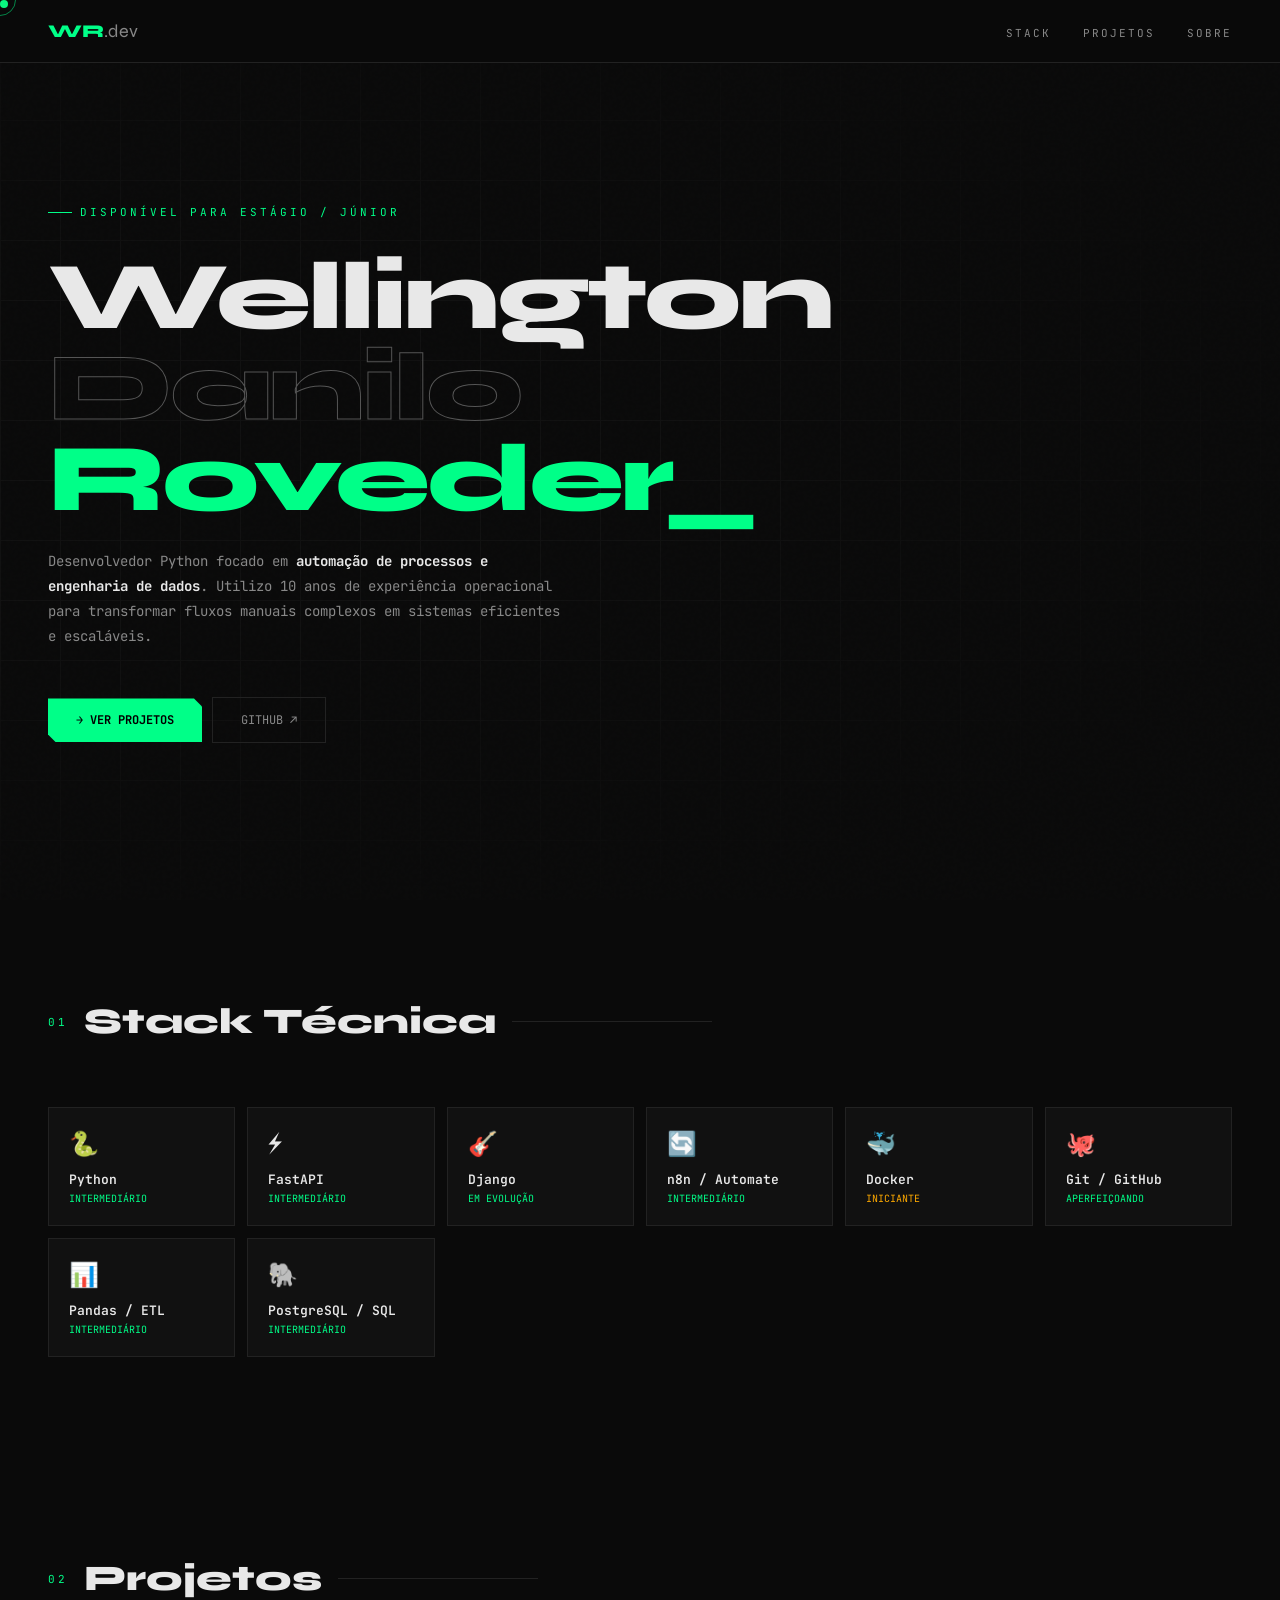
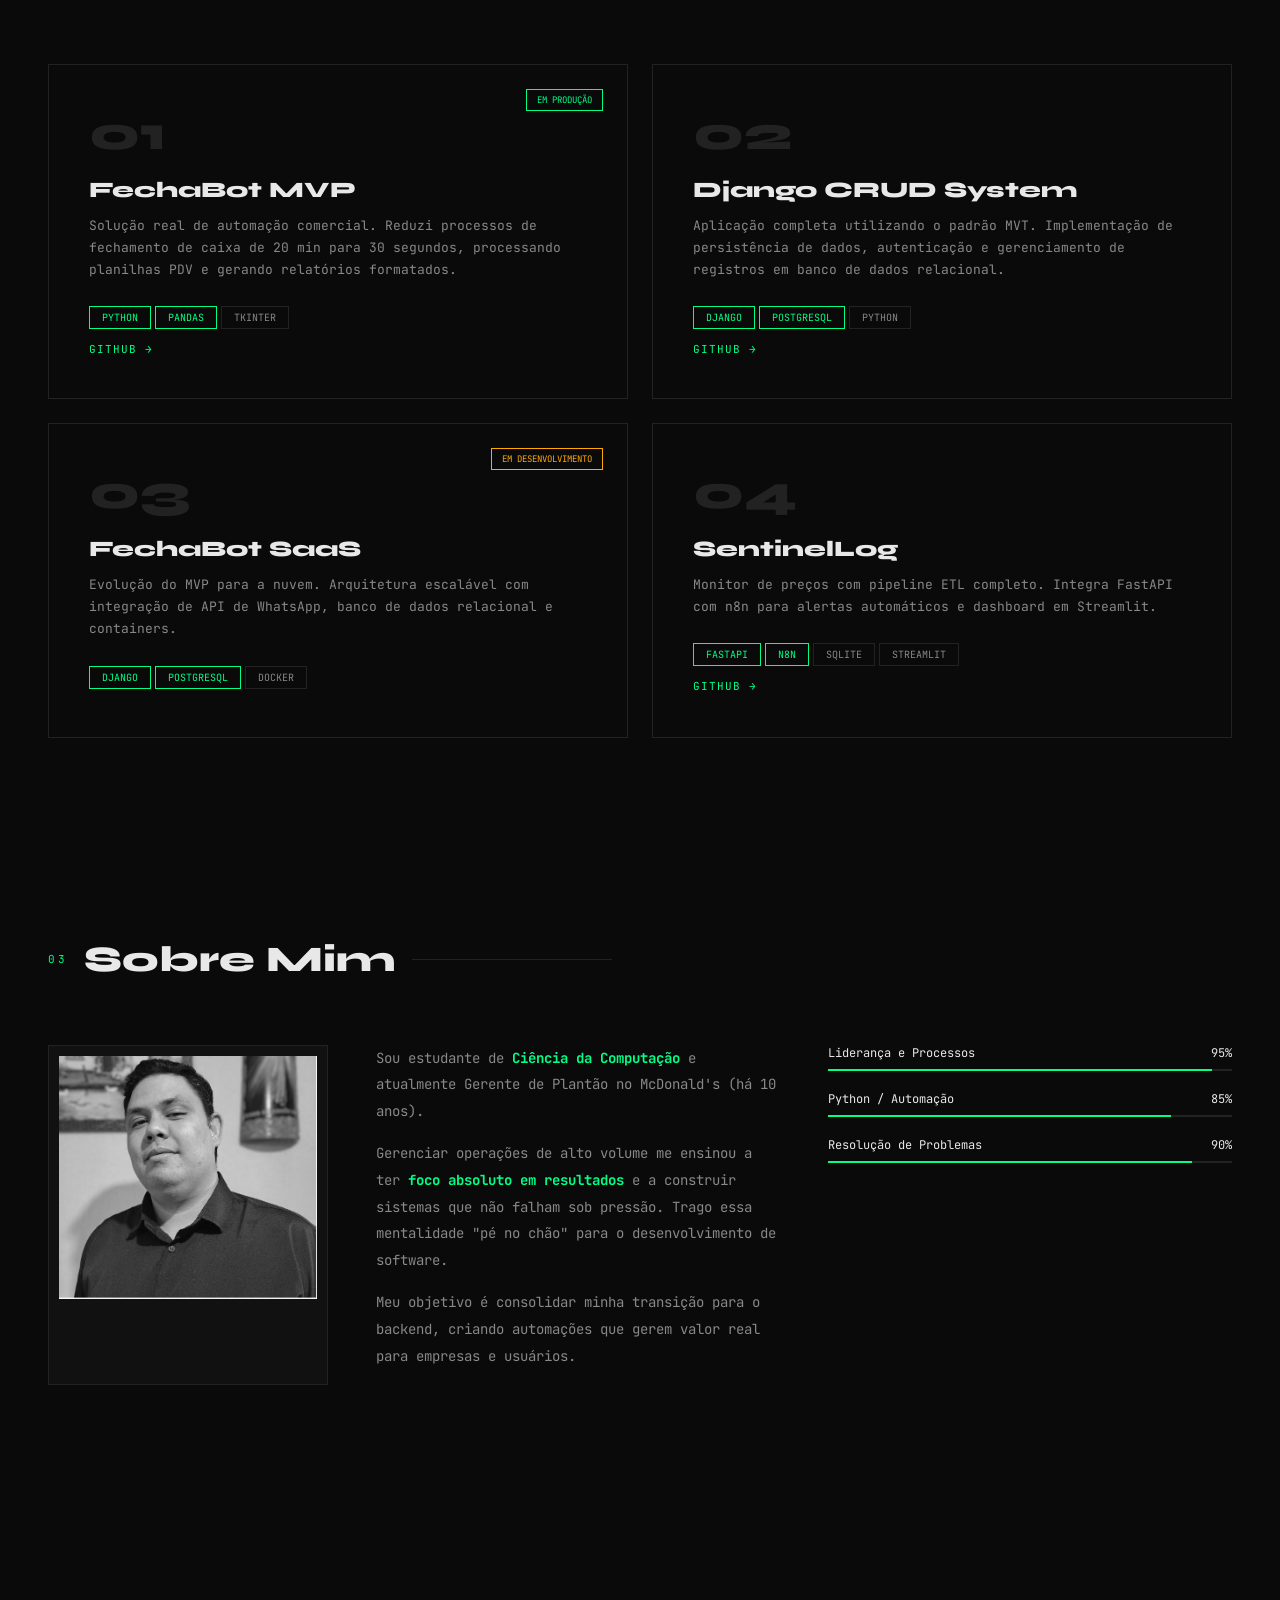
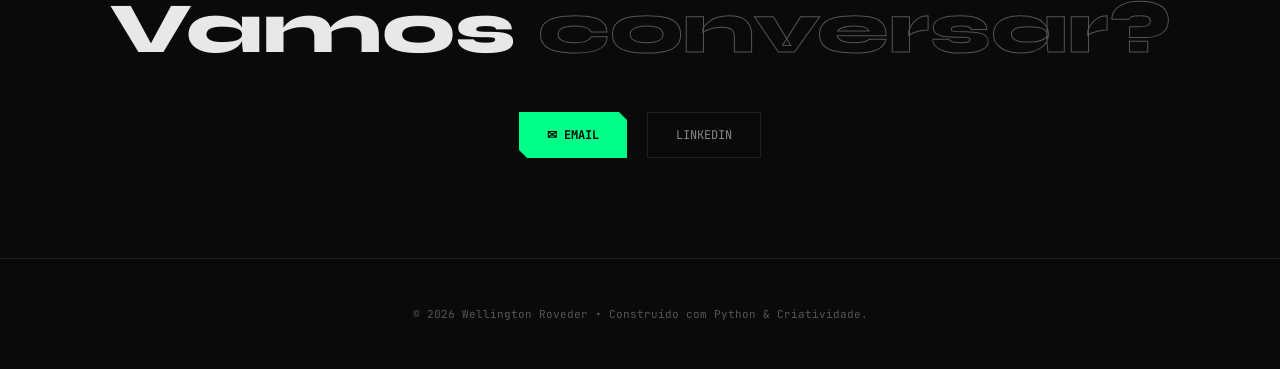
==== index.html @ 1bed06af "feat: primeiro commit" ====
<!DOCTYPE html>
<html lang="pt-BR">
<head>
<meta charset="UTF-8">
<meta name="viewport" content="width=device-width, initial-scale=1.0">
<title>Wellington Roveder — Dev Python</title>
<link href="https://fonts.googleapis.com/css2?family=JetBrains+Mono:wght@300;400;600;700&family=Syne:wght@400;600;800&display=swap" rel="stylesheet">
<style>
  :root {
    --bg: #0a0a0a;
    --bg2: #111111;
    --bg3: #181818;
    --border: #222222;
    --accent: #00ff88;
    --accent2: #00cc6a;
    --text: #e8e8e8;
    --muted: #555555;
    --muted2: #888888;
    --warn: #ffaa00;
  }

  * { margin: 0; padding: 0; box-sizing: border-box; }
  html { scroll-behavior: smooth; }
  body {
    background: var(--bg);
    color: var(--text);
    font-family: 'JetBrains Mono', monospace;
    overflow-x: hidden;
    cursor: none;
  }

  /* Efeito de ruído sutil no fundo */
  body::before {
    content: '';
    position: fixed;
    inset: 0;
    background-image: url("data:image/svg+xml,%3Csvg viewBox='0 0 256 256' xmlns='http://www.w3.org/2000/svg'%3E%3Cfilter id='noise'%3E%3CfeTurbulence type='fractalNoise' baseFrequency='0.9' numOctaves='4' stitchTiles='stitch'/%3E%3C/filter%3E%3Crect width='100%25' height='100%25' filter='url(%23noise)' opacity='0.03'/%3E%3C/svg%3E");
    pointer-events: none;
    z-index: 1;
    opacity: 0.4;
  }

  .cursor { width: 8px; height: 8px; background: var(--accent); border-radius: 50%; position: fixed; pointer-events: none; z-index: 9999; transition: transform 0.1s; mix-blend-mode: difference; }
  .cursor-ring { width: 32px; height: 32px; border: 1px solid var(--accent); border-radius: 50%; position: fixed; pointer-events: none; z-index: 9998; transition: all 0.15s ease; opacity: 0.5; }

  ::-webkit-scrollbar { width: 2px; }
  ::-webkit-scrollbar-track { background: var(--bg); }
  ::-webkit-scrollbar-thumb { background: var(--accent); }

  nav {
    position: fixed; top: 0; left: 0; right: 0; z-index: 100; padding: 20px 48px;
    display: flex; justify-content: space-between; align-items: center;
    border-bottom: 1px solid var(--border); background: rgba(10,10,10,0.92); backdrop-filter: blur(12px);
  }

  .nav-logo { font-family: 'Syne', sans-serif; font-weight: 800; font-size: 18px; color: var(--accent); }
  .nav-logo span { color: var(--muted2); font-weight: 400; }
  .nav-links { display: flex; gap: 32px; list-style: none; }
  .nav-links a { color: var(--muted2); text-decoration: none; font-size: 11px; letter-spacing: 2px; text-transform: uppercase; transition: 0.2s; }
  .nav-links a:hover { color: var(--accent); }

  #hero { min-height: 100vh; display: flex; align-items: center; padding: 120px 48px 80px; position: relative; overflow: hidden; }
  .hero-grid { position: absolute; inset: 0; background-image: linear-gradient(var(--border) 1px, transparent 1px), linear-gradient(90deg, var(--border) 1px, transparent 1px); background-size: 60px 60px; opacity: 0.3; mask-image: radial-gradient(ellipse at 20% 50%, black 30%, transparent 80%); }
  .hero-content { position: relative; z-index: 2; max-width: 800px; }
  .hero-tag { display: inline-flex; align-items: center; gap: 8px; font-size: 11px; color: var(--accent); letter-spacing: 3px; text-transform: uppercase; margin-bottom: 32px; }
  .hero-tag::before { content: ''; width: 24px; height: 1px; background: var(--accent); }
  .hero-name { font-family: 'Syne', sans-serif; font-size: clamp(52px, 8vw, 96px); font-weight: 800; line-height: 0.95; letter-spacing: -3px; margin-bottom: 24px; }
  .hero-name .line2 { color: transparent; -webkit-text-stroke: 1px var(--muted); }
  .hero-name .accent { color: var(--accent); }
  .hero-desc { font-size: 14px; line-height: 1.8; color: var(--muted2); max-width: 520px; margin-bottom: 48px; }
  .hero-desc strong { color: var(--text); }

  .btn-primary { display: inline-flex; align-items: center; gap: 8px; padding: 14px 28px; background: var(--accent); color: #000; text-decoration: none; font-size: 12px; font-weight: 700; text-transform: uppercase; transition: 0.2s; clip-path: polygon(0 0, calc(100% - 8px) 0, 100% 8px, 100% 100%, 8px 100%, 0 calc(100% - 8px)); }
  .btn-primary:hover { background: var(--accent2); transform: translateY(-2px); }
  .btn-secondary { display: inline-flex; align-items: center; gap: 8px; padding: 14px 28px; border: 1px solid var(--border); color: var(--muted2); text-decoration: none; font-size: 12px; text-transform: uppercase; transition: 0.2s; }
  .btn-secondary:hover { border-color: var(--accent); color: var(--accent); }

  section { padding: 100px 48px; }
  .section-header { display: flex; align-items: center; gap: 16px; margin-bottom: 64px; }
  .section-num { font-size: 11px; color: var(--accent); letter-spacing: 3px; }
  .section-title { font-family: 'Syne', sans-serif; font-size: 36px; font-weight: 800; }
  .section-line { flex: 1; height: 1px; background: var(--border); max-width: 200px; }

  .stack-grid { display: grid; grid-template-columns: repeat(auto-fill, minmax(160px, 1fr)); gap: 12px; }
  .stack-item { padding: 20px; border: 1px solid var(--border); background: var(--bg2); transition: 0.2s; position: relative; }
  .stack-item:hover { border-color: var(--accent); background: var(--bg3); transform: translateY(-2px); }
  .stack-icon { font-size: 24px; margin-bottom: 12px; }
  .stack-name { font-size: 13px; font-weight: 600; margin-bottom: 4px; }
  .stack-level { font-size: 10px; text-transform: uppercase; }
  .stack-level.iniciante { color: var(--warn); }
  .stack-level.intermediario { color: var(--accent); }

  .projects-grid { display: grid; grid-template-columns: repeat(auto-fit, minmax(450px, 1fr)); gap: 24px; }
  .project-card { border: 1px solid var(--border); background: var(--bg); padding: 40px; position: relative; transition: 0.3s; }
  .project-card:hover { border-color: var(--accent); transform: translateY(-4px); }
  .project-badge { position: absolute; top: 24px; right: 24px; padding: 4px 10px; border: 1px solid var(--accent); font-size: 9px; color: var(--accent); text-transform: uppercase; }
  .project-badge.dev { border-color: var(--warn); color: var(--warn); }
  .project-num { font-size: 48px; font-family: 'Syne', sans-serif; font-weight: 800; color: var(--border); margin-bottom: 15px; }
  .project-title { font-family: 'Syne', sans-serif; font-size: 22px; font-weight: 800; margin-bottom: 12px; }
  .project-desc { font-size: 13px; color: var(--muted2); line-height: 1.7; margin-bottom: 24px; }
  .tag { display: inline-block; padding: 4px 12px; border: 1px solid var(--border); font-size: 10px; color: var(--muted2); margin: 0 4px 8px 0; text-transform: uppercase; }
  .tag.highlight { border-color: var(--accent); color: var(--accent); }
  .project-link { color: var(--accent); text-decoration: none; font-size: 11px; text-transform: uppercase; letter-spacing: 1px; }

  .about-grid { display: grid; grid-template-columns: 280px 1fr 1fr; gap: 48px; }
  .about-photo { border: 1px solid var(--border); padding: 10px; background: var(--bg2); }
  .about-photo img { width: 100%; filter: grayscale(100%); transition: 0.3s; }
  .about-photo:hover img { filter: grayscale(0%); }
  .about-text p { font-size: 14px; color: var(--muted2); line-height: 1.9; margin-bottom: 16px; }
  .about-text strong { color: var(--accent); }

  .skill-row { margin-bottom: 20px; }
  .skill-header { display: flex; justify-content: space-between; font-size: 12px; margin-bottom: 8px; }
  .skill-bar { height: 2px; background: var(--border); }
  .skill-fill { height: 100%; background: var(--accent); width: 0; transition: width 1.5s ease; }

  .contact-title { font-family: 'Syne', sans-serif; font-size: clamp(40px, 6vw, 72px); font-weight: 800; text-align: center; margin-bottom: 40px; }
  .contact-title span { color: transparent; -webkit-text-stroke: 1px var(--muted); }
  .contact-links { display: flex; justify-content: center; gap: 20px; flex-wrap: wrap; }

  .reveal { opacity: 0; transform: translateY(30px); transition: 0.8s ease-out; }
  .reveal.visible { opacity: 1; transform: translateY(0); }

  @media (max-width: 900px) {
    .about-grid { grid-template-columns: 1fr; }
    .projects-grid { grid-template-columns: 1fr; }
    nav { padding: 20px; }
    .nav-links { display: none; }
  }
</style>
</head>
<body>

<div class="cursor" id="cursor"></div>
<div class="cursor-ring" id="cursorRing"></div>

<nav>
  <div class="nav-logo">WR<span>.dev</span></div>
  <ul class="nav-links">
    <li><a href="#stack">Stack</a></li>
    <li><a href="#projects">Projetos</a></li>
    <li><a href="#about">Sobre</a></li>
  </ul>
</nav>

<section id="hero">
  <div class="hero-grid"></div>
  <div class="hero-content">
    <div class="hero-tag">Disponível para Estágio / Júnior</div>
    <h1 class="hero-name">
      Wellington<br><span class="line2">Danilo</span><br><span class="accent">Roveder_</span>
    </h1>
    <p class="hero-desc">
      Desenvolvedor Python focado em <strong>automação de processos e engenharia de dados</strong>. 
      Utilizo 10 anos de experiência operacional para transformar fluxos manuais complexos em sistemas eficientes e escaláveis.
    </p>
    <div class="hero-cta">
      <a href="#projects" class="btn-primary">→ Ver Projetos</a>
      <a href="https://github.com/Wellington-Roveder" target="_blank" class="btn-secondary">GitHub ↗</a>
    </div>
  </div>
</section>

<section id="stack">
  <div class="section-header reveal">
    <span class="section-num">01</span>
    <h2 class="section-title">Stack Técnica</h2>
    <div class="section-line"></div>
  </div>
  <div class="stack-grid reveal">
    <div class="stack-item"><div class="stack-icon">🐍</div><div class="stack-name">Python</div><div class="stack-level intermediario">Intermediário</div></div>
    <div class="stack-item"><div class="stack-icon">⚡</div><div class="stack-name">FastAPI</div><div class="stack-level intermediario">Intermediário</div></div>
    <div class="stack-item"><div class="stack-icon">🎸</div><div class="stack-name">Django</div><div class="stack-level intermediario">Em Evolução</div></div>
    <div class="stack-item"><div class="stack-icon">🔄</div><div class="stack-name">n8n / Automate</div><div class="stack-level intermediario">Intermediário</div></div>
    <div class="stack-item"><div class="stack-icon">🐳</div><div class="stack-name">Docker</div><div class="stack-level iniciante">Iniciante</div></div>
    <div class="stack-item"><div class="stack-icon">🐙</div><div class="stack-name">Git / GitHub</div><div class="stack-level intermediario">Aperfeiçoando</div></div>
    <div class="stack-item"><div class="stack-icon">📊</div><div class="stack-name">Pandas / ETL</div><div class="stack-level intermediario">Intermediário</div></div>
    <div class="stack-item"><div class="stack-icon">🐘</div><div class="stack-name">PostgreSQL / SQL</div><div class="stack-level intermediario">Intermediário</div></div>
  </div>
</section>

<section id="projects">
  <div class="section-header reveal">
    <span class="section-num">02</span>
    <h2 class="section-title">Projetos</h2>
    <div class="section-line"></div>
  </div>
  <div class="projects-grid">
    <!-- PROJETO 01 -->
    <div class="project-card reveal">
      <div class="project-badge">Em Produção</div>
      <div class="project-num">01</div>
      <h3 class="project-title">FechaBot MVP</h3>
      <p class="project-desc">Solução real de automação comercial. Reduzi processos de fechamento de caixa de 20 min para 30 segundos, processando planilhas PDV e gerando relatórios formatados.</p>
      <div class="project-tags">
        <span class="tag highlight">Python</span><span class="tag highlight">Pandas</span><span class="tag">Tkinter</span>
      </div>
      <a href="https://github.com/Wellington-Roveder/FechaBot-MVP" target="_blank" class="project-link">GitHub →</a>
    </div>

    <!-- PROJETO 02 -->
    <div class="project-card reveal">
      <div class="project-num">02</div>
      <h3 class="project-title">Django CRUD System</h3>
      <p class="project-desc">Aplicação completa utilizando o padrão MVT. Implementação de persistência de dados, autenticação e gerenciamento de registros em banco de dados relacional.</p>
      <div class="project-tags">
        <span class="tag highlight">Django</span><span class="tag highlight">PostgreSQL</span><span class="tag">Python</span>
      </div>
      <a href="https://github.com/Wellington-Roveder/Django-Crud" target="_blank" class="project-link">GitHub →</a>
    </div>

    <!-- PROJETO 03 -->
    <div class="project-card reveal">
      <div class="project-badge dev">Em Desenvolvimento</div>
      <div class="project-num">03</div>
      <h3 class="project-title">FechaBot SaaS</h3>
      <p class="project-desc">Evolução do MVP para a nuvem. Arquitetura escalável com integração de API de WhatsApp, banco de dados relacional e containers.</p>
      <div class="project-tags">
        <span class="tag highlight">Django</span><span class="tag highlight">PostgreSQL</span><span class="tag">Docker</span>
      </div>
    </div>

    <!-- PROJETO 04 -->
    <div class="project-card reveal">
      <div class="project-num">04</div>
      <h3 class="project-title">SentinelLog</h3>
      <p class="project-desc">Monitor de preços com pipeline ETL completo. Integra FastAPI com n8n para alertas automáticos e dashboard em Streamlit.</p>
      <div class="project-tags">
        <span class="tag highlight">FastAPI</span><span class="tag highlight">n8n</span><span class="tag">SQLite</span><span class="tag">Streamlit</span>
      </div>
      <a href="https://github.com/Wellington-Roveder/SentinelLog-game-price-monitor" target="_blank" class="project-link">GitHub →</a>
    </div>
  </div>
</section>

<section id="about">
  <div class="section-header reveal">
    <span class="section-num">03</span>
    <h2 class="section-title">Sobre Mim</h2>
    <div class="section-line"></div>
  </div>
  <div class="about-grid">
    <div class="about-photo reveal">
      <img src="eu_profissional.png" alt="Wellington Roveder">
    </div>
    <div class="about-text reveal">
      <p>Sou estudante de <strong>Ciência da Computação</strong> e atualmente Gerente de Plantão no McDonald's (há 10 anos).</p>
      <p>Gerenciar operações de alto volume me ensinou a ter <strong>foco absoluto em resultados</strong> e a construir sistemas que não falham sob pressão. Trago essa mentalidade "pé no chão" para o desenvolvimento de software.</p>
      <p>Meu objetivo é consolidar minha transição para o backend, criando automações que gerem valor real para empresas e usuários.</p>
    </div>
    <div class="skills-list reveal">
      <div class="skill-row">
        <div class="skill-header"><span>Liderança e Processos</span><span>95%</span></div>
        <div class="skill-bar"><div class="skill-fill" data-width="95"></div></div>
      </div>
      <div class="skill-row">
        <div class="skill-header"><span>Python / Automação</span><span>85%</span></div>
        <div class="skill-bar"><div class="skill-fill" data-width="85"></div></div>
      </div>
      <div class="skill-row">
        <div class="skill-header"><span>Resolução de Problemas</span><span>90%</span></div>
        <div class="skill-bar"><div class="skill-fill" data-width="90"></div></div>
      </div>
    </div>
  </div>
</section>

<section id="contact">
  <h2 class="contact-title reveal">Vamos <span>conversar?</span></h2>
  <div class="contact-links reveal">
    <a href="mailto:rovederwellington@gmail.com" class="btn-primary">✉ Email</a>
    <a href="https://www.linkedin.com/in/wellington-roveder-04637b37b/" target="_blank" class="btn-secondary">LinkedIn</a>
  </div>
</section>

<footer style="padding: 48px; text-align: center; font-size: 11px; color: var(--muted); border-top: 1px solid var(--border);">
  © 2026 Wellington Roveder • Construído com Python & Criatividade.
</footer>

<script>
  // Cursor customizado
  const cursor = document.getElementById('cursor');
  const ring = document.getElementById('cursorRing');
  let mouseX = 0, mouseY = 0, ringX = 0, ringY = 0;

  document.addEventListener('mousemove', e => {
    mouseX = e.clientX; mouseY = e.clientY;
    cursor.style.left = mouseX - 4 + 'px'; cursor.style.top = mouseY - 4 + 'px';
  });

  function animateRing() {
    ringX += (mouseX - ringX) * 0.15; ringY += (mouseY - ringY) * 0.15;
    ring.style.left = ringX - 16 + 'px'; ring.style.top = ringY - 16 + 'px';
    requestAnimationFrame(animateRing);
  }
  animateRing();

  // Revelar ao scroll
  const observer = new IntersectionObserver(entries => {
    entries.forEach(entry => {
      if (entry.isIntersecting) {
        entry.target.classList.add('visible');
        const fills = entry.target.querySelectorAll('.skill-fill');
        fills.forEach(f => f.style.width = f.dataset.width + '%');
      }
    });
  }, { threshold: 0.2 });

  document.querySelectorAll('.reveal').forEach(el => observer.observe(el));
</script>

</body>
</html>
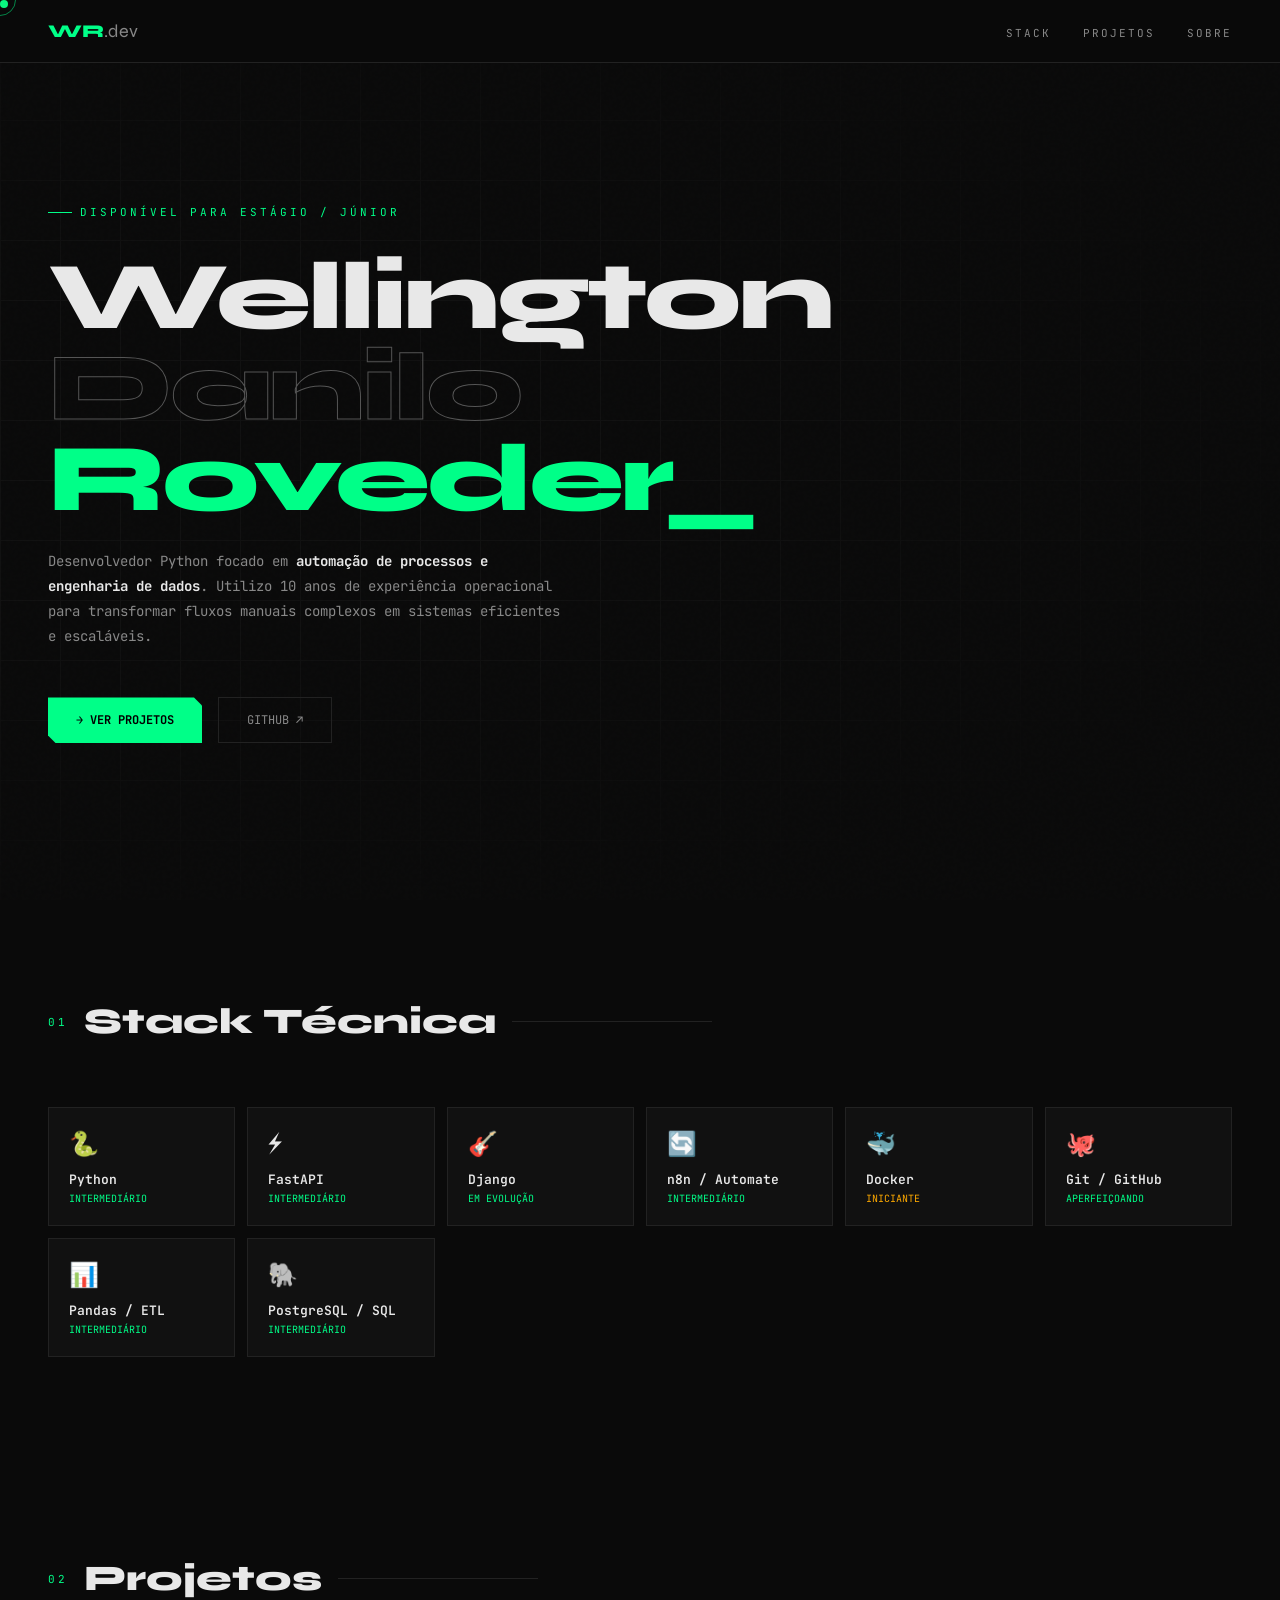
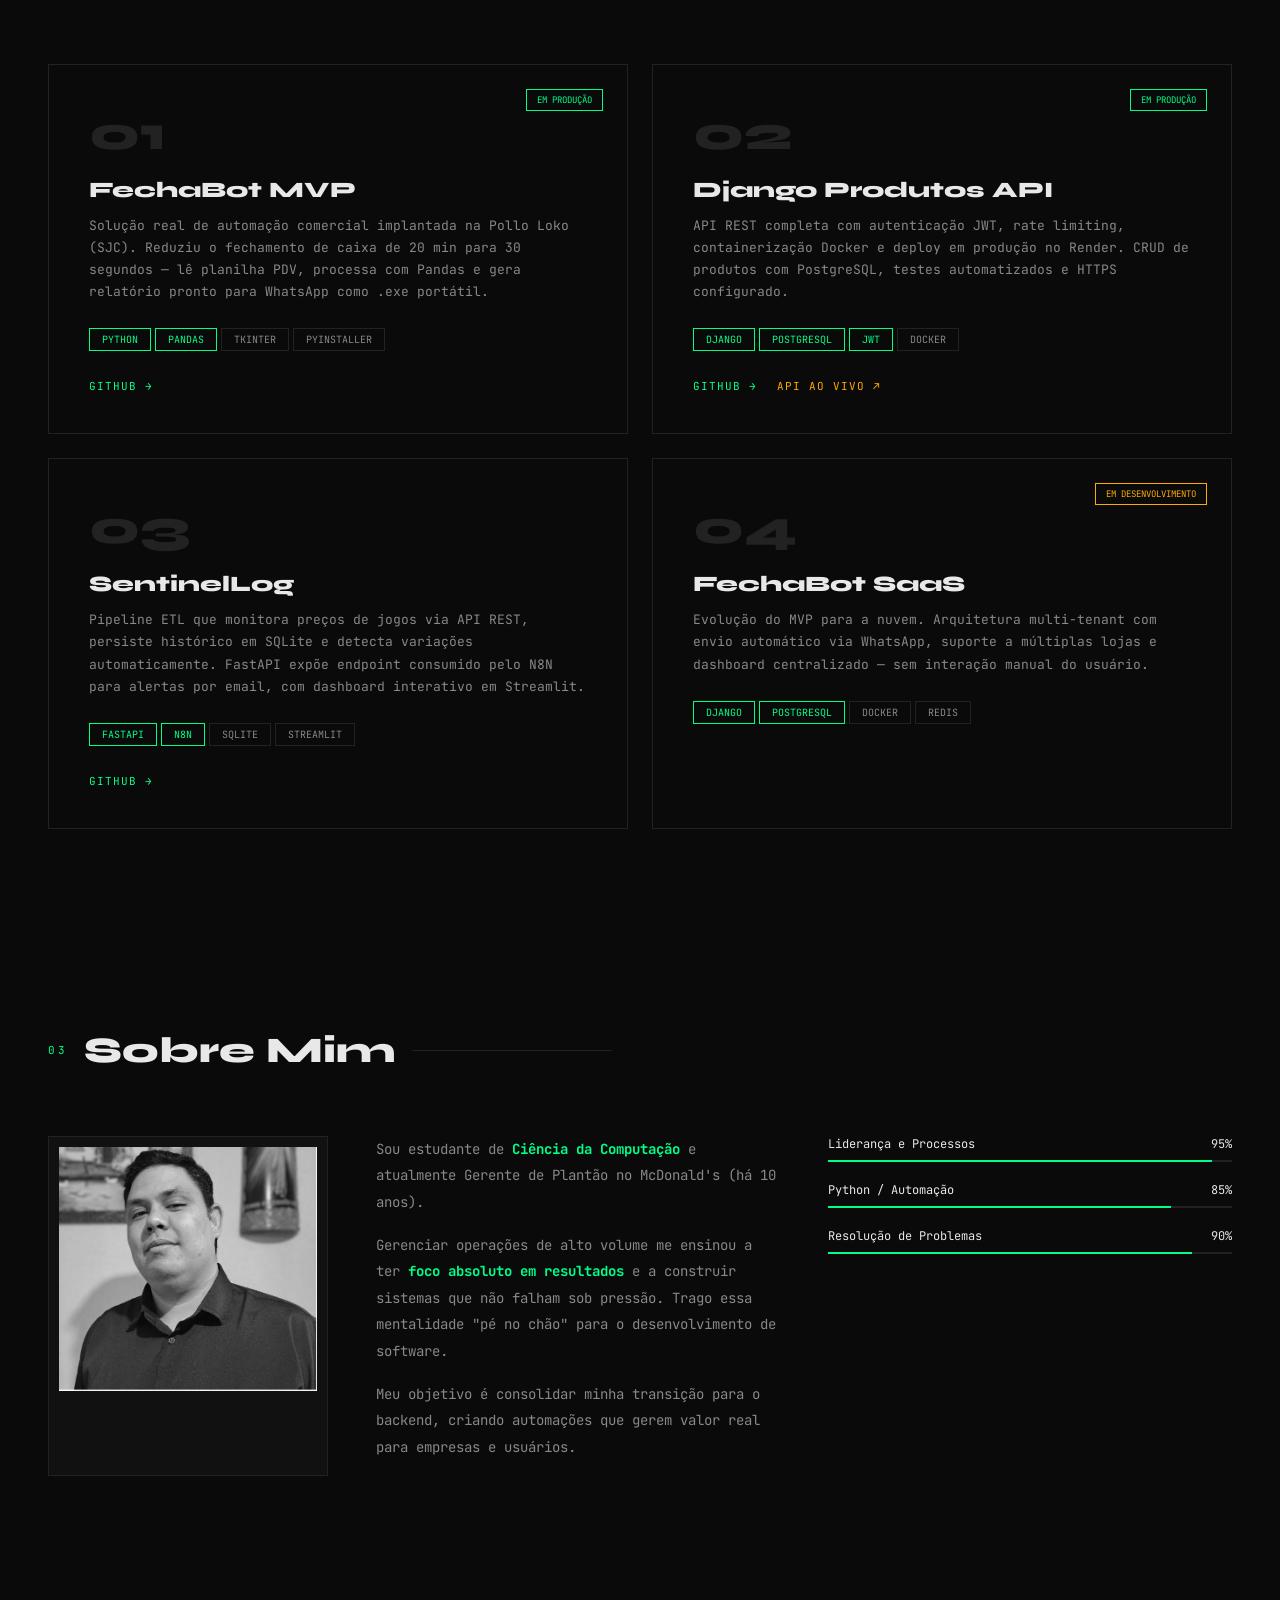
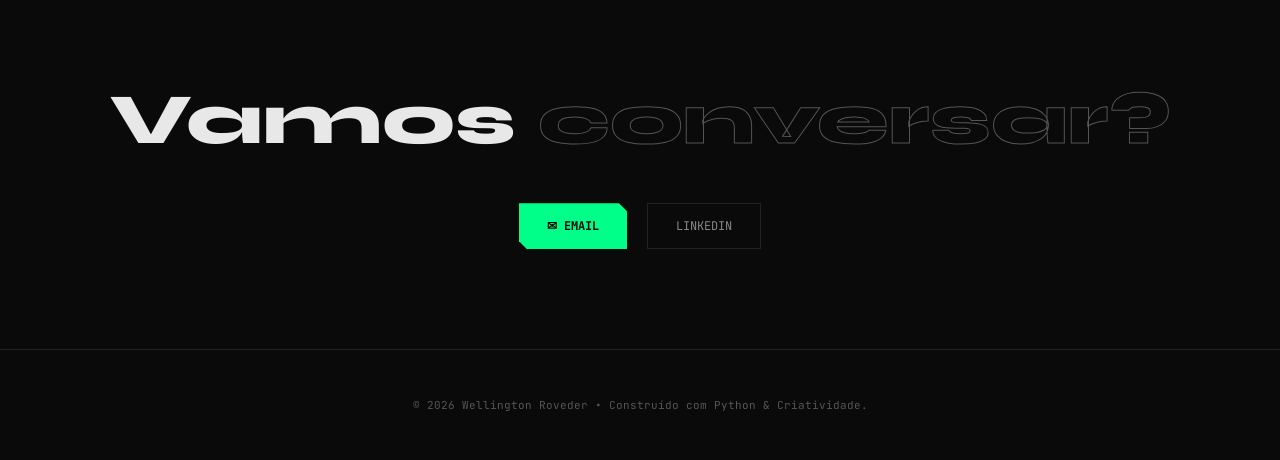
==== commit 8e205ff9: "chore: new release for my personal page" ====
--- a/index.html
+++ b/index.html
@@ -29,7 +29,6 @@
     cursor: none;
   }
 
-  /* Efeito de ruído sutil no fundo */
   body::before {
     content: '';
     position: fixed;
@@ -100,7 +99,11 @@
   .project-desc { font-size: 13px; color: var(--muted2); line-height: 1.7; margin-bottom: 24px; }
   .tag { display: inline-block; padding: 4px 12px; border: 1px solid var(--border); font-size: 10px; color: var(--muted2); margin: 0 4px 8px 0; text-transform: uppercase; }
   .tag.highlight { border-color: var(--accent); color: var(--accent); }
-  .project-link { color: var(--accent); text-decoration: none; font-size: 11px; text-transform: uppercase; letter-spacing: 1px; }
+  .project-links { display: flex; gap: 20px; align-items: center; flex-wrap: wrap; }
+  .project-link { color: var(--accent); text-decoration: none; font-size: 11px; text-transform: uppercase; letter-spacing: 1px; transition: 0.2s; }
+  .project-link:hover { color: var(--accent2); }
+  .project-link.live { color: var(--warn); }
+  .project-link.live:hover { color: #cc8800; }
 
   .about-grid { display: grid; grid-template-columns: 280px 1fr 1fr; gap: 48px; }
   .about-photo { border: 1px solid var(--border); padding: 10px; background: var(--bg2); }
@@ -154,7 +157,7 @@
       Desenvolvedor Python focado em <strong>automação de processos e engenharia de dados</strong>. 
       Utilizo 10 anos de experiência operacional para transformar fluxos manuais complexos em sistemas eficientes e escaláveis.
     </p>
-    <div class="hero-cta">
+    <div style="display:flex; gap:16px; flex-wrap:wrap;">
       <a href="#projects" class="btn-primary">→ Ver Projetos</a>
       <a href="https://github.com/Wellington-Roveder" target="_blank" class="btn-secondary">GitHub ↗</a>
     </div>
@@ -186,50 +189,60 @@
     <div class="section-line"></div>
   </div>
   <div class="projects-grid">
+
     <!-- PROJETO 01 -->
     <div class="project-card reveal">
       <div class="project-badge">Em Produção</div>
       <div class="project-num">01</div>
       <h3 class="project-title">FechaBot MVP</h3>
-      <p class="project-desc">Solução real de automação comercial. Reduzi processos de fechamento de caixa de 20 min para 30 segundos, processando planilhas PDV e gerando relatórios formatados.</p>
-      <div class="project-tags">
-        <span class="tag highlight">Python</span><span class="tag highlight">Pandas</span><span class="tag">Tkinter</span>
-      </div>
-      <a href="https://github.com/Wellington-Roveder/FechaBot-MVP" target="_blank" class="project-link">GitHub →</a>
+      <p class="project-desc">Solução real de automação comercial implantada na Pollo Loko (SJC). Reduziu o fechamento de caixa de 20 min para 30 segundos — lê planilha PDV, processa com Pandas e gera relatório pronto para WhatsApp como .exe portátil.</p>
+      <div class="project-tags" style="margin-bottom:20px;">
+        <span class="tag highlight">Python</span><span class="tag highlight">Pandas</span><span class="tag">Tkinter</span><span class="tag">PyInstaller</span>
+      </div>
+      <div class="project-links">
+        <a href="https://github.com/Wellington-Roveder/FechaBot-MVP" target="_blank" class="project-link">GitHub →</a>
+      </div>
     </div>
 
     <!-- PROJETO 02 -->
     <div class="project-card reveal">
+      <div class="project-badge">Em Produção</div>
       <div class="project-num">02</div>
-      <h3 class="project-title">Django CRUD System</h3>
-      <p class="project-desc">Aplicação completa utilizando o padrão MVT. Implementação de persistência de dados, autenticação e gerenciamento de registros em banco de dados relacional.</p>
-      <div class="project-tags">
-        <span class="tag highlight">Django</span><span class="tag highlight">PostgreSQL</span><span class="tag">Python</span>
-      </div>
-      <a href="https://github.com/Wellington-Roveder/Django-Crud" target="_blank" class="project-link">GitHub →</a>
+      <h3 class="project-title">Django Produtos API</h3>
+      <p class="project-desc">API REST completa com autenticação JWT, rate limiting, containerização Docker e deploy em produção no Render. CRUD de produtos com PostgreSQL, testes automatizados e HTTPS configurado.</p>
+      <div class="project-tags" style="margin-bottom:20px;">
+        <span class="tag highlight">Django</span><span class="tag highlight">PostgreSQL</span><span class="tag highlight">JWT</span><span class="tag">Docker</span>
+      </div>
+      <div class="project-links">
+        <a href="https://github.com/Wellington-Roveder/django-produtos-api" target="_blank" class="project-link">GitHub →</a>
+        <a href="https://django-produtos-api.onrender.com/api" target="_blank" class="project-link live">API ao vivo ↗</a>
+      </div>
     </div>
 
     <!-- PROJETO 03 -->
     <div class="project-card reveal">
-      <div class="project-badge dev">Em Desenvolvimento</div>
       <div class="project-num">03</div>
-      <h3 class="project-title">FechaBot SaaS</h3>
-      <p class="project-desc">Evolução do MVP para a nuvem. Arquitetura escalável com integração de API de WhatsApp, banco de dados relacional e containers.</p>
-      <div class="project-tags">
-        <span class="tag highlight">Django</span><span class="tag highlight">PostgreSQL</span><span class="tag">Docker</span>
+      <h3 class="project-title">SentinelLog</h3>
+      <p class="project-desc">Pipeline ETL que monitora preços de jogos via API REST, persiste histórico em SQLite e detecta variações automaticamente. FastAPI expõe endpoint consumido pelo N8N para alertas por email, com dashboard interativo em Streamlit.</p>
+      <div class="project-tags" style="margin-bottom:20px;">
+        <span class="tag highlight">FastAPI</span><span class="tag highlight">n8n</span><span class="tag">SQLite</span><span class="tag">Streamlit</span>
+      </div>
+      <div class="project-links">
+        <a href="https://github.com/Wellington-Roveder/SentinelLog-game-price-monitor" target="_blank" class="project-link">GitHub →</a>
       </div>
     </div>
 
     <!-- PROJETO 04 -->
     <div class="project-card reveal">
+      <div class="project-badge dev">Em Desenvolvimento</div>
       <div class="project-num">04</div>
-      <h3 class="project-title">SentinelLog</h3>
-      <p class="project-desc">Monitor de preços com pipeline ETL completo. Integra FastAPI com n8n para alertas automáticos e dashboard em Streamlit.</p>
-      <div class="project-tags">
-        <span class="tag highlight">FastAPI</span><span class="tag highlight">n8n</span><span class="tag">SQLite</span><span class="tag">Streamlit</span>
-      </div>
-      <a href="https://github.com/Wellington-Roveder/SentinelLog-game-price-monitor" target="_blank" class="project-link">GitHub →</a>
-    </div>
+      <h3 class="project-title">FechaBot SaaS</h3>
+      <p class="project-desc">Evolução do MVP para a nuvem. Arquitetura multi-tenant com envio automático via WhatsApp, suporte a múltiplas lojas e dashboard centralizado — sem interação manual do usuário.</p>
+      <div class="project-tags" style="margin-bottom:20px;">
+        <span class="tag highlight">Django</span><span class="tag highlight">PostgreSQL</span><span class="tag">Docker</span><span class="tag">Redis</span>
+      </div>
+    </div>
+
   </div>
 </section>
 
@@ -278,7 +291,6 @@
 </footer>
 
 <script>
-  // Cursor customizado
   const cursor = document.getElementById('cursor');
   const ring = document.getElementById('cursorRing');
   let mouseX = 0, mouseY = 0, ringX = 0, ringY = 0;
@@ -295,7 +307,6 @@
   }
   animateRing();
 
-  // Revelar ao scroll
   const observer = new IntersectionObserver(entries => {
     entries.forEach(entry => {
       if (entry.isIntersecting) {
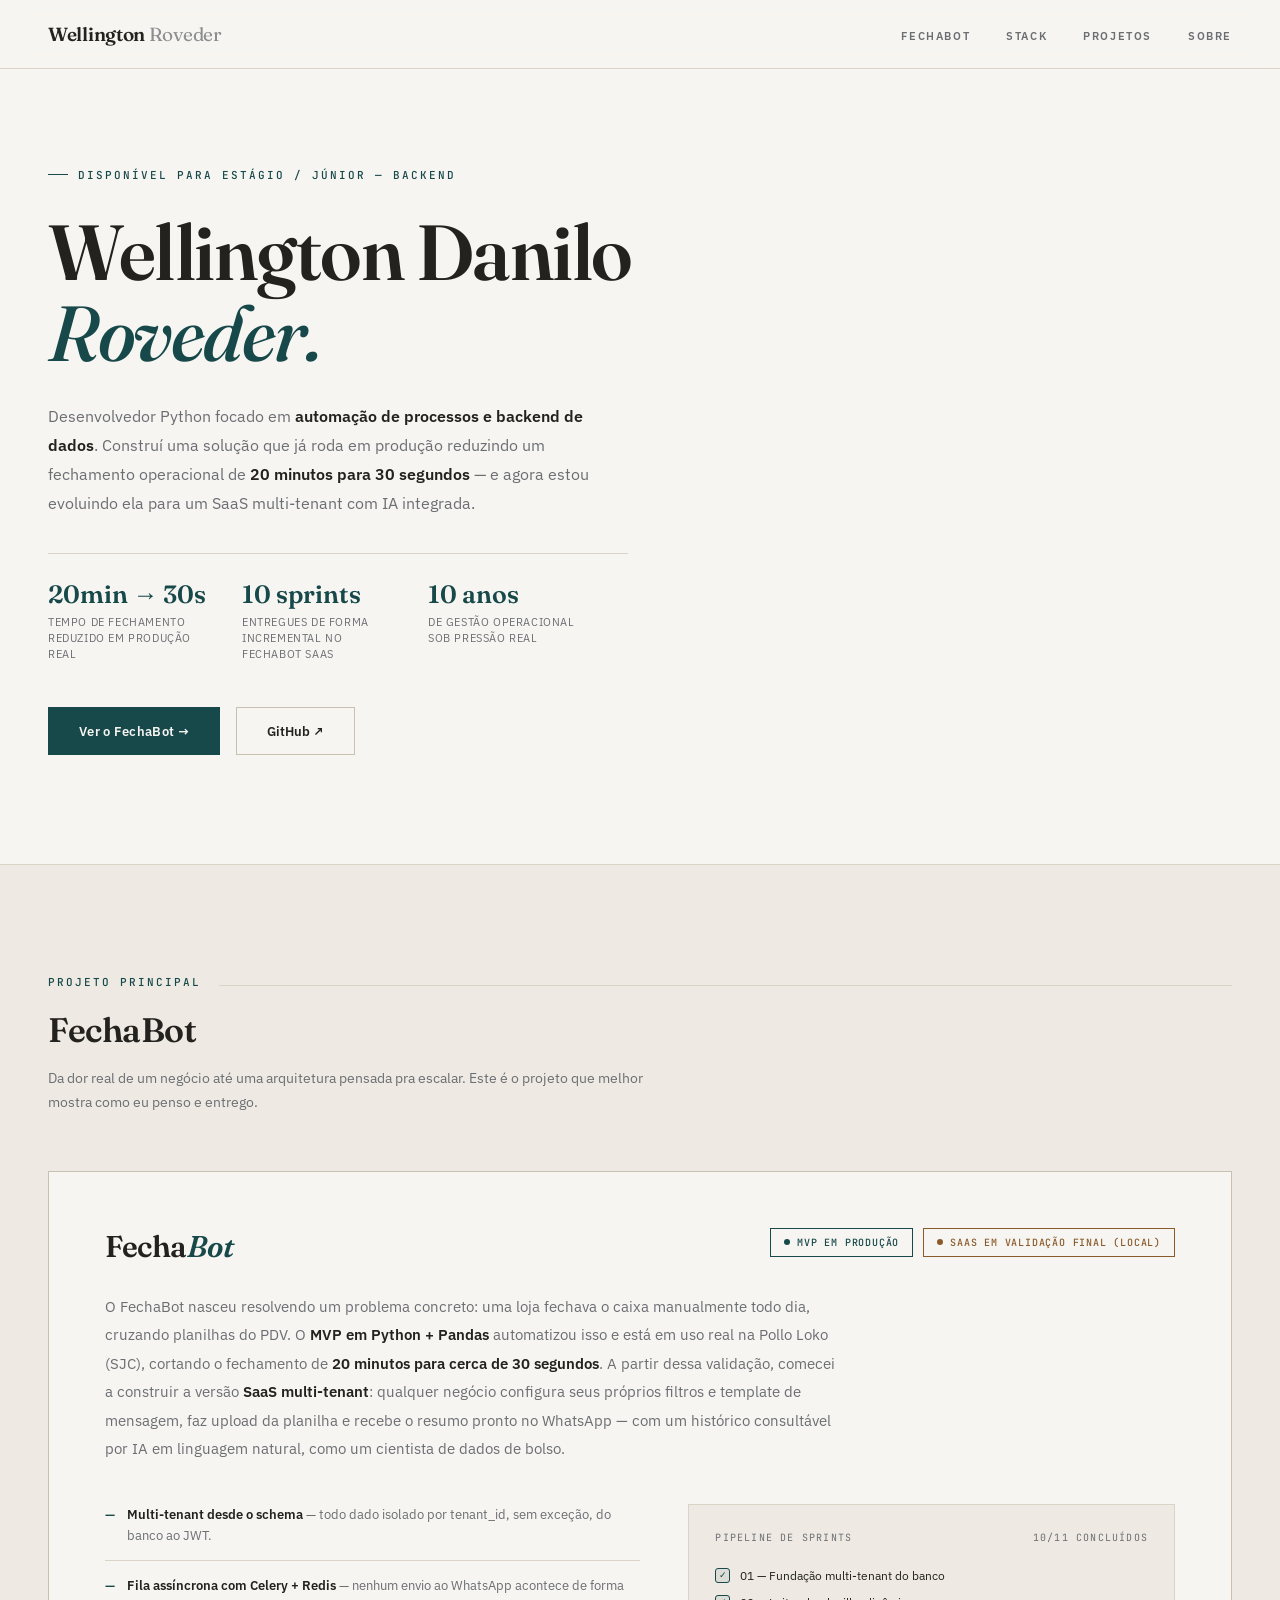
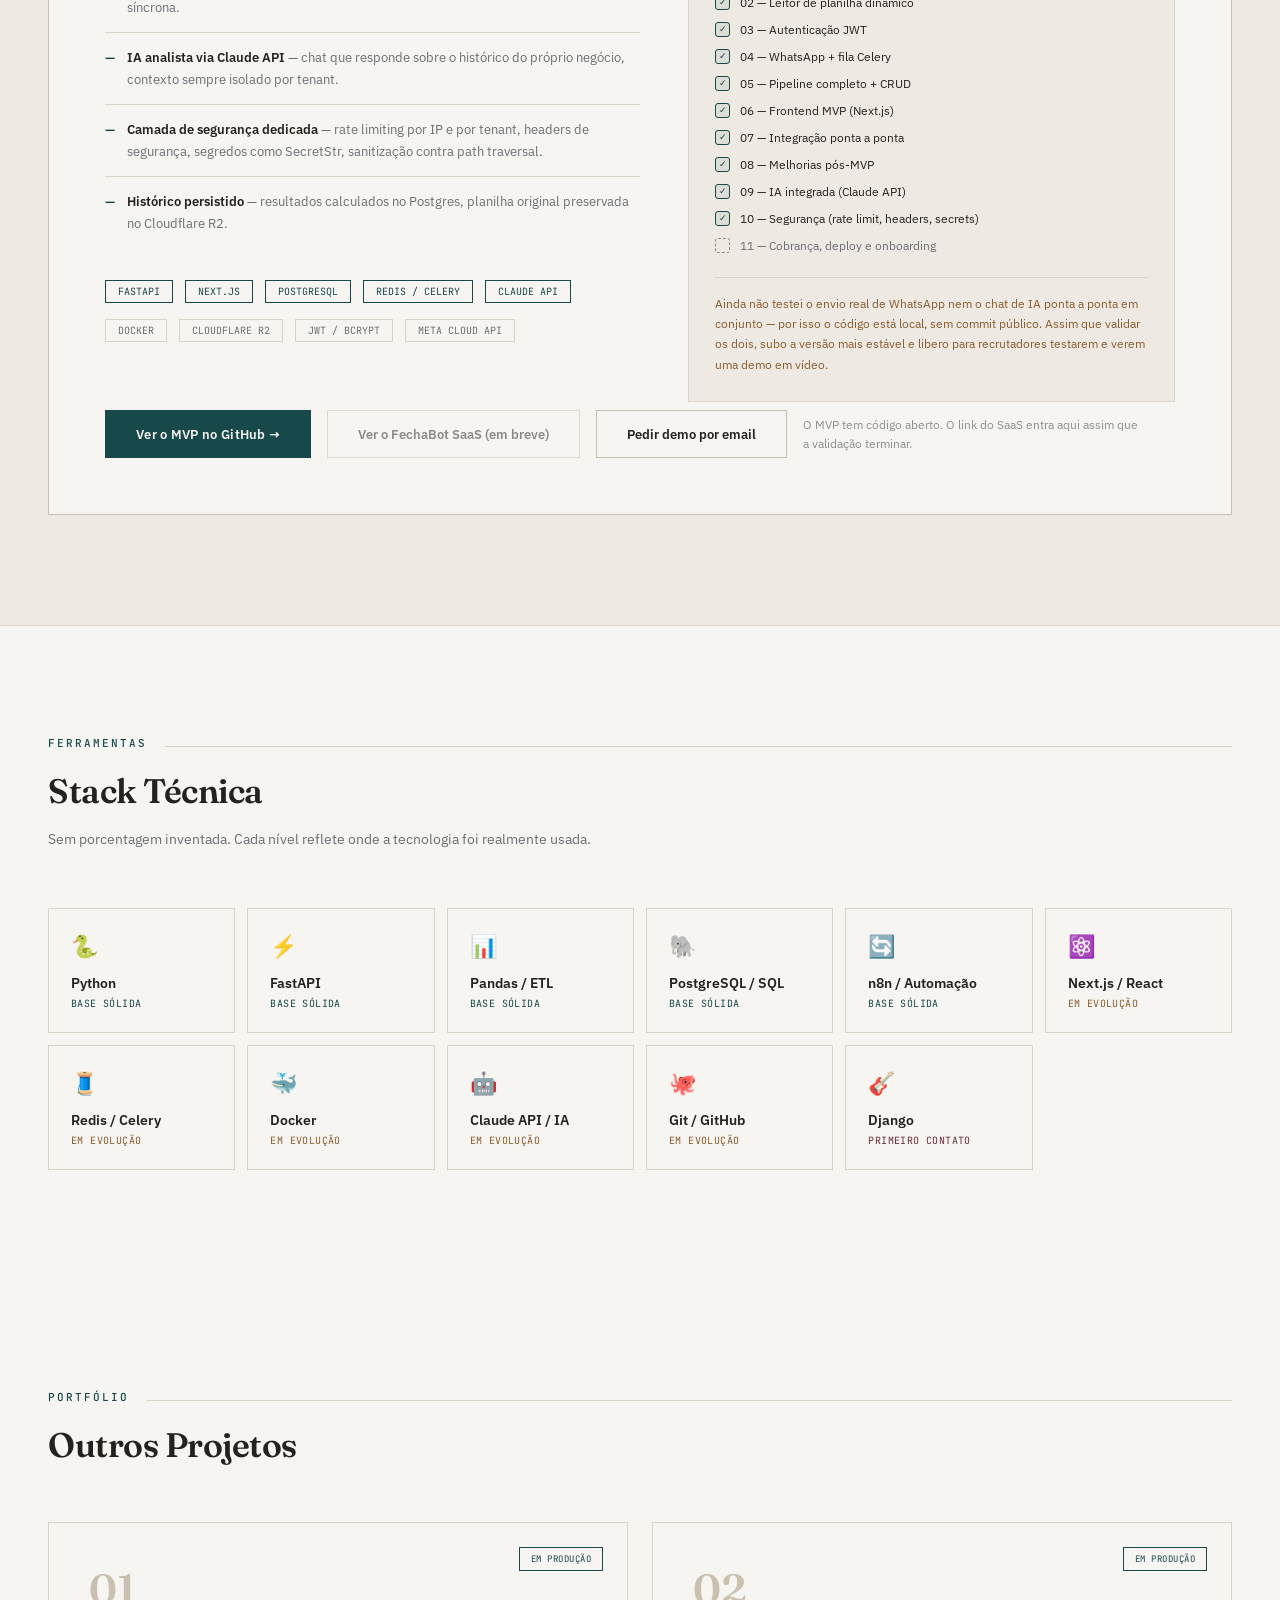
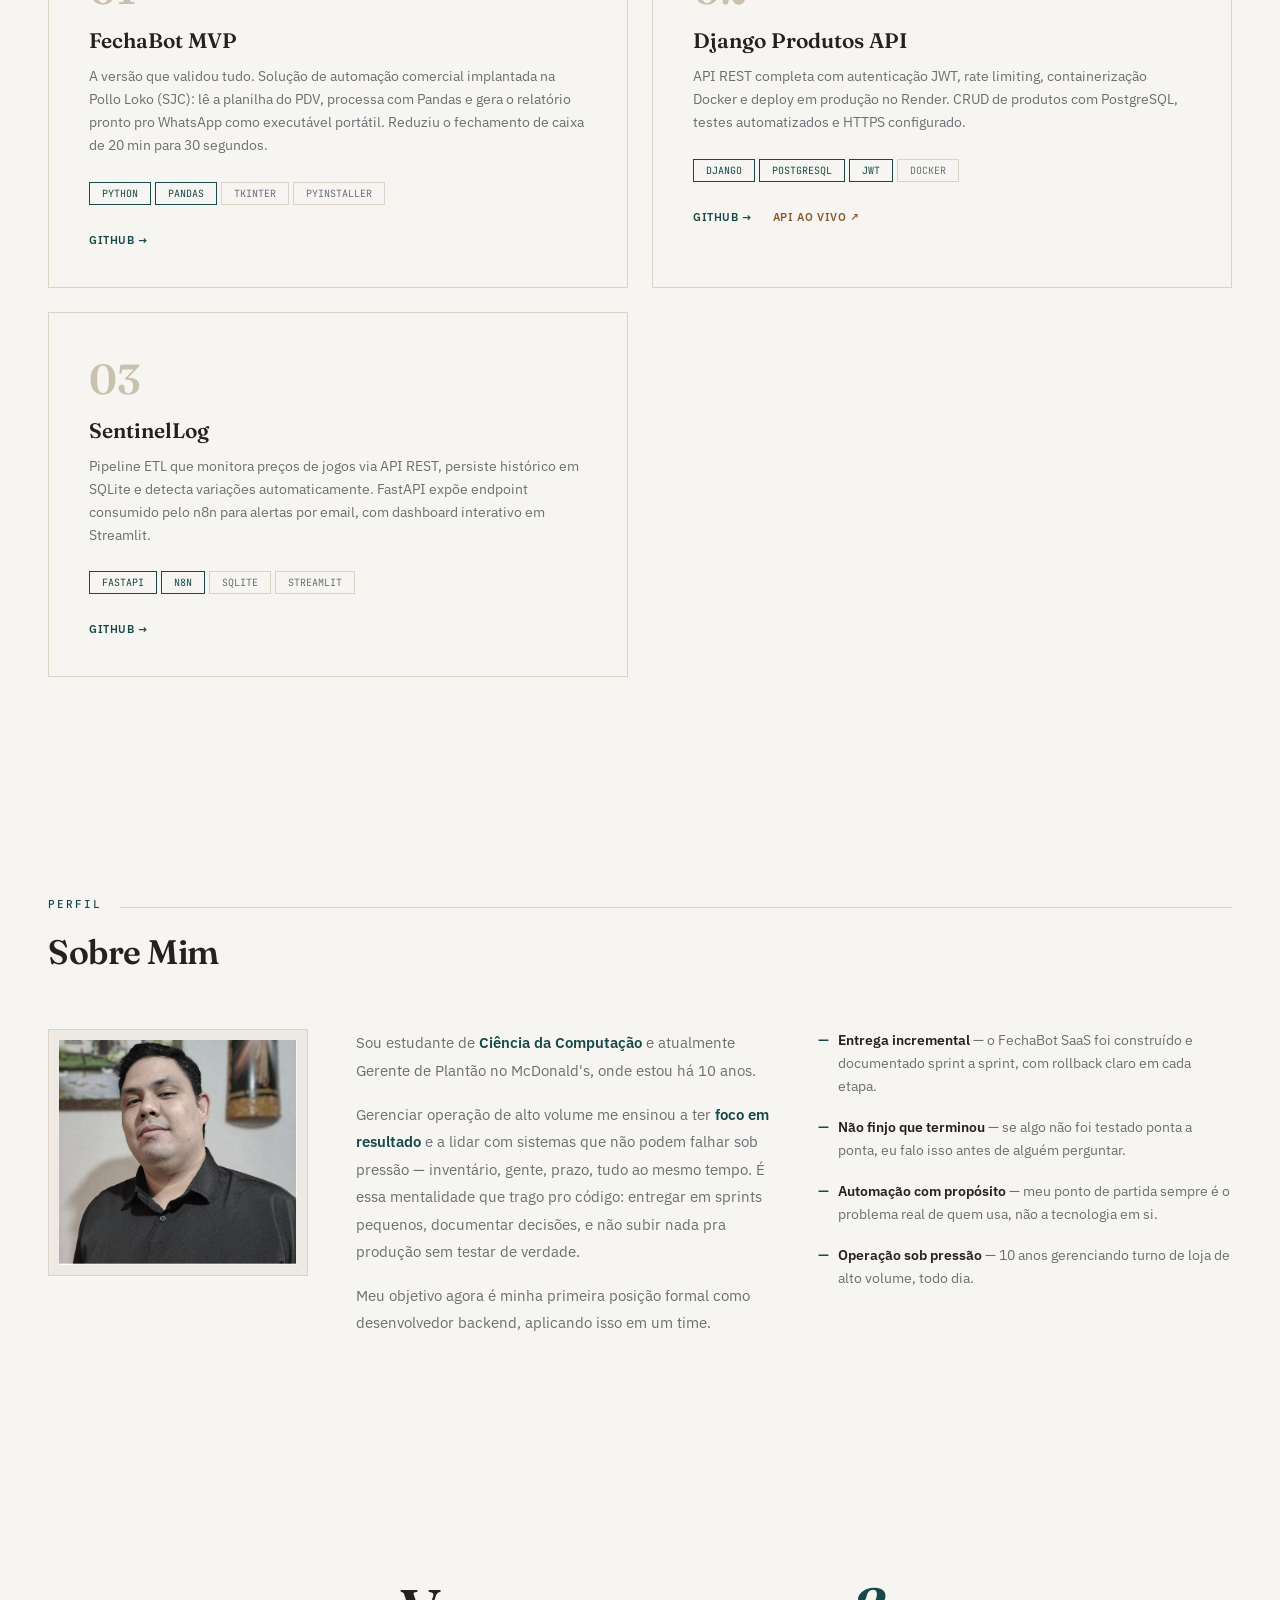
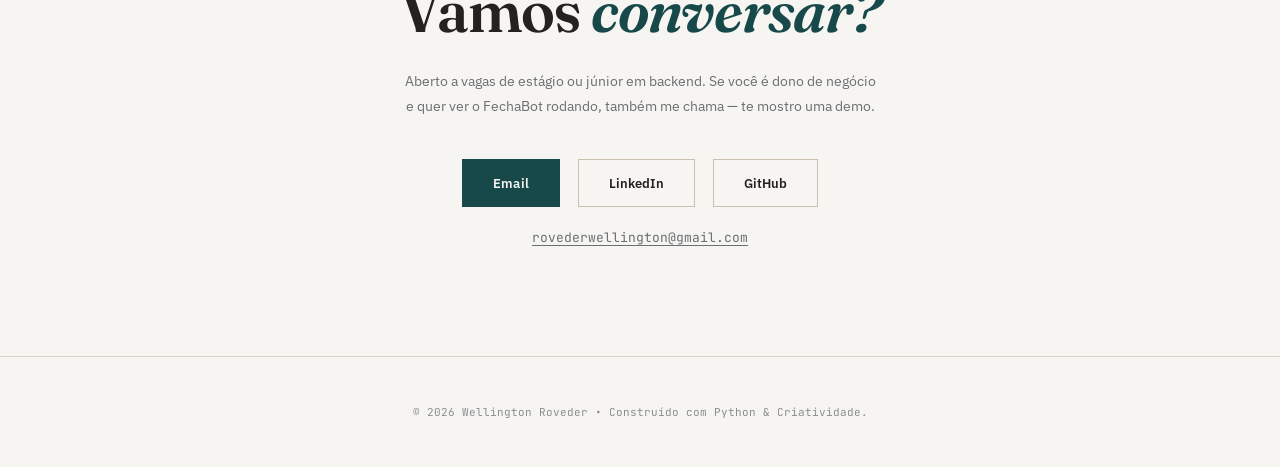
==== commit fe94f92a: "docs: update my professional landpage, for recuiters, you welcome, thank you" ====
--- a/index.html
+++ b/index.html
@@ -3,143 +3,193 @@
 <head>
 <meta charset="UTF-8">
 <meta name="viewport" content="width=device-width, initial-scale=1.0">
-<title>Wellington Roveder — Dev Python</title>
-<link href="https://fonts.googleapis.com/css2?family=JetBrains+Mono:wght@300;400;600;700&family=Syne:wght@400;600;800&display=swap" rel="stylesheet">
+<title>Wellington Roveder — Dev Python / Backend</title>
+<meta name="description" content="Wellington Roveder — desenvolvedor Python backend. FechaBot: automação de fechamento operacional com IA, do MVP em produção ao SaaS multi-tenant.">
+<link rel="preconnect" href="https://fonts.googleapis.com">
+<link href="https://fonts.googleapis.com/css2?family=Fraunces:opsz,wght@9..144,400;9..144,500;9..144,600;9..144,700&family=IBM+Plex+Sans:wght@400;500;600;700&family=JetBrains+Mono:wght@400;500;600&display=swap" rel="stylesheet">
 <style>
   :root {
-    --bg: #0a0a0a;
-    --bg2: #111111;
-    --bg3: #181818;
-    --border: #222222;
-    --accent: #00ff88;
-    --accent2: #00cc6a;
-    --text: #e8e8e8;
-    --muted: #555555;
-    --muted2: #888888;
-    --warn: #ffaa00;
+    --bg: #F7F5F1;
+    --surface: #EEEAE3;
+    --surface2: #E4DFD6;
+    --border: #DAD3C6;
+    --border2: #C9C0AF;
+    --graphite: #23221F;
+    --slate: #6B6E73;
+    --slate-light: #8C8E92;
+    --petrol: #17494A;
+    --petrol-dark: #0F3536;
+    --bronze: #8B5A2B;
+    --bronze-light: #A9744A;
+    --bordeaux: #6E2A38;
   }
 
   * { margin: 0; padding: 0; box-sizing: border-box; }
   html { scroll-behavior: smooth; }
   body {
     background: var(--bg);
-    color: var(--text);
-    font-family: 'JetBrains Mono', monospace;
+    color: var(--graphite);
+    font-family: 'IBM Plex Sans', sans-serif;
     overflow-x: hidden;
-    cursor: none;
-  }
-
-  body::before {
-    content: '';
-    position: fixed;
-    inset: 0;
-    background-image: url("data:image/svg+xml,%3Csvg viewBox='0 0 256 256' xmlns='http://www.w3.org/2000/svg'%3E%3Cfilter id='noise'%3E%3CfeTurbulence type='fractalNoise' baseFrequency='0.9' numOctaves='4' stitchTiles='stitch'/%3E%3C/filter%3E%3Crect width='100%25' height='100%25' filter='url(%23noise)' opacity='0.03'/%3E%3C/svg%3E");
-    pointer-events: none;
-    z-index: 1;
-    opacity: 0.4;
-  }
-
-  .cursor { width: 8px; height: 8px; background: var(--accent); border-radius: 50%; position: fixed; pointer-events: none; z-index: 9999; transition: transform 0.1s; mix-blend-mode: difference; }
-  .cursor-ring { width: 32px; height: 32px; border: 1px solid var(--accent); border-radius: 50%; position: fixed; pointer-events: none; z-index: 9998; transition: all 0.15s ease; opacity: 0.5; }
-
-  ::-webkit-scrollbar { width: 2px; }
+    -webkit-font-smoothing: antialiased;
+  }
+
+  ::selection { background: var(--petrol); color: var(--bg); }
+  ::-webkit-scrollbar { width: 6px; }
   ::-webkit-scrollbar-track { background: var(--bg); }
-  ::-webkit-scrollbar-thumb { background: var(--accent); }
+  ::-webkit-scrollbar-thumb { background: var(--border2); }
+  :focus-visible { outline: 2px solid var(--petrol); outline-offset: 3px; }
+
+  a { color: inherit; }
 
   nav {
-    position: fixed; top: 0; left: 0; right: 0; z-index: 100; padding: 20px 48px;
+    position: fixed; top: 0; left: 0; right: 0; z-index: 100; padding: 22px 48px;
     display: flex; justify-content: space-between; align-items: center;
-    border-bottom: 1px solid var(--border); background: rgba(10,10,10,0.92); backdrop-filter: blur(12px);
-  }
-
-  .nav-logo { font-family: 'Syne', sans-serif; font-weight: 800; font-size: 18px; color: var(--accent); }
-  .nav-logo span { color: var(--muted2); font-weight: 400; }
-  .nav-links { display: flex; gap: 32px; list-style: none; }
-  .nav-links a { color: var(--muted2); text-decoration: none; font-size: 11px; letter-spacing: 2px; text-transform: uppercase; transition: 0.2s; }
-  .nav-links a:hover { color: var(--accent); }
-
-  #hero { min-height: 100vh; display: flex; align-items: center; padding: 120px 48px 80px; position: relative; overflow: hidden; }
-  .hero-grid { position: absolute; inset: 0; background-image: linear-gradient(var(--border) 1px, transparent 1px), linear-gradient(90deg, var(--border) 1px, transparent 1px); background-size: 60px 60px; opacity: 0.3; mask-image: radial-gradient(ellipse at 20% 50%, black 30%, transparent 80%); }
-  .hero-content { position: relative; z-index: 2; max-width: 800px; }
-  .hero-tag { display: inline-flex; align-items: center; gap: 8px; font-size: 11px; color: var(--accent); letter-spacing: 3px; text-transform: uppercase; margin-bottom: 32px; }
-  .hero-tag::before { content: ''; width: 24px; height: 1px; background: var(--accent); }
-  .hero-name { font-family: 'Syne', sans-serif; font-size: clamp(52px, 8vw, 96px); font-weight: 800; line-height: 0.95; letter-spacing: -3px; margin-bottom: 24px; }
-  .hero-name .line2 { color: transparent; -webkit-text-stroke: 1px var(--muted); }
-  .hero-name .accent { color: var(--accent); }
-  .hero-desc { font-size: 14px; line-height: 1.8; color: var(--muted2); max-width: 520px; margin-bottom: 48px; }
-  .hero-desc strong { color: var(--text); }
-
-  .btn-primary { display: inline-flex; align-items: center; gap: 8px; padding: 14px 28px; background: var(--accent); color: #000; text-decoration: none; font-size: 12px; font-weight: 700; text-transform: uppercase; transition: 0.2s; clip-path: polygon(0 0, calc(100% - 8px) 0, 100% 8px, 100% 100%, 8px 100%, 0 calc(100% - 8px)); }
-  .btn-primary:hover { background: var(--accent2); transform: translateY(-2px); }
-  .btn-secondary { display: inline-flex; align-items: center; gap: 8px; padding: 14px 28px; border: 1px solid var(--border); color: var(--muted2); text-decoration: none; font-size: 12px; text-transform: uppercase; transition: 0.2s; }
-  .btn-secondary:hover { border-color: var(--accent); color: var(--accent); }
-
-  section { padding: 100px 48px; }
-  .section-header { display: flex; align-items: center; gap: 16px; margin-bottom: 64px; }
-  .section-num { font-size: 11px; color: var(--accent); letter-spacing: 3px; }
-  .section-title { font-family: 'Syne', sans-serif; font-size: 36px; font-weight: 800; }
-  .section-line { flex: 1; height: 1px; background: var(--border); max-width: 200px; }
-
-  .stack-grid { display: grid; grid-template-columns: repeat(auto-fill, minmax(160px, 1fr)); gap: 12px; }
-  .stack-item { padding: 20px; border: 1px solid var(--border); background: var(--bg2); transition: 0.2s; position: relative; }
-  .stack-item:hover { border-color: var(--accent); background: var(--bg3); transform: translateY(-2px); }
-  .stack-icon { font-size: 24px; margin-bottom: 12px; }
-  .stack-name { font-size: 13px; font-weight: 600; margin-bottom: 4px; }
-  .stack-level { font-size: 10px; text-transform: uppercase; }
-  .stack-level.iniciante { color: var(--warn); }
-  .stack-level.intermediario { color: var(--accent); }
-
-  .projects-grid { display: grid; grid-template-columns: repeat(auto-fit, minmax(450px, 1fr)); gap: 24px; }
-  .project-card { border: 1px solid var(--border); background: var(--bg); padding: 40px; position: relative; transition: 0.3s; }
-  .project-card:hover { border-color: var(--accent); transform: translateY(-4px); }
-  .project-badge { position: absolute; top: 24px; right: 24px; padding: 4px 10px; border: 1px solid var(--accent); font-size: 9px; color: var(--accent); text-transform: uppercase; }
-  .project-badge.dev { border-color: var(--warn); color: var(--warn); }
-  .project-num { font-size: 48px; font-family: 'Syne', sans-serif; font-weight: 800; color: var(--border); margin-bottom: 15px; }
-  .project-title { font-family: 'Syne', sans-serif; font-size: 22px; font-weight: 800; margin-bottom: 12px; }
-  .project-desc { font-size: 13px; color: var(--muted2); line-height: 1.7; margin-bottom: 24px; }
-  .tag { display: inline-block; padding: 4px 12px; border: 1px solid var(--border); font-size: 10px; color: var(--muted2); margin: 0 4px 8px 0; text-transform: uppercase; }
-  .tag.highlight { border-color: var(--accent); color: var(--accent); }
+    border-bottom: 1px solid var(--border); background: rgba(247,245,241,0.88); backdrop-filter: blur(10px);
+  }
+  .nav-logo { font-family: 'Fraunces', serif; font-weight: 600; font-size: 19px; color: var(--graphite); letter-spacing: -0.3px; }
+  .nav-logo span { color: var(--slate-light); font-weight: 400; }
+  .nav-links { display: flex; gap: 36px; list-style: none; }
+  .nav-links a { color: var(--slate); text-decoration: none; font-size: 11px; letter-spacing: 1.6px; text-transform: uppercase; font-weight: 600; position: relative; padding-bottom: 3px; transition: color 0.25s; }
+  .nav-links a::after { content: ''; position: absolute; left: 0; bottom: 0; width: 0; height: 1px; background: var(--petrol); transition: width 0.3s ease; }
+  .nav-links a:hover { color: var(--petrol); }
+  .nav-links a:hover::after { width: 100%; }
+
+  #hero { min-height: 96vh; display: flex; align-items: center; padding: 130px 48px 80px; position: relative; }
+  .hero-content { position: relative; z-index: 2; max-width: 780px; }
+  .hero-tag { display: inline-flex; align-items: center; gap: 10px; font-family: 'JetBrains Mono', monospace; font-size: 11px; color: var(--petrol); letter-spacing: 2px; text-transform: uppercase; margin-bottom: 30px; font-weight: 500; }
+  .hero-tag::before { content: ''; width: 20px; height: 1px; background: var(--petrol); }
+  .hero-name { font-family: 'Fraunces', serif; font-size: clamp(44px, 6.4vw, 78px); font-weight: 600; line-height: 1.04; letter-spacing: -1.5px; margin-bottom: 28px; color: var(--graphite); }
+  .hero-name em { font-style: italic; font-weight: 500; color: var(--petrol); }
+  .hero-desc { font-size: 16px; line-height: 1.8; color: var(--slate); max-width: 560px; margin-bottom: 24px; }
+  .hero-desc strong { color: var(--graphite); font-weight: 600; }
+  .hero-proof { display: flex; gap: 36px; flex-wrap: wrap; margin: 36px 0 44px; padding-top: 28px; border-top: 1px solid var(--border); max-width: 580px; }
+  .proof-item .proof-num { font-family: 'Fraunces', serif; font-size: 25px; font-weight: 600; color: var(--petrol); line-height: 1; }
+  .proof-item .proof-label { font-size: 10.5px; color: var(--slate); text-transform: uppercase; letter-spacing: 0.6px; margin-top: 8px; display: block; max-width: 150px; line-height: 1.5; }
+
+  .btn-primary { display: inline-flex; align-items: center; gap: 8px; padding: 15px 30px; background: var(--petrol); color: var(--bg); text-decoration: none; font-size: 12.5px; font-weight: 600; letter-spacing: 0.3px; transition: 0.25s ease; border: 1px solid var(--petrol); }
+  .btn-primary:hover { background: var(--petrol-dark); border-color: var(--petrol-dark); transform: translateY(-1px); }
+  .btn-secondary { display: inline-flex; align-items: center; gap: 8px; padding: 15px 30px; border: 1px solid var(--border2); color: var(--graphite); text-decoration: none; font-size: 12.5px; font-weight: 600; transition: 0.25s ease; }
+  .btn-secondary:hover { border-color: var(--petrol); color: var(--petrol); }
+
+  section { padding: 110px 48px; }
+  .section-header { display: flex; align-items: baseline; gap: 18px; margin-bottom: 20px; }
+  .section-eyebrow { font-family: 'JetBrains Mono', monospace; font-size: 11px; color: var(--petrol); letter-spacing: 2px; text-transform: uppercase; font-weight: 500; white-space: nowrap; }
+  .section-title { font-family: 'Fraunces', serif; font-size: 34px; font-weight: 600; letter-spacing: -0.5px; }
+  .section-line { flex: 1; height: 1px; background: var(--border); }
+  .section-sub { font-size: 14px; color: var(--slate); margin-bottom: 56px; max-width: 600px; line-height: 1.7; }
+
+  /* ---------- FLAGSHIP ---------- */
+  #flagship { background: var(--surface); border-top: 1px solid var(--border); border-bottom: 1px solid var(--border); }
+  .flagship-card { border: 1px solid var(--border2); background: var(--bg); padding: 56px; }
+  .flagship-top { display: flex; justify-content: space-between; align-items: flex-start; gap: 24px; flex-wrap: wrap; margin-bottom: 28px; }
+  .flagship-title { font-family: 'Fraunces', serif; font-size: 30px; font-weight: 600; letter-spacing: -0.5px; }
+  .flagship-title em { font-style: italic; color: var(--petrol); }
+  .status-badges { display: flex; gap: 10px; flex-wrap: wrap; }
+  .status-badge { font-family: 'JetBrains Mono', monospace; font-size: 10px; text-transform: uppercase; letter-spacing: 0.8px; padding: 7px 13px; border: 1px solid; display: inline-flex; align-items: center; gap: 7px; font-weight: 500; }
+  .status-badge::before { content: ''; width: 6px; height: 6px; border-radius: 50%; }
+  .status-badge.live { border-color: var(--petrol); color: var(--petrol); }
+  .status-badge.live::before { background: var(--petrol); }
+  .status-badge.local { border-color: var(--bronze); color: var(--bronze); }
+  .status-badge.local::before { background: var(--bronze); }
+
+  .flagship-desc { font-size: 15px; line-height: 1.9; color: var(--slate); max-width: 740px; margin-bottom: 40px; }
+  .flagship-desc strong { color: var(--graphite); font-weight: 600; }
+
+  .flagship-grid { display: grid; grid-template-columns: 1.1fr 1fr; gap: 48px; }
+
+  .arch-list { list-style: none; display: flex; flex-direction: column; gap: 14px; }
+  .arch-list li { display: flex; gap: 12px; font-size: 13px; color: var(--slate); line-height: 1.65; padding-bottom: 14px; border-bottom: 1px solid var(--border); }
+  .arch-list li:last-child { border-bottom: none; }
+  .arch-list .arch-icon { color: var(--petrol); flex-shrink: 0; font-weight: 600; }
+  .arch-list strong { color: var(--graphite); font-weight: 600; }
+
+  .pipeline-box { border: 1px solid var(--border); padding: 26px; background: var(--surface); }
+  .pipeline-label { font-family: 'JetBrains Mono', monospace; font-size: 10px; color: var(--slate); text-transform: uppercase; letter-spacing: 1.2px; margin-bottom: 18px; display: flex; justify-content: space-between; }
+  .sprint-row { display: flex; align-items: center; gap: 10px; font-size: 12px; padding: 6px 0; color: var(--slate); }
+  .sprint-row .dot { width: 15px; height: 15px; border-radius: 3px; flex-shrink: 0; display: flex; align-items: center; justify-content: center; font-size: 9px; font-family: 'JetBrains Mono', monospace; }
+  .sprint-row.done .dot { background: rgba(23,73,74,0.08); color: var(--petrol); border: 1px solid var(--petrol); }
+  .sprint-row.done .name { color: var(--graphite); }
+  .sprint-row.pending .dot { background: transparent; border: 1px dashed var(--slate-light); color: var(--slate-light); }
+  .pipeline-note { margin-top: 18px; padding-top: 16px; border-top: 1px solid var(--border); font-size: 12px; color: var(--bronze); line-height: 1.7; }
+
+  .flagship-stack { display: flex; flex-wrap: wrap; gap: 8px; margin: 32px 0; }
+  .flagship-cta { display: flex; gap: 16px; flex-wrap: wrap; align-items: center; margin-top: 8px; }
+  .flagship-cta-note { font-size: 12px; color: var(--slate-light); max-width: 340px; line-height: 1.6; }
+
+  /* ---------- STACK ---------- */
+  .stack-grid { display: grid; grid-template-columns: repeat(auto-fill, minmax(175px, 1fr)); gap: 12px; }
+  .stack-item { padding: 22px; border: 1px solid var(--border); background: var(--bg); transition: 0.25s ease; }
+  .stack-item:hover { border-color: var(--petrol); transform: translateY(-2px); }
+  .stack-icon { font-size: 22px; margin-bottom: 14px; }
+  .stack-name { font-size: 13.5px; font-weight: 600; margin-bottom: 5px; }
+  .stack-level { font-family: 'JetBrains Mono', monospace; font-size: 10px; text-transform: uppercase; letter-spacing: 0.4px; }
+  .stack-level.aprendendo { color: var(--bordeaux); }
+  .stack-level.solida { color: var(--petrol); }
+  .stack-level.evolucao { color: var(--bronze); }
+
+  .projects-grid { display: grid; grid-template-columns: repeat(auto-fit, minmax(420px, 1fr)); gap: 24px; }
+  .project-card { border: 1px solid var(--border); background: var(--bg); padding: 40px; position: relative; transition: 0.3s ease; }
+  .project-card:hover { border-color: var(--petrol); transform: translateY(-3px); }
+  .project-badge { position: absolute; top: 24px; right: 24px; padding: 5px 11px; border: 1px solid var(--petrol); font-family: 'JetBrains Mono', monospace; font-size: 9px; color: var(--petrol); text-transform: uppercase; letter-spacing: 0.5px; }
+  .project-num { font-family: 'Fraunces', serif; font-size: 42px; font-weight: 600; color: var(--border2); margin-bottom: 12px; }
+  .project-title { font-family: 'Fraunces', serif; font-size: 21px; font-weight: 600; margin-bottom: 12px; }
+  .project-desc { font-size: 13.5px; color: var(--slate); line-height: 1.7; margin-bottom: 24px; }
+  .tag { display: inline-block; padding: 4px 12px; border: 1px solid var(--border); font-family: 'JetBrains Mono', monospace; font-size: 10px; color: var(--slate); margin: 0 4px 8px 0; text-transform: uppercase; }
+  .tag.highlight { border-color: var(--petrol); color: var(--petrol); }
   .project-links { display: flex; gap: 20px; align-items: center; flex-wrap: wrap; }
-  .project-link { color: var(--accent); text-decoration: none; font-size: 11px; text-transform: uppercase; letter-spacing: 1px; transition: 0.2s; }
-  .project-link:hover { color: var(--accent2); }
-  .project-link.live { color: var(--warn); }
-  .project-link.live:hover { color: #cc8800; }
-
-  .about-grid { display: grid; grid-template-columns: 280px 1fr 1fr; gap: 48px; }
-  .about-photo { border: 1px solid var(--border); padding: 10px; background: var(--bg2); }
-  .about-photo img { width: 100%; filter: grayscale(100%); transition: 0.3s; }
+  .project-link { color: var(--petrol); text-decoration: none; font-size: 11px; text-transform: uppercase; letter-spacing: 0.6px; font-weight: 600; transition: 0.2s; }
+  .project-link:hover { color: var(--petrol-dark); }
+  .project-link.live { color: var(--bronze); }
+  .project-link.live:hover { color: #6e4720; }
+
+  .about-grid { display: grid; grid-template-columns: 260px 1fr 1fr; gap: 48px; }
+  .about-photo { border: 1px solid var(--border); padding: 10px; background: var(--surface); align-self: start; }
+  .about-photo img { width: 100%; display: block; filter: grayscale(45%) contrast(1.02); transition: 0.3s; }
   .about-photo:hover img { filter: grayscale(0%); }
-  .about-text p { font-size: 14px; color: var(--muted2); line-height: 1.9; margin-bottom: 16px; }
-  .about-text strong { color: var(--accent); }
-
-  .skill-row { margin-bottom: 20px; }
-  .skill-header { display: flex; justify-content: space-between; font-size: 12px; margin-bottom: 8px; }
-  .skill-bar { height: 2px; background: var(--border); }
-  .skill-fill { height: 100%; background: var(--accent); width: 0; transition: width 1.5s ease; }
-
-  .contact-title { font-family: 'Syne', sans-serif; font-size: clamp(40px, 6vw, 72px); font-weight: 800; text-align: center; margin-bottom: 40px; }
-  .contact-title span { color: transparent; -webkit-text-stroke: 1px var(--muted); }
-  .contact-links { display: flex; justify-content: center; gap: 20px; flex-wrap: wrap; }
-
-  .reveal { opacity: 0; transform: translateY(30px); transition: 0.8s ease-out; }
+  .about-text p { font-size: 14.5px; color: var(--slate); line-height: 1.9; margin-bottom: 16px; }
+  .about-text strong { color: var(--petrol); font-weight: 600; }
+
+  .traits-list { list-style: none; display: flex; flex-direction: column; gap: 18px; }
+  .traits-list li { font-size: 13.5px; color: var(--slate); line-height: 1.7; padding-left: 20px; position: relative; }
+  .traits-list li::before { content: '—'; position: absolute; left: 0; color: var(--petrol); font-weight: 600; }
+  .traits-list strong { color: var(--graphite); font-weight: 600; }
+
+  #contact { text-align: center; }
+  .contact-title { font-family: 'Fraunces', serif; font-size: clamp(38px, 5vw, 60px); font-weight: 600; margin-bottom: 22px; letter-spacing: -1px; }
+  .contact-title em { font-style: italic; color: var(--petrol); }
+  .contact-sub { font-size: 14px; color: var(--slate); max-width: 480px; margin: 0 auto 40px; line-height: 1.8; }
+  .contact-links { display: flex; justify-content: center; gap: 18px; flex-wrap: wrap; }
+
+  .reveal { opacity: 0; transform: translateY(14px); transition: 0.7s cubic-bezier(0.16,1,0.3,1); }
   .reveal.visible { opacity: 1; transform: translateY(0); }
 
+  @media (prefers-reduced-motion: reduce) {
+    .reveal { opacity: 1; transform: none; transition: none; }
+    html { scroll-behavior: auto; }
+  }
+
+  @media (max-width: 1000px) {
+    .flagship-grid { grid-template-columns: 1fr; }
+    .about-grid { grid-template-columns: 1fr; }
+    .about-photo { max-width: 220px; }
+  }
   @media (max-width: 900px) {
-    .about-grid { grid-template-columns: 1fr; }
     .projects-grid { grid-template-columns: 1fr; }
-    nav { padding: 20px; }
+    section { padding: 76px 24px; }
+    .flagship-card { padding: 32px 24px; }
+    nav { padding: 18px 20px; }
     .nav-links { display: none; }
+    .section-header { flex-wrap: wrap; }
   }
 </style>
 </head>
 <body>
 
-<div class="cursor" id="cursor"></div>
-<div class="cursor-ring" id="cursorRing"></div>
-
 <nav>
-  <div class="nav-logo">WR<span>.dev</span></div>
+  <div class="nav-logo">Wellington<span> Roveder</span></div>
   <ul class="nav-links">
+    <li><a href="#flagship">FechaBot</a></li>
     <li><a href="#stack">Stack</a></li>
     <li><a href="#projects">Projetos</a></li>
     <li><a href="#about">Sobre</a></li>
@@ -147,55 +197,156 @@
 </nav>
 
 <section id="hero">
-  <div class="hero-grid"></div>
   <div class="hero-content">
-    <div class="hero-tag">Disponível para Estágio / Júnior</div>
+    <div class="hero-tag">Disponível para estágio / júnior — backend</div>
     <h1 class="hero-name">
-      Wellington<br><span class="line2">Danilo</span><br><span class="accent">Roveder_</span>
+      Wellington Danilo<br><em>Roveder.</em>
     </h1>
     <p class="hero-desc">
-      Desenvolvedor Python focado em <strong>automação de processos e engenharia de dados</strong>. 
-      Utilizo 10 anos de experiência operacional para transformar fluxos manuais complexos em sistemas eficientes e escaláveis.
+      Desenvolvedor Python focado em <strong>automação de processos e backend de dados</strong>.
+      Construí uma solução que já roda em produção reduzindo um fechamento operacional de
+      <strong>20 minutos para 30 segundos</strong> — e agora estou evoluindo ela para um SaaS
+      multi-tenant com IA integrada.
     </p>
+    <div class="hero-proof">
+      <div class="proof-item">
+        <div class="proof-num">20min → 30s</div>
+        <span class="proof-label">Tempo de fechamento reduzido em produção real</span>
+      </div>
+      <div class="proof-item">
+        <div class="proof-num">10 sprints</div>
+        <span class="proof-label">Entregues de forma incremental no FechaBot SaaS</span>
+      </div>
+      <div class="proof-item">
+        <div class="proof-num">10 anos</div>
+        <span class="proof-label">De gestão operacional sob pressão real</span>
+      </div>
+    </div>
     <div style="display:flex; gap:16px; flex-wrap:wrap;">
-      <a href="#projects" class="btn-primary">→ Ver Projetos</a>
+      <a href="#flagship" class="btn-primary">Ver o FechaBot →</a>
       <a href="https://github.com/Wellington-Roveder" target="_blank" class="btn-secondary">GitHub ↗</a>
+    </div>
+  </div>
+</section>
+
+<section id="flagship">
+  <div class="section-header reveal">
+    <span class="section-eyebrow">Projeto principal</span>
+    <div class="section-line"></div>
+  </div>
+  <h2 class="section-title reveal" style="margin-bottom: 16px;">FechaBot</h2>
+  <p class="section-sub reveal">Da dor real de um negócio até uma arquitetura pensada pra escalar. Este é o projeto que melhor mostra como eu penso e entrego.</p>
+
+  <div class="flagship-card reveal">
+    <div class="flagship-top">
+      <h3 class="flagship-title">Fecha<em>Bot</em></h3>
+      <div class="status-badges">
+        <span class="status-badge live">MVP em produção</span>
+        <span class="status-badge local">SaaS em validação final (local)</span>
+      </div>
+    </div>
+
+    <p class="flagship-desc">
+      O FechaBot nasceu resolvendo um problema concreto: uma loja fechava o caixa manualmente
+      todo dia, cruzando planilhas do PDV. O <strong>MVP em Python + Pandas</strong> automatizou
+      isso e está em uso real na Pollo Loko (SJC), cortando o fechamento de <strong>20 minutos
+      para cerca de 30 segundos</strong>.
+      A partir dessa validação, comecei a construir a versão <strong>SaaS multi-tenant</strong>:
+      qualquer negócio configura seus próprios filtros e template de mensagem, faz upload da
+      planilha e recebe o resumo pronto no WhatsApp — com um histórico consultável por IA em
+      linguagem natural, como um cientista de dados de bolso.
+    </p>
+
+    <div class="flagship-grid">
+      <div>
+        <ul class="arch-list">
+          <li><span class="arch-icon">—</span><span><strong>Multi-tenant desde o schema</strong> — todo dado isolado por tenant_id, sem exceção, do banco ao JWT.</span></li>
+          <li><span class="arch-icon">—</span><span><strong>Fila assíncrona com Celery + Redis</strong> — nenhum envio ao WhatsApp acontece de forma síncrona.</span></li>
+          <li><span class="arch-icon">—</span><span><strong>IA analista via Claude API</strong> — chat que responde sobre o histórico do próprio negócio, contexto sempre isolado por tenant.</span></li>
+          <li><span class="arch-icon">—</span><span><strong>Camada de segurança dedicada</strong> — rate limiting por IP e por tenant, headers de segurança, segredos como SecretStr, sanitização contra path traversal.</span></li>
+          <li><span class="arch-icon">—</span><span><strong>Histórico persistido</strong> — resultados calculados no Postgres, planilha original preservada no Cloudflare R2.</span></li>
+        </ul>
+
+        <div class="flagship-stack">
+          <span class="tag highlight">FastAPI</span>
+          <span class="tag highlight">Next.js</span>
+          <span class="tag highlight">PostgreSQL</span>
+          <span class="tag highlight">Redis / Celery</span>
+          <span class="tag highlight">Claude API</span>
+          <span class="tag">Docker</span>
+          <span class="tag">Cloudflare R2</span>
+          <span class="tag">JWT / bcrypt</span>
+          <span class="tag">Meta Cloud API</span>
+        </div>
+      </div>
+
+      <div class="pipeline-box">
+        <div class="pipeline-label"><span>Pipeline de sprints</span><span>10/11 concluídos</span></div>
+
+        <div class="sprint-row done"><div class="dot">✓</div><span class="name">01 — Fundação multi-tenant do banco</span></div>
+        <div class="sprint-row done"><div class="dot">✓</div><span class="name">02 — Leitor de planilha dinâmico</span></div>
+        <div class="sprint-row done"><div class="dot">✓</div><span class="name">03 — Autenticação JWT</span></div>
+        <div class="sprint-row done"><div class="dot">✓</div><span class="name">04 — WhatsApp + fila Celery</span></div>
+        <div class="sprint-row done"><div class="dot">✓</div><span class="name">05 — Pipeline completo + CRUD</span></div>
+        <div class="sprint-row done"><div class="dot">✓</div><span class="name">06 — Frontend MVP (Next.js)</span></div>
+        <div class="sprint-row done"><div class="dot">✓</div><span class="name">07 — Integração ponta a ponta</span></div>
+        <div class="sprint-row done"><div class="dot">✓</div><span class="name">08 — Melhorias pós-MVP</span></div>
+        <div class="sprint-row done"><div class="dot">✓</div><span class="name">09 — IA integrada (Claude API)</span></div>
+        <div class="sprint-row done"><div class="dot">✓</div><span class="name">10 — Segurança (rate limit, headers, secrets)</span></div>
+        <div class="sprint-row pending"><div class="dot"></div><span class="name">11 — Cobrança, deploy e onboarding</span></div>
+
+        <div class="pipeline-note">
+          Ainda não testei o envio real de WhatsApp nem o chat de IA ponta a ponta em conjunto —
+          por isso o código está local, sem commit público. Assim que validar os dois, subo a
+          versão mais estável e libero para recrutadores testarem e verem uma demo em vídeo.
+        </div>
+      </div>
+    </div>
+
+    <div class="flagship-cta">
+      <a href="https://github.com/Wellington-Roveder/FechaBot-MVP" target="_blank" class="btn-primary">Ver o MVP no GitHub →</a>
+      <span class="btn-secondary" style="opacity:0.5; cursor:default; pointer-events:none;" aria-disabled="true" title="Disponível assim que o SaaS for validado">Ver o FechaBot SaaS (em breve)</span>
+      <a href="mailto:rovederwellington@gmail.com?subject=FechaBot%20-%20quero%20ver%20uma%20demo" class="btn-secondary">Pedir demo por email</a>
+      <span class="flagship-cta-note">O MVP tem código aberto. O link do SaaS entra aqui assim que a validação terminar.</span>
     </div>
   </div>
 </section>
 
 <section id="stack">
   <div class="section-header reveal">
-    <span class="section-num">01</span>
-    <h2 class="section-title">Stack Técnica</h2>
+    <span class="section-eyebrow">Ferramentas</span>
     <div class="section-line"></div>
   </div>
+  <h2 class="section-title reveal" style="margin-bottom: 16px;">Stack Técnica</h2>
+  <p class="section-sub reveal">Sem porcentagem inventada. Cada nível reflete onde a tecnologia foi realmente usada.</p>
   <div class="stack-grid reveal">
-    <div class="stack-item"><div class="stack-icon">🐍</div><div class="stack-name">Python</div><div class="stack-level intermediario">Intermediário</div></div>
-    <div class="stack-item"><div class="stack-icon">⚡</div><div class="stack-name">FastAPI</div><div class="stack-level intermediario">Intermediário</div></div>
-    <div class="stack-item"><div class="stack-icon">🎸</div><div class="stack-name">Django</div><div class="stack-level intermediario">Em Evolução</div></div>
-    <div class="stack-item"><div class="stack-icon">🔄</div><div class="stack-name">n8n / Automate</div><div class="stack-level intermediario">Intermediário</div></div>
-    <div class="stack-item"><div class="stack-icon">🐳</div><div class="stack-name">Docker</div><div class="stack-level iniciante">Iniciante</div></div>
-    <div class="stack-item"><div class="stack-icon">🐙</div><div class="stack-name">Git / GitHub</div><div class="stack-level intermediario">Aperfeiçoando</div></div>
-    <div class="stack-item"><div class="stack-icon">📊</div><div class="stack-name">Pandas / ETL</div><div class="stack-level intermediario">Intermediário</div></div>
-    <div class="stack-item"><div class="stack-icon">🐘</div><div class="stack-name">PostgreSQL / SQL</div><div class="stack-level intermediario">Intermediário</div></div>
+    <div class="stack-item"><div class="stack-icon">🐍</div><div class="stack-name">Python</div><div class="stack-level solida">Base sólida</div></div>
+    <div class="stack-item"><div class="stack-icon">⚡</div><div class="stack-name">FastAPI</div><div class="stack-level solida">Base sólida</div></div>
+    <div class="stack-item"><div class="stack-icon">📊</div><div class="stack-name">Pandas / ETL</div><div class="stack-level solida">Base sólida</div></div>
+    <div class="stack-item"><div class="stack-icon">🐘</div><div class="stack-name">PostgreSQL / SQL</div><div class="stack-level solida">Base sólida</div></div>
+    <div class="stack-item"><div class="stack-icon">🔄</div><div class="stack-name">n8n / Automação</div><div class="stack-level solida">Base sólida</div></div>
+    <div class="stack-item"><div class="stack-icon">⚛️</div><div class="stack-name">Next.js / React</div><div class="stack-level evolucao">Em evolução</div></div>
+    <div class="stack-item"><div class="stack-icon">🧵</div><div class="stack-name">Redis / Celery</div><div class="stack-level evolucao">Em evolução</div></div>
+    <div class="stack-item"><div class="stack-icon">🐳</div><div class="stack-name">Docker</div><div class="stack-level evolucao">Em evolução</div></div>
+    <div class="stack-item"><div class="stack-icon">🤖</div><div class="stack-name">Claude API / IA</div><div class="stack-level evolucao">Em evolução</div></div>
+    <div class="stack-item"><div class="stack-icon">🐙</div><div class="stack-name">Git / GitHub</div><div class="stack-level evolucao">Em evolução</div></div>
+    <div class="stack-item"><div class="stack-icon">🎸</div><div class="stack-name">Django</div><div class="stack-level aprendendo">Primeiro contato</div></div>
   </div>
 </section>
 
 <section id="projects">
   <div class="section-header reveal">
-    <span class="section-num">02</span>
-    <h2 class="section-title">Projetos</h2>
+    <span class="section-eyebrow">Portfólio</span>
     <div class="section-line"></div>
   </div>
+  <h2 class="section-title reveal" style="margin-bottom: 56px;">Outros Projetos</h2>
   <div class="projects-grid">
 
-    <!-- PROJETO 01 -->
     <div class="project-card reveal">
       <div class="project-badge">Em Produção</div>
       <div class="project-num">01</div>
       <h3 class="project-title">FechaBot MVP</h3>
-      <p class="project-desc">Solução real de automação comercial implantada na Pollo Loko (SJC). Reduziu o fechamento de caixa de 20 min para 30 segundos — lê planilha PDV, processa com Pandas e gera relatório pronto para WhatsApp como .exe portátil.</p>
+      <p class="project-desc">A versão que validou tudo. Solução de automação comercial implantada na Pollo Loko (SJC): lê a planilha do PDV, processa com Pandas e gera o relatório pronto pro WhatsApp como executável portátil. Reduziu o fechamento de caixa de 20 min para 30 segundos.</p>
       <div class="project-tags" style="margin-bottom:20px;">
         <span class="tag highlight">Python</span><span class="tag highlight">Pandas</span><span class="tag">Tkinter</span><span class="tag">PyInstaller</span>
       </div>
@@ -204,7 +355,6 @@
       </div>
     </div>
 
-    <!-- PROJETO 02 -->
     <div class="project-card reveal">
       <div class="project-badge">Em Produção</div>
       <div class="project-num">02</div>
@@ -219,11 +369,10 @@
       </div>
     </div>
 
-    <!-- PROJETO 03 -->
     <div class="project-card reveal">
       <div class="project-num">03</div>
       <h3 class="project-title">SentinelLog</h3>
-      <p class="project-desc">Pipeline ETL que monitora preços de jogos via API REST, persiste histórico em SQLite e detecta variações automaticamente. FastAPI expõe endpoint consumido pelo N8N para alertas por email, com dashboard interativo em Streamlit.</p>
+      <p class="project-desc">Pipeline ETL que monitora preços de jogos via API REST, persiste histórico em SQLite e detecta variações automaticamente. FastAPI expõe endpoint consumido pelo n8n para alertas por email, com dashboard interativo em Streamlit.</p>
       <div class="project-tags" style="margin-bottom:20px;">
         <span class="tag highlight">FastAPI</span><span class="tag highlight">n8n</span><span class="tag">SQLite</span><span class="tag">Streamlit</span>
       </div>
@@ -232,92 +381,65 @@
       </div>
     </div>
 
-    <!-- PROJETO 04 -->
-    <div class="project-card reveal">
-      <div class="project-badge dev">Em Desenvolvimento</div>
-      <div class="project-num">04</div>
-      <h3 class="project-title">FechaBot SaaS</h3>
-      <p class="project-desc">Evolução do MVP para a nuvem. Arquitetura multi-tenant com envio automático via WhatsApp, suporte a múltiplas lojas e dashboard centralizado — sem interação manual do usuário.</p>
-      <div class="project-tags" style="margin-bottom:20px;">
-        <span class="tag highlight">Django</span><span class="tag highlight">PostgreSQL</span><span class="tag">Docker</span><span class="tag">Redis</span>
-      </div>
-    </div>
-
   </div>
 </section>
 
 <section id="about">
   <div class="section-header reveal">
-    <span class="section-num">03</span>
-    <h2 class="section-title">Sobre Mim</h2>
+    <span class="section-eyebrow">Perfil</span>
     <div class="section-line"></div>
   </div>
+  <h2 class="section-title reveal" style="margin-bottom: 56px;">Sobre Mim</h2>
   <div class="about-grid">
     <div class="about-photo reveal">
       <img src="eu_profissional.png" alt="Wellington Roveder">
     </div>
     <div class="about-text reveal">
-      <p>Sou estudante de <strong>Ciência da Computação</strong> e atualmente Gerente de Plantão no McDonald's (há 10 anos).</p>
-      <p>Gerenciar operações de alto volume me ensinou a ter <strong>foco absoluto em resultados</strong> e a construir sistemas que não falham sob pressão. Trago essa mentalidade "pé no chão" para o desenvolvimento de software.</p>
-      <p>Meu objetivo é consolidar minha transição para o backend, criando automações que gerem valor real para empresas e usuários.</p>
-    </div>
-    <div class="skills-list reveal">
-      <div class="skill-row">
-        <div class="skill-header"><span>Liderança e Processos</span><span>95%</span></div>
-        <div class="skill-bar"><div class="skill-fill" data-width="95"></div></div>
-      </div>
-      <div class="skill-row">
-        <div class="skill-header"><span>Python / Automação</span><span>85%</span></div>
-        <div class="skill-bar"><div class="skill-fill" data-width="85"></div></div>
-      </div>
-      <div class="skill-row">
-        <div class="skill-header"><span>Resolução de Problemas</span><span>90%</span></div>
-        <div class="skill-bar"><div class="skill-fill" data-width="90"></div></div>
-      </div>
-    </div>
+      <p>Sou estudante de <strong>Ciência da Computação</strong> e atualmente Gerente de Plantão no McDonald's, onde estou há 10 anos.</p>
+      <p>Gerenciar operação de alto volume me ensinou a ter <strong>foco em resultado</strong> e a lidar com sistemas que não podem falhar sob pressão — inventário, gente, prazo, tudo ao mesmo tempo. É essa mentalidade que trago pro código: entregar em sprints pequenos, documentar decisões, e não subir nada pra produção sem testar de verdade.</p>
+      <p>Meu objetivo agora é minha primeira posição formal como desenvolvedor backend, aplicando isso em um time.</p>
+    </div>
+    <ul class="traits-list reveal">
+      <li><strong>Entrega incremental</strong> — o FechaBot SaaS foi construído e documentado sprint a sprint, com rollback claro em cada etapa.</li>
+      <li><strong>Não finjo que terminou</strong> — se algo não foi testado ponta a ponta, eu falo isso antes de alguém perguntar.</li>
+      <li><strong>Automação com propósito</strong> — meu ponto de partida sempre é o problema real de quem usa, não a tecnologia em si.</li>
+      <li><strong>Operação sob pressão</strong> — 10 anos gerenciando turno de loja de alto volume, todo dia.</li>
+    </ul>
   </div>
 </section>
 
 <section id="contact">
-  <h2 class="contact-title reveal">Vamos <span>conversar?</span></h2>
+  <h2 class="contact-title reveal">Vamos <em>conversar?</em></h2>
+  <p class="contact-sub reveal">Aberto a vagas de estágio ou júnior em backend. Se você é dono de negócio e quer ver o FechaBot rodando, também me chama — te mostro uma demo.</p>
   <div class="contact-links reveal">
-    <a href="mailto:rovederwellington@gmail.com" class="btn-primary">✉ Email</a>
+    <a href="mailto:rovederwellington@gmail.com" class="btn-primary">Email</a>
     <a href="https://www.linkedin.com/in/wellington-roveder-04637b37b/" target="_blank" class="btn-secondary">LinkedIn</a>
-  </div>
-</section>
-
-<footer style="padding: 48px; text-align: center; font-size: 11px; color: var(--muted); border-top: 1px solid var(--border);">
+    <a href="https://github.com/Wellington-Roveder" target="_blank" class="btn-secondary">GitHub</a>
+  </div>
+  <p class="reveal" style="margin-top: 22px; font-family: 'JetBrains Mono', monospace; font-size: 13px; color: var(--slate);">
+    <a href="mailto:rovederwellington@gmail.com" style="text-decoration: underline; text-underline-offset: 3px;">rovederwellington@gmail.com</a>
+  </p>
+</section>
+
+<footer style="padding: 48px; text-align: center; font-family: 'JetBrains Mono', monospace; font-size: 11px; color: var(--slate-light); border-top: 1px solid var(--border);">
   © 2026 Wellington Roveder • Construído com Python & Criatividade.
 </footer>
 
 <script>
-  const cursor = document.getElementById('cursor');
-  const ring = document.getElementById('cursorRing');
-  let mouseX = 0, mouseY = 0, ringX = 0, ringY = 0;
-
-  document.addEventListener('mousemove', e => {
-    mouseX = e.clientX; mouseY = e.clientY;
-    cursor.style.left = mouseX - 4 + 'px'; cursor.style.top = mouseY - 4 + 'px';
-  });
-
-  function animateRing() {
-    ringX += (mouseX - ringX) * 0.15; ringY += (mouseY - ringY) * 0.15;
-    ring.style.left = ringX - 16 + 'px'; ring.style.top = ringY - 16 + 'px';
-    requestAnimationFrame(animateRing);
-  }
-  animateRing();
-
+  const reduceMotion = window.matchMedia('(prefers-reduced-motion: reduce)').matches;
   const observer = new IntersectionObserver(entries => {
     entries.forEach(entry => {
       if (entry.isIntersecting) {
         entry.target.classList.add('visible');
-        const fills = entry.target.querySelectorAll('.skill-fill');
-        fills.forEach(f => f.style.width = f.dataset.width + '%');
       }
     });
-  }, { threshold: 0.2 });
-
-  document.querySelectorAll('.reveal').forEach(el => observer.observe(el));
+  }, { threshold: 0.15 });
+
+  if (!reduceMotion) {
+    document.querySelectorAll('.reveal').forEach(el => observer.observe(el));
+  } else {
+    document.querySelectorAll('.reveal').forEach(el => el.classList.add('visible'));
+  }
 </script>
 
 </body>
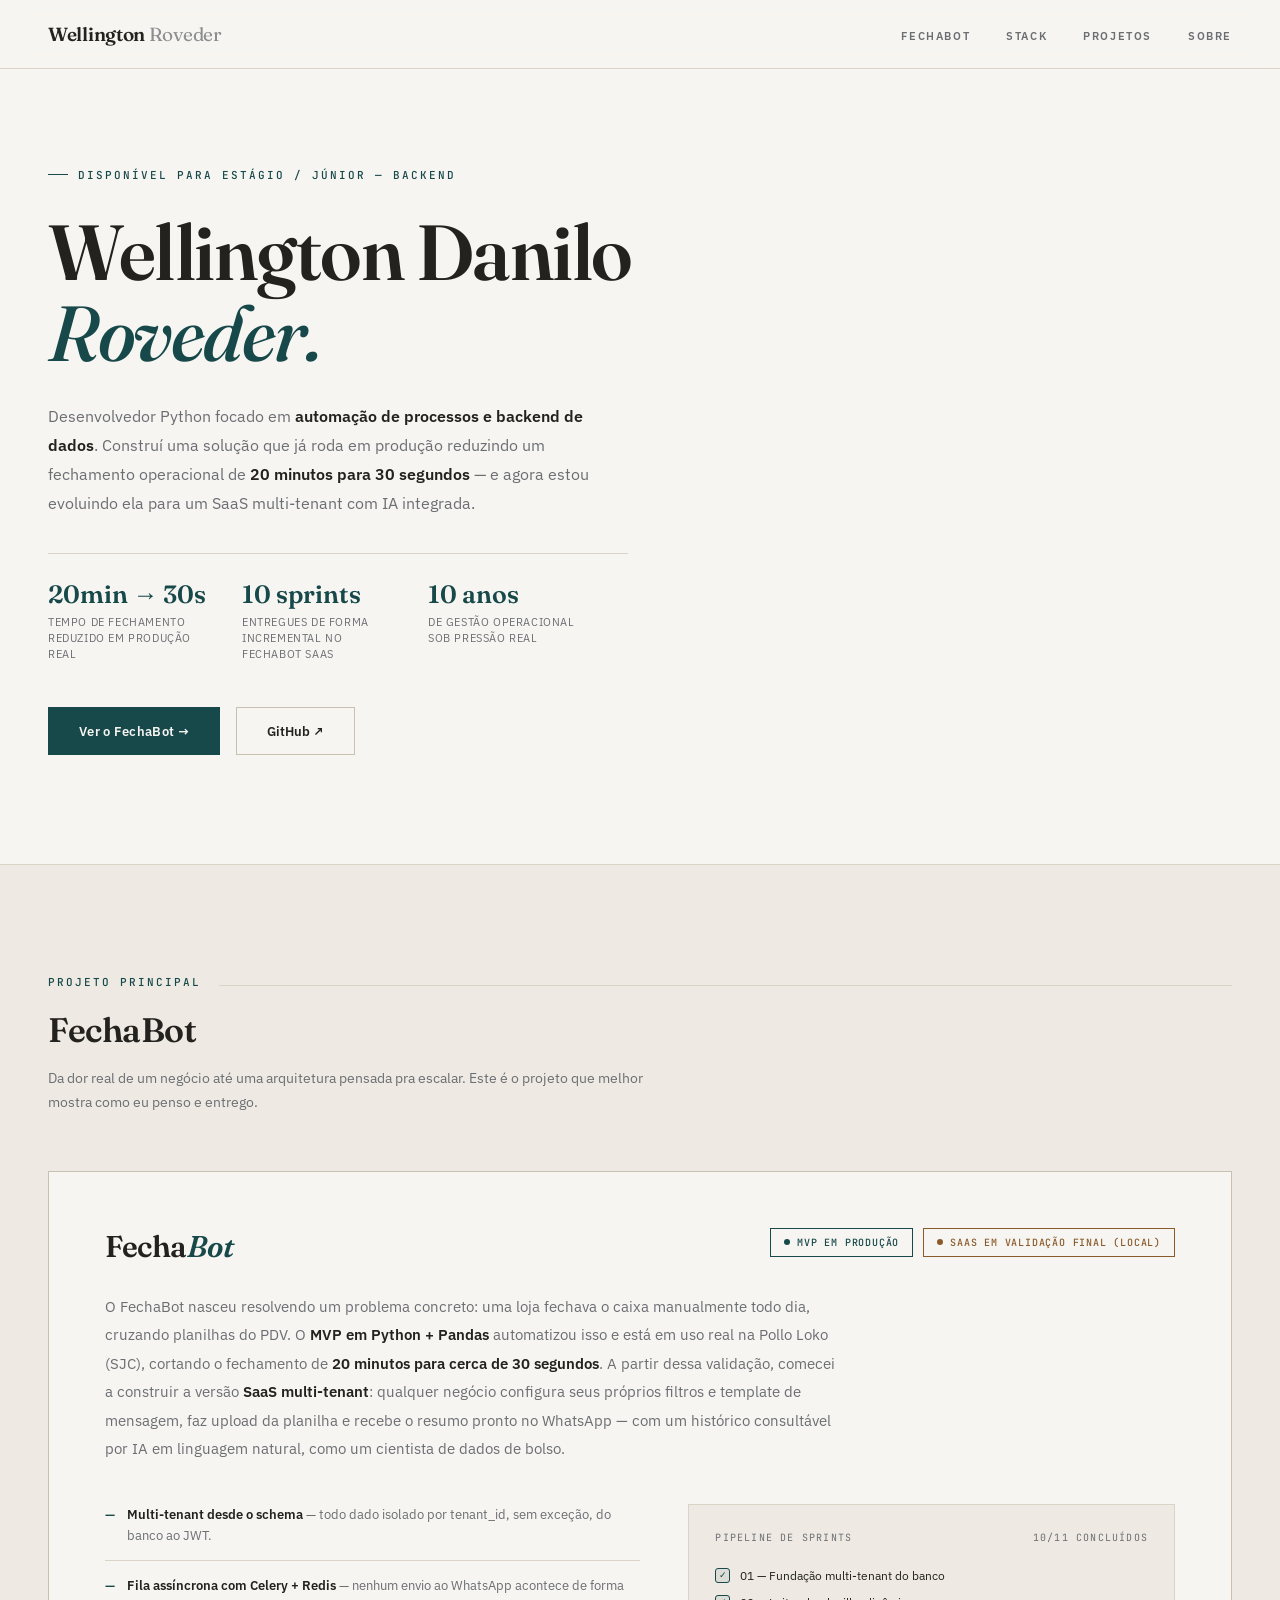
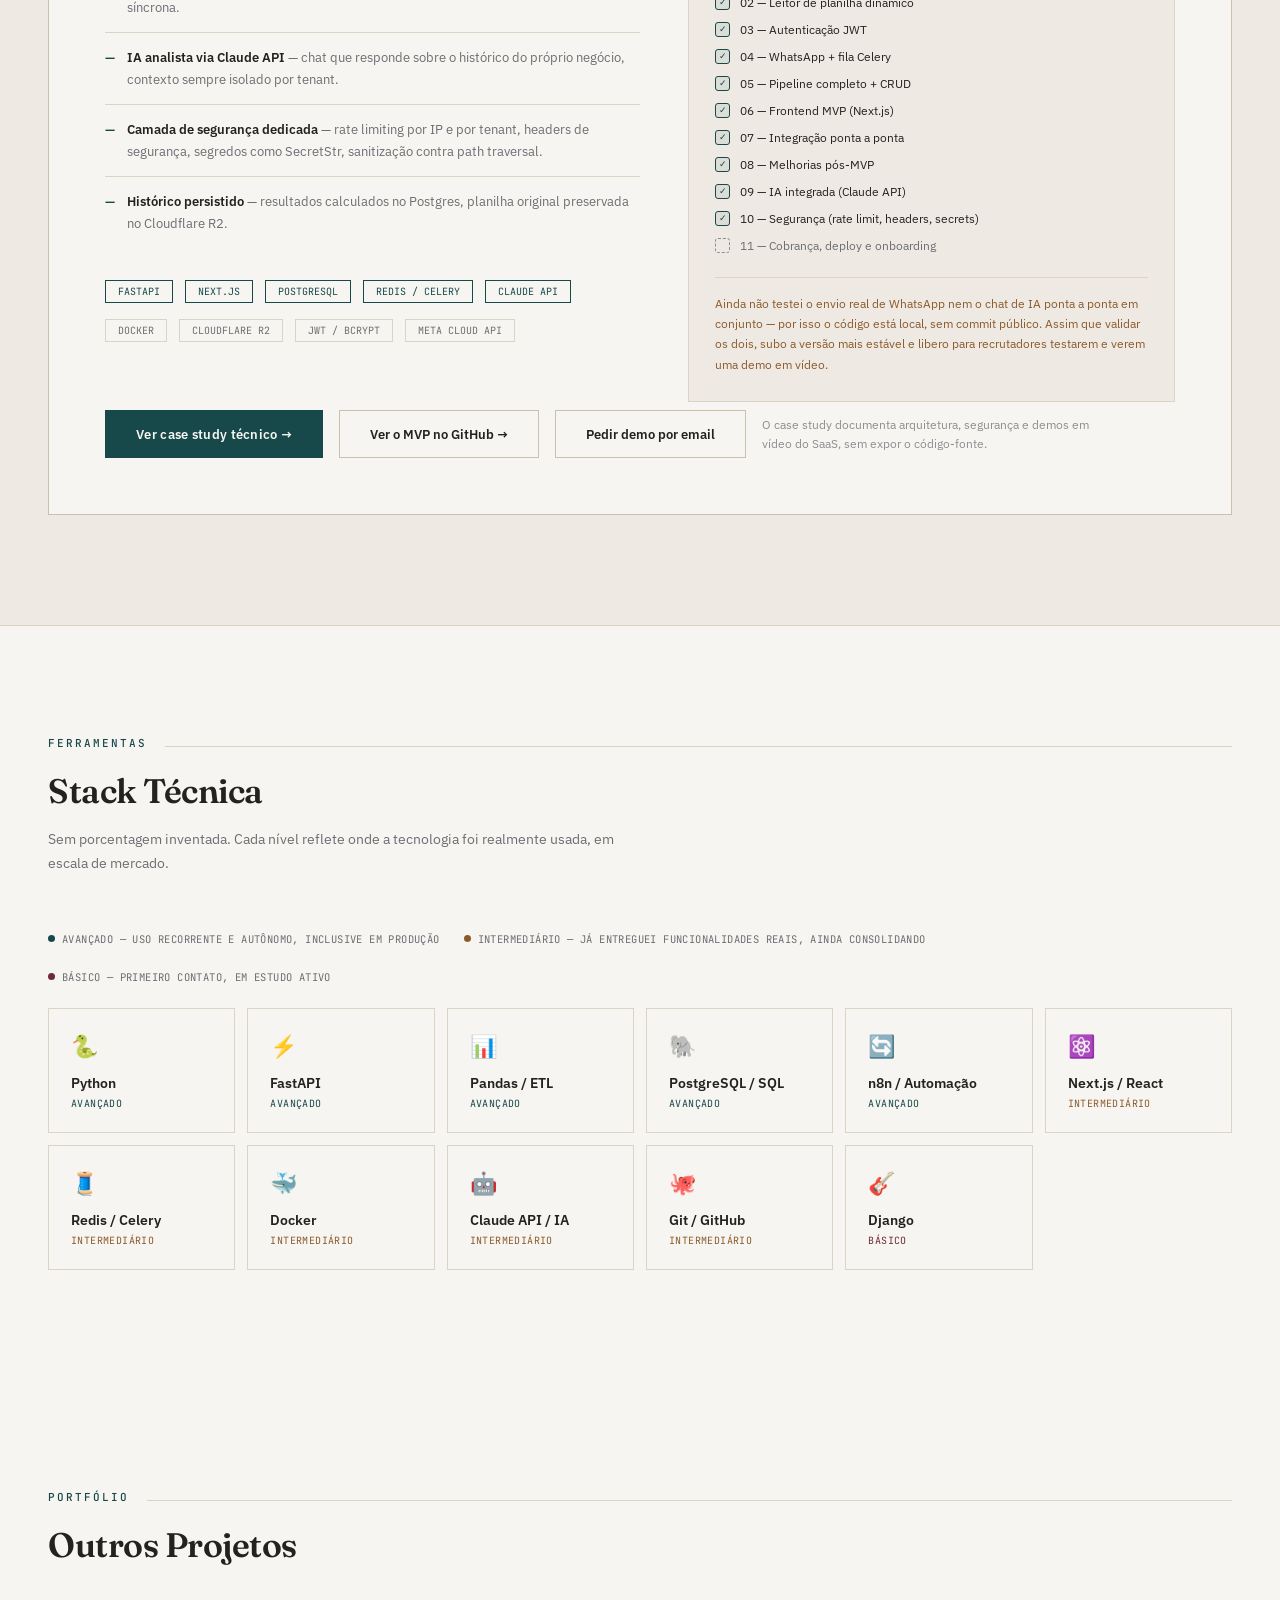
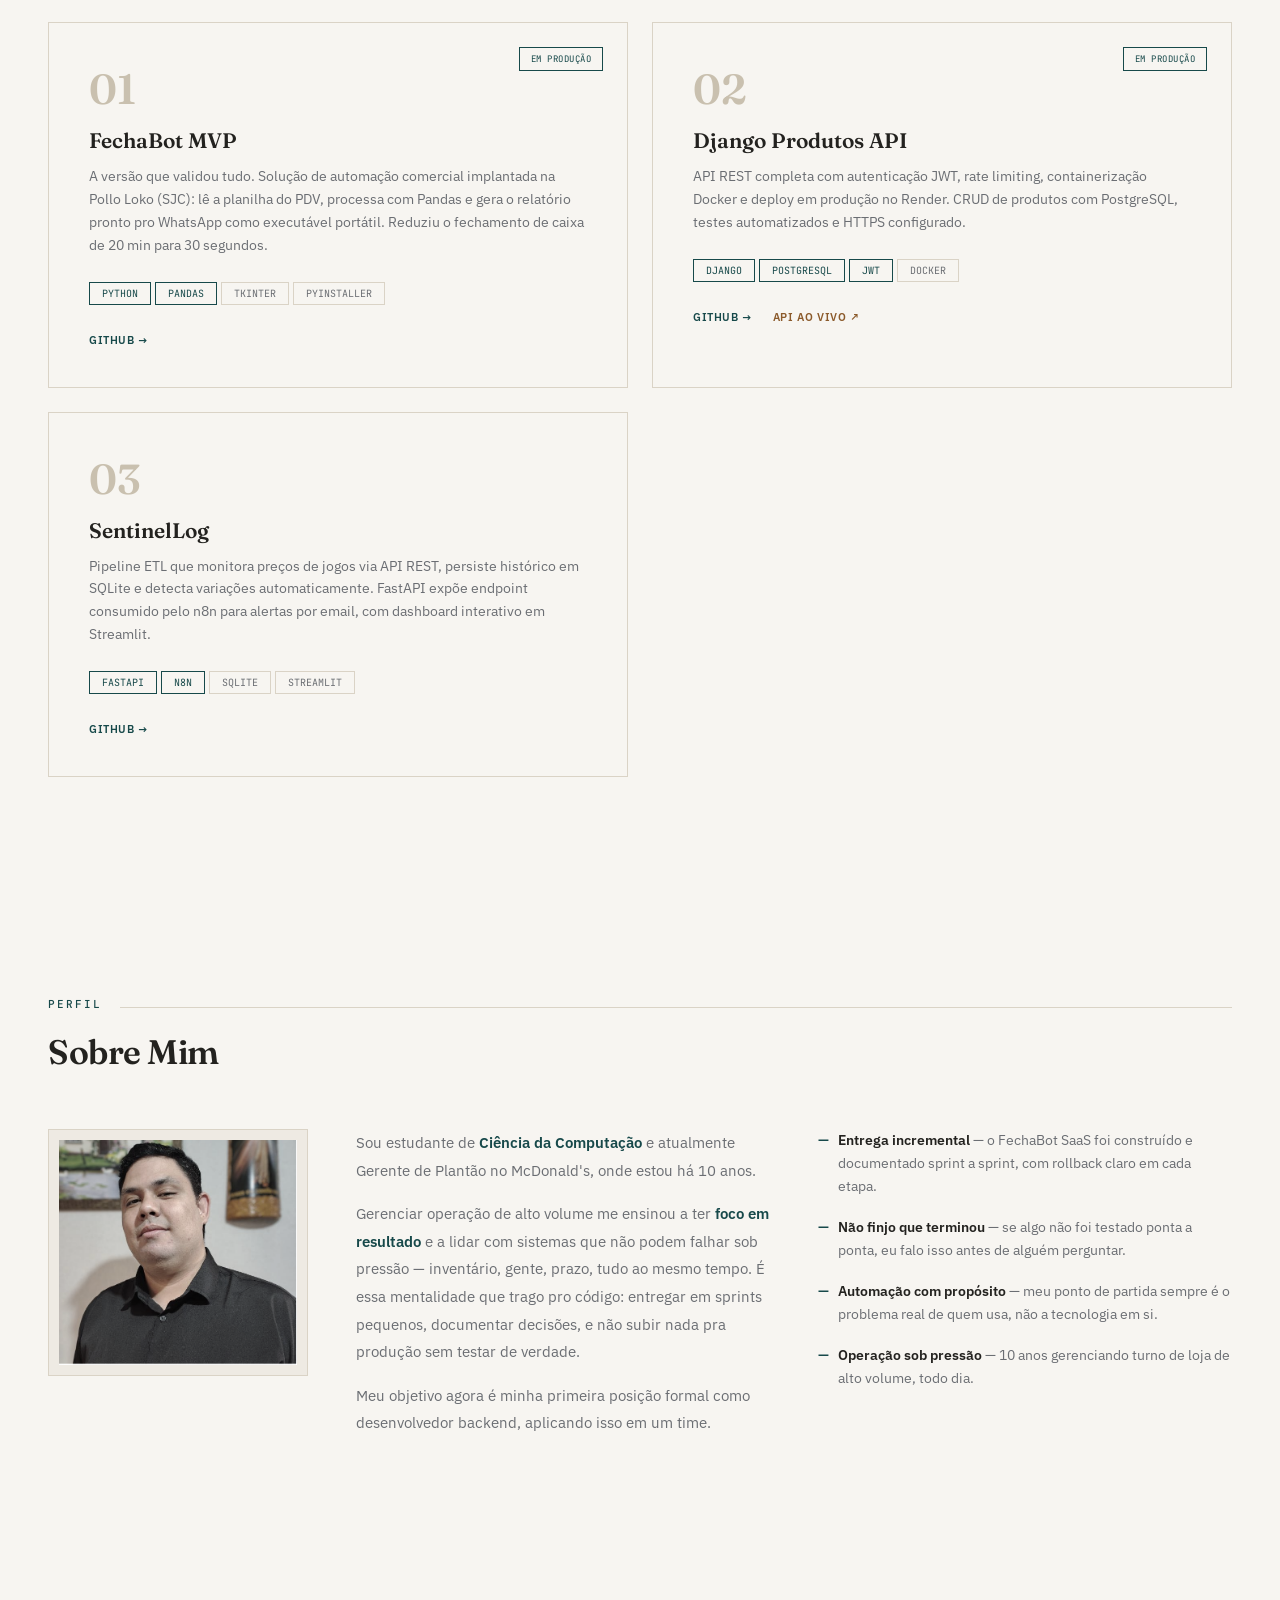
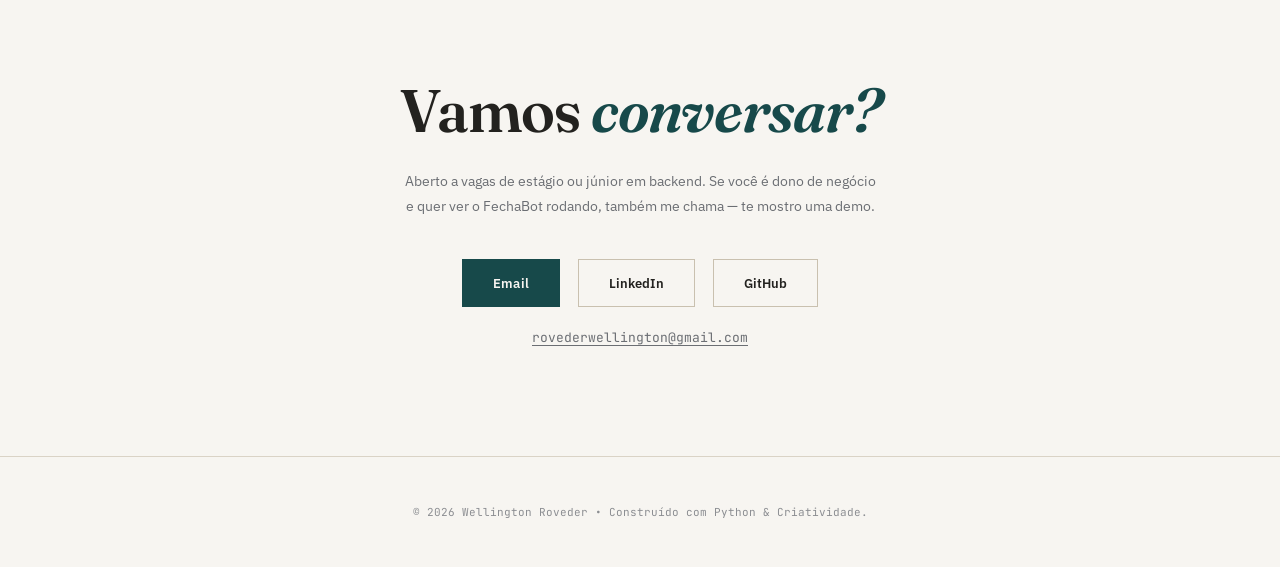
==== commit de3d4fc7: "chore: including the fechabot case study in my portfolio" ====
--- a/index.html
+++ b/index.html
@@ -128,6 +128,13 @@
   .stack-level.solida { color: var(--petrol); }
   .stack-level.evolucao { color: var(--bronze); }
 
+  .stack-legend { display: flex; gap: 24px; flex-wrap: wrap; margin-bottom: 24px; font-family: 'JetBrains Mono', monospace; font-size: 10.5px; color: var(--slate); text-transform: uppercase; letter-spacing: 0.4px; }
+  .stack-legend span { display: inline-flex; align-items: center; gap: 7px; }
+  .stack-legend .dot { width: 7px; height: 7px; border-radius: 50%; }
+  .stack-legend .dot.avancado { background: var(--petrol); }
+  .stack-legend .dot.intermediario { background: var(--bronze); }
+  .stack-legend .dot.basico { background: var(--bordeaux); }
+
   .projects-grid { display: grid; grid-template-columns: repeat(auto-fit, minmax(420px, 1fr)); gap: 24px; }
   .project-card { border: 1px solid var(--border); background: var(--bg); padding: 40px; position: relative; transition: 0.3s ease; }
   .project-card:hover { border-color: var(--petrol); transform: translateY(-3px); }
@@ -304,10 +311,10 @@
     </div>
 
     <div class="flagship-cta">
-      <a href="https://github.com/Wellington-Roveder/FechaBot-MVP" target="_blank" class="btn-primary">Ver o MVP no GitHub →</a>
-      <span class="btn-secondary" style="opacity:0.5; cursor:default; pointer-events:none;" aria-disabled="true" title="Disponível assim que o SaaS for validado">Ver o FechaBot SaaS (em breve)</span>
+      <a href="case-study.html" class="btn-primary">Ver case study técnico →</a>
+      <a href="https://github.com/Wellington-Roveder/FechaBot-MVP" target="_blank" class="btn-secondary">Ver o MVP no GitHub →</a>
       <a href="mailto:rovederwellington@gmail.com?subject=FechaBot%20-%20quero%20ver%20uma%20demo" class="btn-secondary">Pedir demo por email</a>
-      <span class="flagship-cta-note">O MVP tem código aberto. O link do SaaS entra aqui assim que a validação terminar.</span>
+      <span class="flagship-cta-note">O case study documenta arquitetura, segurança e demos em vídeo do SaaS, sem expor o código-fonte.</span>
     </div>
   </div>
 </section>
@@ -318,19 +325,24 @@
     <div class="section-line"></div>
   </div>
   <h2 class="section-title reveal" style="margin-bottom: 16px;">Stack Técnica</h2>
-  <p class="section-sub reveal">Sem porcentagem inventada. Cada nível reflete onde a tecnologia foi realmente usada.</p>
+  <p class="section-sub reveal">Sem porcentagem inventada. Cada nível reflete onde a tecnologia foi realmente usada, em escala de mercado.</p>
+  <div class="stack-legend reveal">
+    <span><span class="dot avancado"></span>Avançado — uso recorrente e autônomo, inclusive em produção</span>
+    <span><span class="dot intermediario"></span>Intermediário — já entreguei funcionalidades reais, ainda consolidando</span>
+    <span><span class="dot basico"></span>Básico — primeiro contato, em estudo ativo</span>
+  </div>
   <div class="stack-grid reveal">
-    <div class="stack-item"><div class="stack-icon">🐍</div><div class="stack-name">Python</div><div class="stack-level solida">Base sólida</div></div>
-    <div class="stack-item"><div class="stack-icon">⚡</div><div class="stack-name">FastAPI</div><div class="stack-level solida">Base sólida</div></div>
-    <div class="stack-item"><div class="stack-icon">📊</div><div class="stack-name">Pandas / ETL</div><div class="stack-level solida">Base sólida</div></div>
-    <div class="stack-item"><div class="stack-icon">🐘</div><div class="stack-name">PostgreSQL / SQL</div><div class="stack-level solida">Base sólida</div></div>
-    <div class="stack-item"><div class="stack-icon">🔄</div><div class="stack-name">n8n / Automação</div><div class="stack-level solida">Base sólida</div></div>
-    <div class="stack-item"><div class="stack-icon">⚛️</div><div class="stack-name">Next.js / React</div><div class="stack-level evolucao">Em evolução</div></div>
-    <div class="stack-item"><div class="stack-icon">🧵</div><div class="stack-name">Redis / Celery</div><div class="stack-level evolucao">Em evolução</div></div>
-    <div class="stack-item"><div class="stack-icon">🐳</div><div class="stack-name">Docker</div><div class="stack-level evolucao">Em evolução</div></div>
-    <div class="stack-item"><div class="stack-icon">🤖</div><div class="stack-name">Claude API / IA</div><div class="stack-level evolucao">Em evolução</div></div>
-    <div class="stack-item"><div class="stack-icon">🐙</div><div class="stack-name">Git / GitHub</div><div class="stack-level evolucao">Em evolução</div></div>
-    <div class="stack-item"><div class="stack-icon">🎸</div><div class="stack-name">Django</div><div class="stack-level aprendendo">Primeiro contato</div></div>
+    <div class="stack-item"><div class="stack-icon">🐍</div><div class="stack-name">Python</div><div class="stack-level solida">Avançado</div></div>
+    <div class="stack-item"><div class="stack-icon">⚡</div><div class="stack-name">FastAPI</div><div class="stack-level solida">Avançado</div></div>
+    <div class="stack-item"><div class="stack-icon">📊</div><div class="stack-name">Pandas / ETL</div><div class="stack-level solida">Avançado</div></div>
+    <div class="stack-item"><div class="stack-icon">🐘</div><div class="stack-name">PostgreSQL / SQL</div><div class="stack-level solida">Avançado</div></div>
+    <div class="stack-item"><div class="stack-icon">🔄</div><div class="stack-name">n8n / Automação</div><div class="stack-level solida">Avançado</div></div>
+    <div class="stack-item"><div class="stack-icon">⚛️</div><div class="stack-name">Next.js / React</div><div class="stack-level evolucao">Intermediário</div></div>
+    <div class="stack-item"><div class="stack-icon">🧵</div><div class="stack-name">Redis / Celery</div><div class="stack-level evolucao">Intermediário</div></div>
+    <div class="stack-item"><div class="stack-icon">🐳</div><div class="stack-name">Docker</div><div class="stack-level evolucao">Intermediário</div></div>
+    <div class="stack-item"><div class="stack-icon">🤖</div><div class="stack-name">Claude API / IA</div><div class="stack-level evolucao">Intermediário</div></div>
+    <div class="stack-item"><div class="stack-icon">🐙</div><div class="stack-name">Git / GitHub</div><div class="stack-level evolucao">Intermediário</div></div>
+    <div class="stack-item"><div class="stack-icon">🎸</div><div class="stack-name">Django</div><div class="stack-level aprendendo">Básico</div></div>
   </div>
 </section>
 
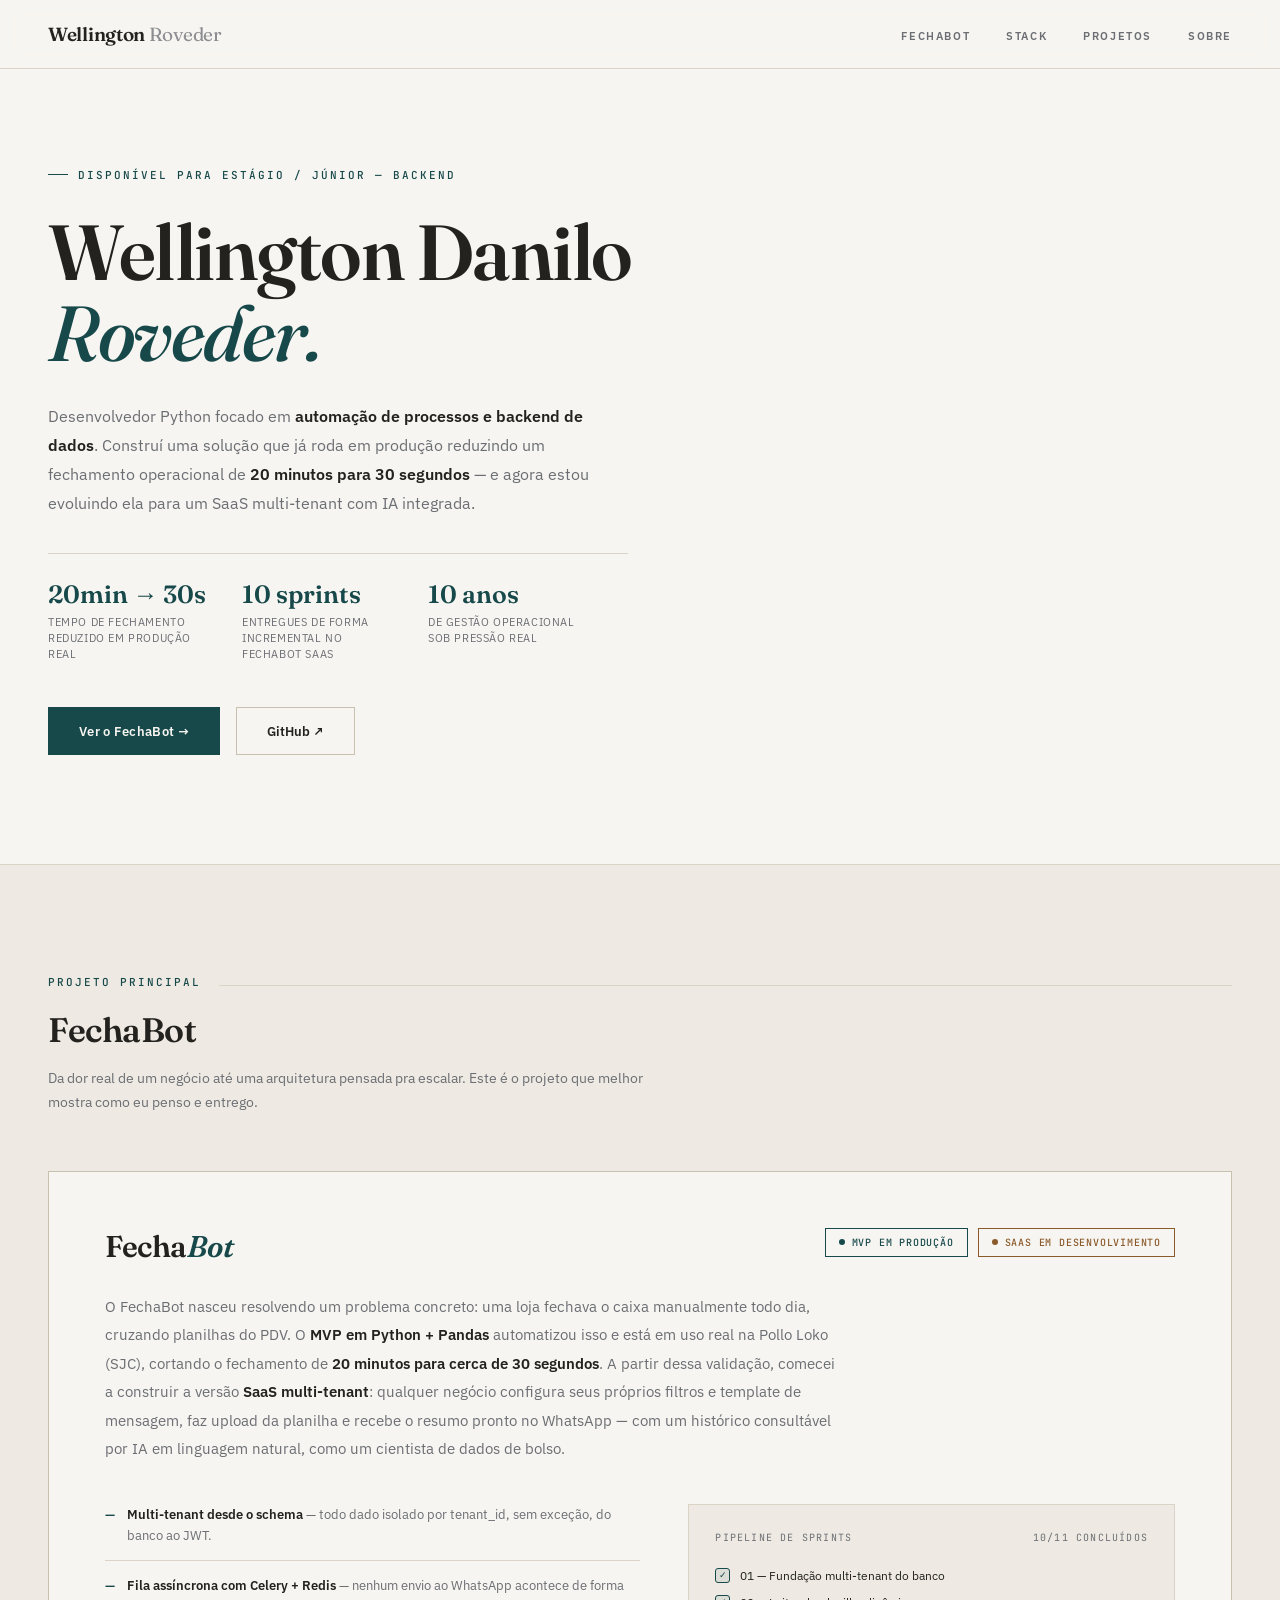
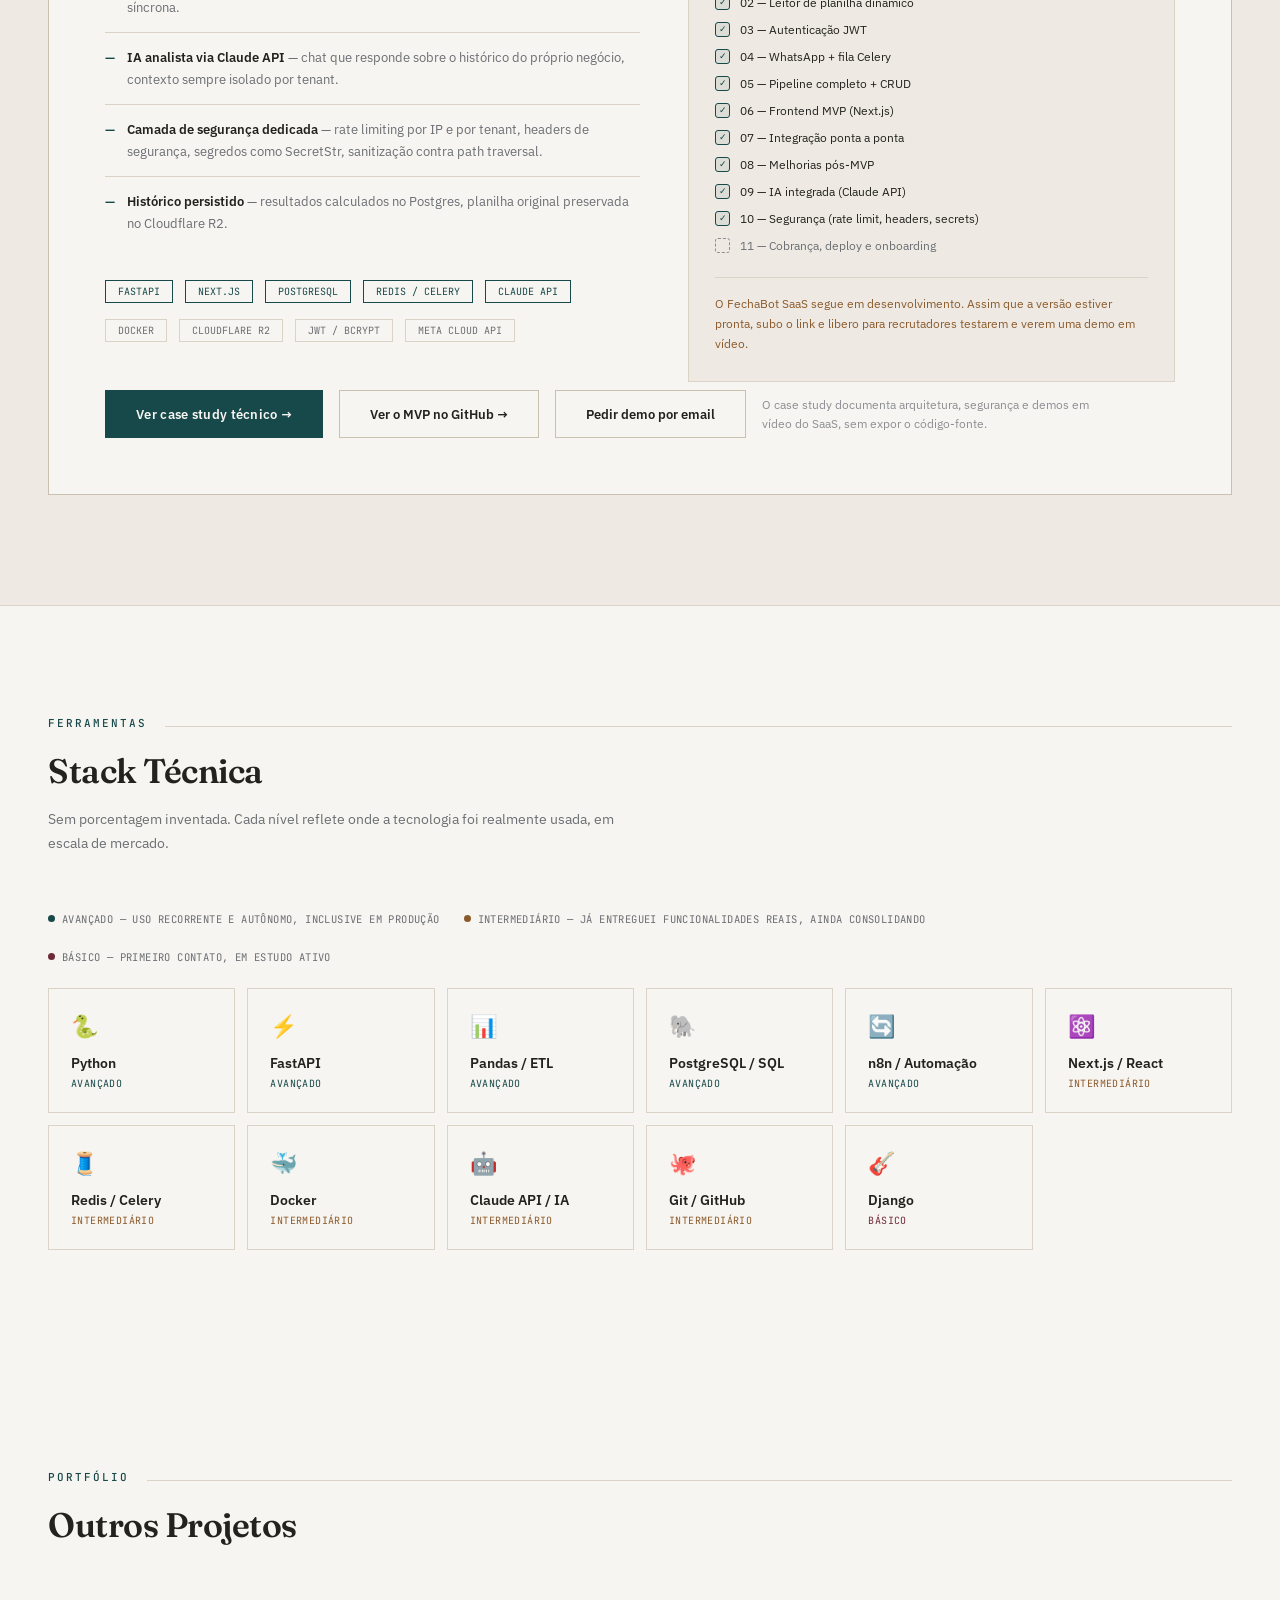
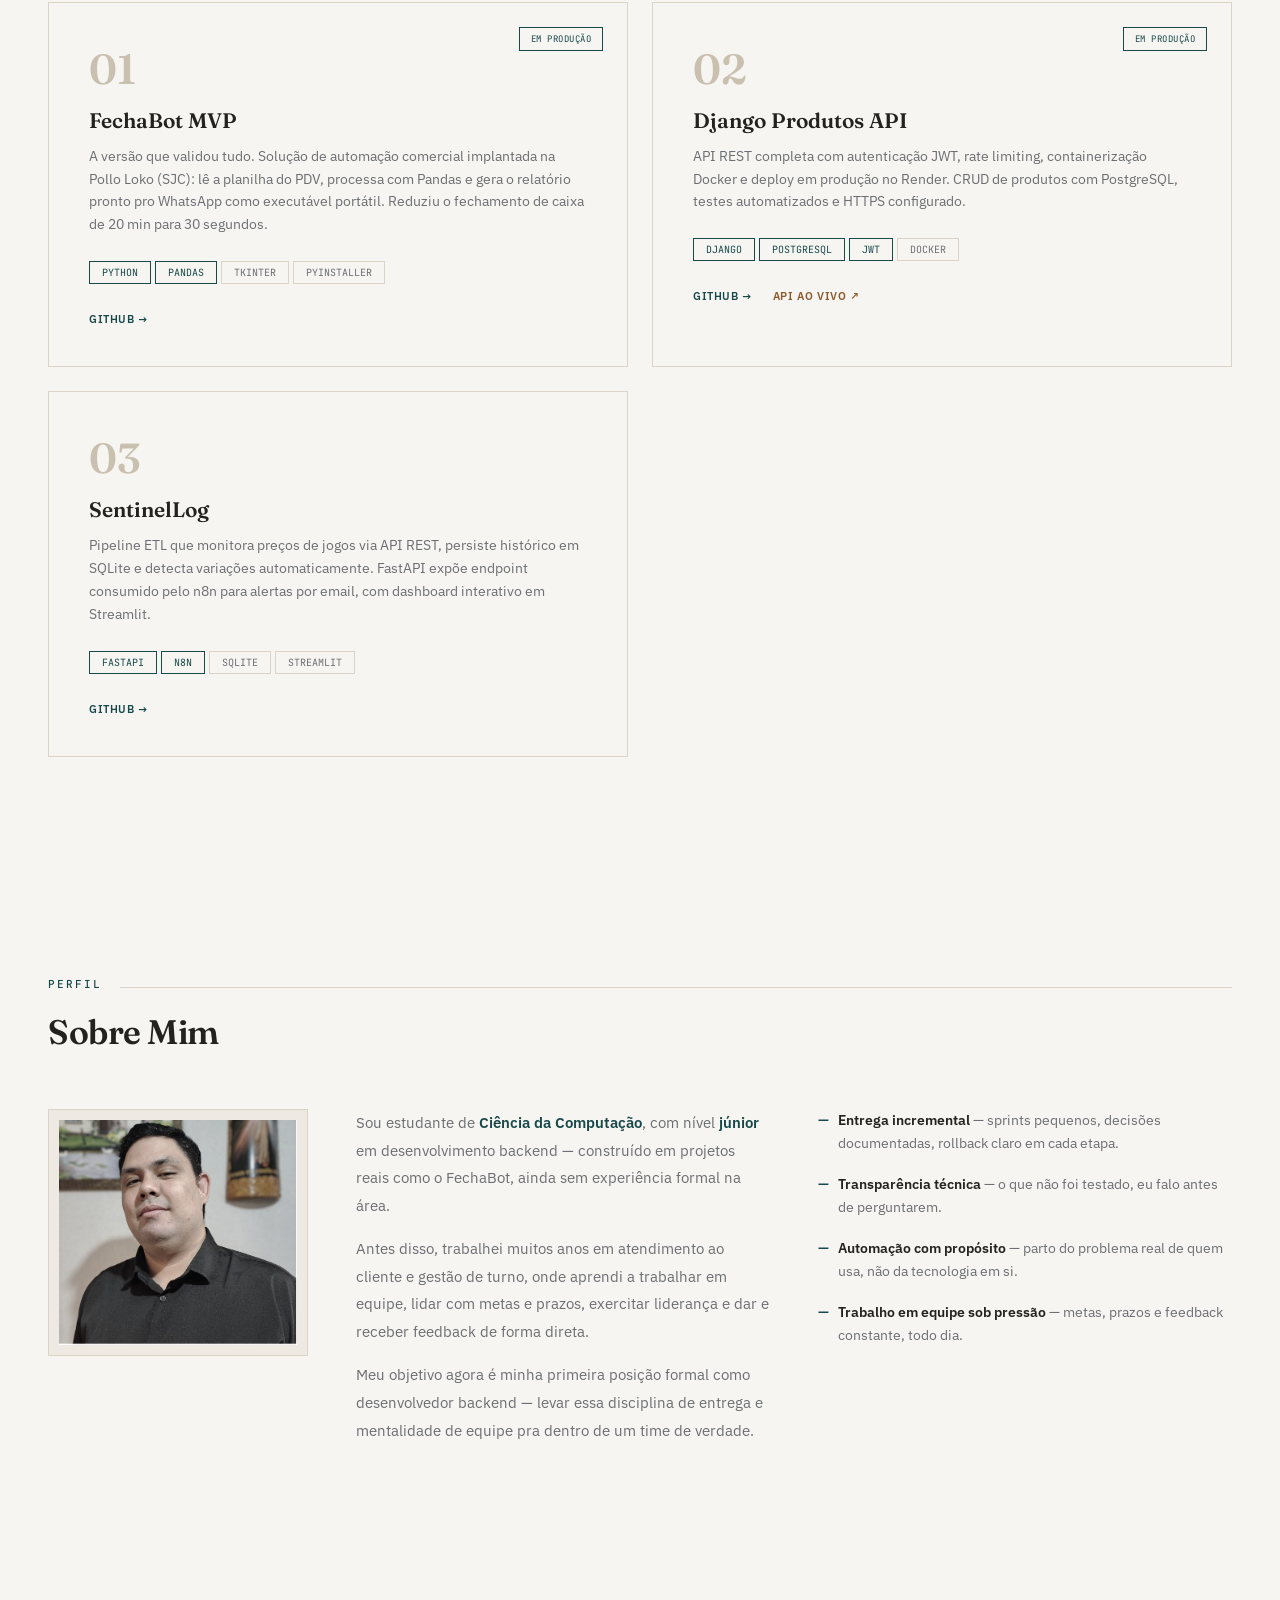
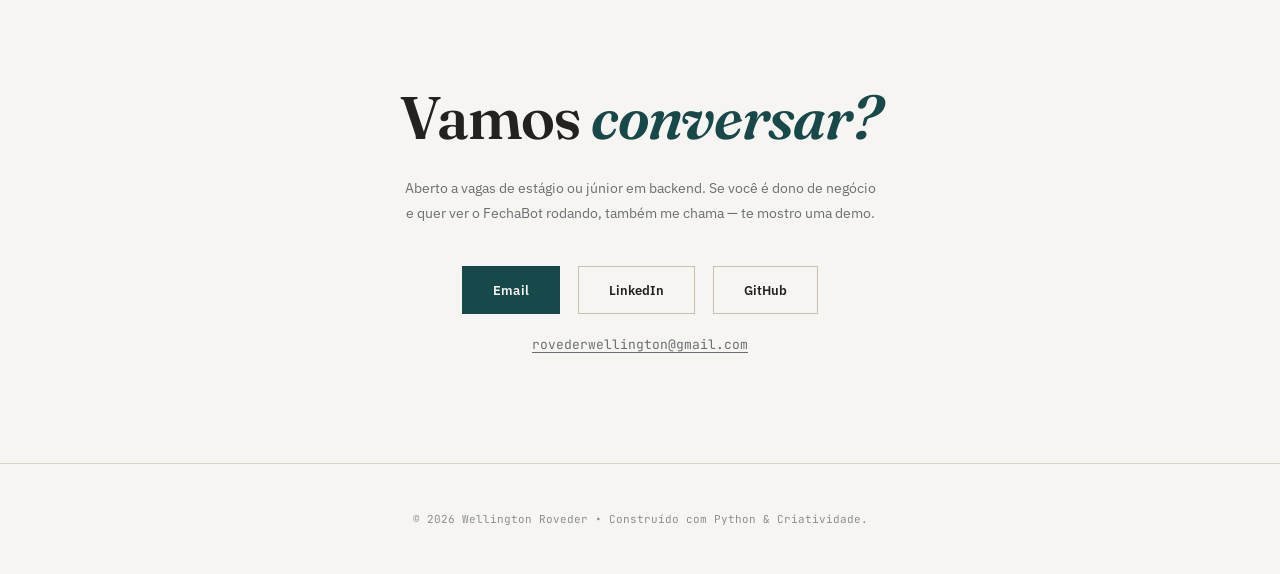
==== commit 91dfb99e: "fix: index.html" ====
--- a/index.html
+++ b/index.html
@@ -249,7 +249,7 @@
       <h3 class="flagship-title">Fecha<em>Bot</em></h3>
       <div class="status-badges">
         <span class="status-badge live">MVP em produção</span>
-        <span class="status-badge local">SaaS em validação final (local)</span>
+        <span class="status-badge local">SaaS em desenvolvimento</span>
       </div>
     </div>
 
@@ -303,9 +303,8 @@
         <div class="sprint-row pending"><div class="dot"></div><span class="name">11 — Cobrança, deploy e onboarding</span></div>
 
         <div class="pipeline-note">
-          Ainda não testei o envio real de WhatsApp nem o chat de IA ponta a ponta em conjunto —
-          por isso o código está local, sem commit público. Assim que validar os dois, subo a
-          versão mais estável e libero para recrutadores testarem e verem uma demo em vídeo.
+          O FechaBot SaaS segue em desenvolvimento. Assim que a versão estiver pronta, subo o
+          link e libero para recrutadores testarem e verem uma demo em vídeo.
         </div>
       </div>
     </div>
@@ -407,15 +406,15 @@
       <img src="eu_profissional.png" alt="Wellington Roveder">
     </div>
     <div class="about-text reveal">
-      <p>Sou estudante de <strong>Ciência da Computação</strong> e atualmente Gerente de Plantão no McDonald's, onde estou há 10 anos.</p>
-      <p>Gerenciar operação de alto volume me ensinou a ter <strong>foco em resultado</strong> e a lidar com sistemas que não podem falhar sob pressão — inventário, gente, prazo, tudo ao mesmo tempo. É essa mentalidade que trago pro código: entregar em sprints pequenos, documentar decisões, e não subir nada pra produção sem testar de verdade.</p>
-      <p>Meu objetivo agora é minha primeira posição formal como desenvolvedor backend, aplicando isso em um time.</p>
+      <p>Sou estudante de <strong>Ciência da Computação</strong>, com nível <strong>júnior</strong> em desenvolvimento backend — construído em projetos reais como o FechaBot, ainda sem experiência formal na área.</p>
+      <p>Antes disso, trabalhei muitos anos em atendimento ao cliente e gestão de turno, onde aprendi a trabalhar em equipe, lidar com metas e prazos, exercitar liderança e dar e receber feedback de forma direta.</p>
+      <p>Meu objetivo agora é minha primeira posição formal como desenvolvedor backend — levar essa disciplina de entrega e mentalidade de equipe pra dentro de um time de verdade.</p>
     </div>
     <ul class="traits-list reveal">
-      <li><strong>Entrega incremental</strong> — o FechaBot SaaS foi construído e documentado sprint a sprint, com rollback claro em cada etapa.</li>
-      <li><strong>Não finjo que terminou</strong> — se algo não foi testado ponta a ponta, eu falo isso antes de alguém perguntar.</li>
-      <li><strong>Automação com propósito</strong> — meu ponto de partida sempre é o problema real de quem usa, não a tecnologia em si.</li>
-      <li><strong>Operação sob pressão</strong> — 10 anos gerenciando turno de loja de alto volume, todo dia.</li>
+      <li><strong>Entrega incremental</strong> — sprints pequenos, decisões documentadas, rollback claro em cada etapa.</li>
+      <li><strong>Transparência técnica</strong> — o que não foi testado, eu falo antes de perguntarem.</li>
+      <li><strong>Automação com propósito</strong> — parto do problema real de quem usa, não da tecnologia em si.</li>
+      <li><strong>Trabalho em equipe sob pressão</strong> — metas, prazos e feedback constante, todo dia.</li>
     </ul>
   </div>
 </section>
@@ -455,4 +454,4 @@
 </script>
 
 </body>
-</html>+</html>
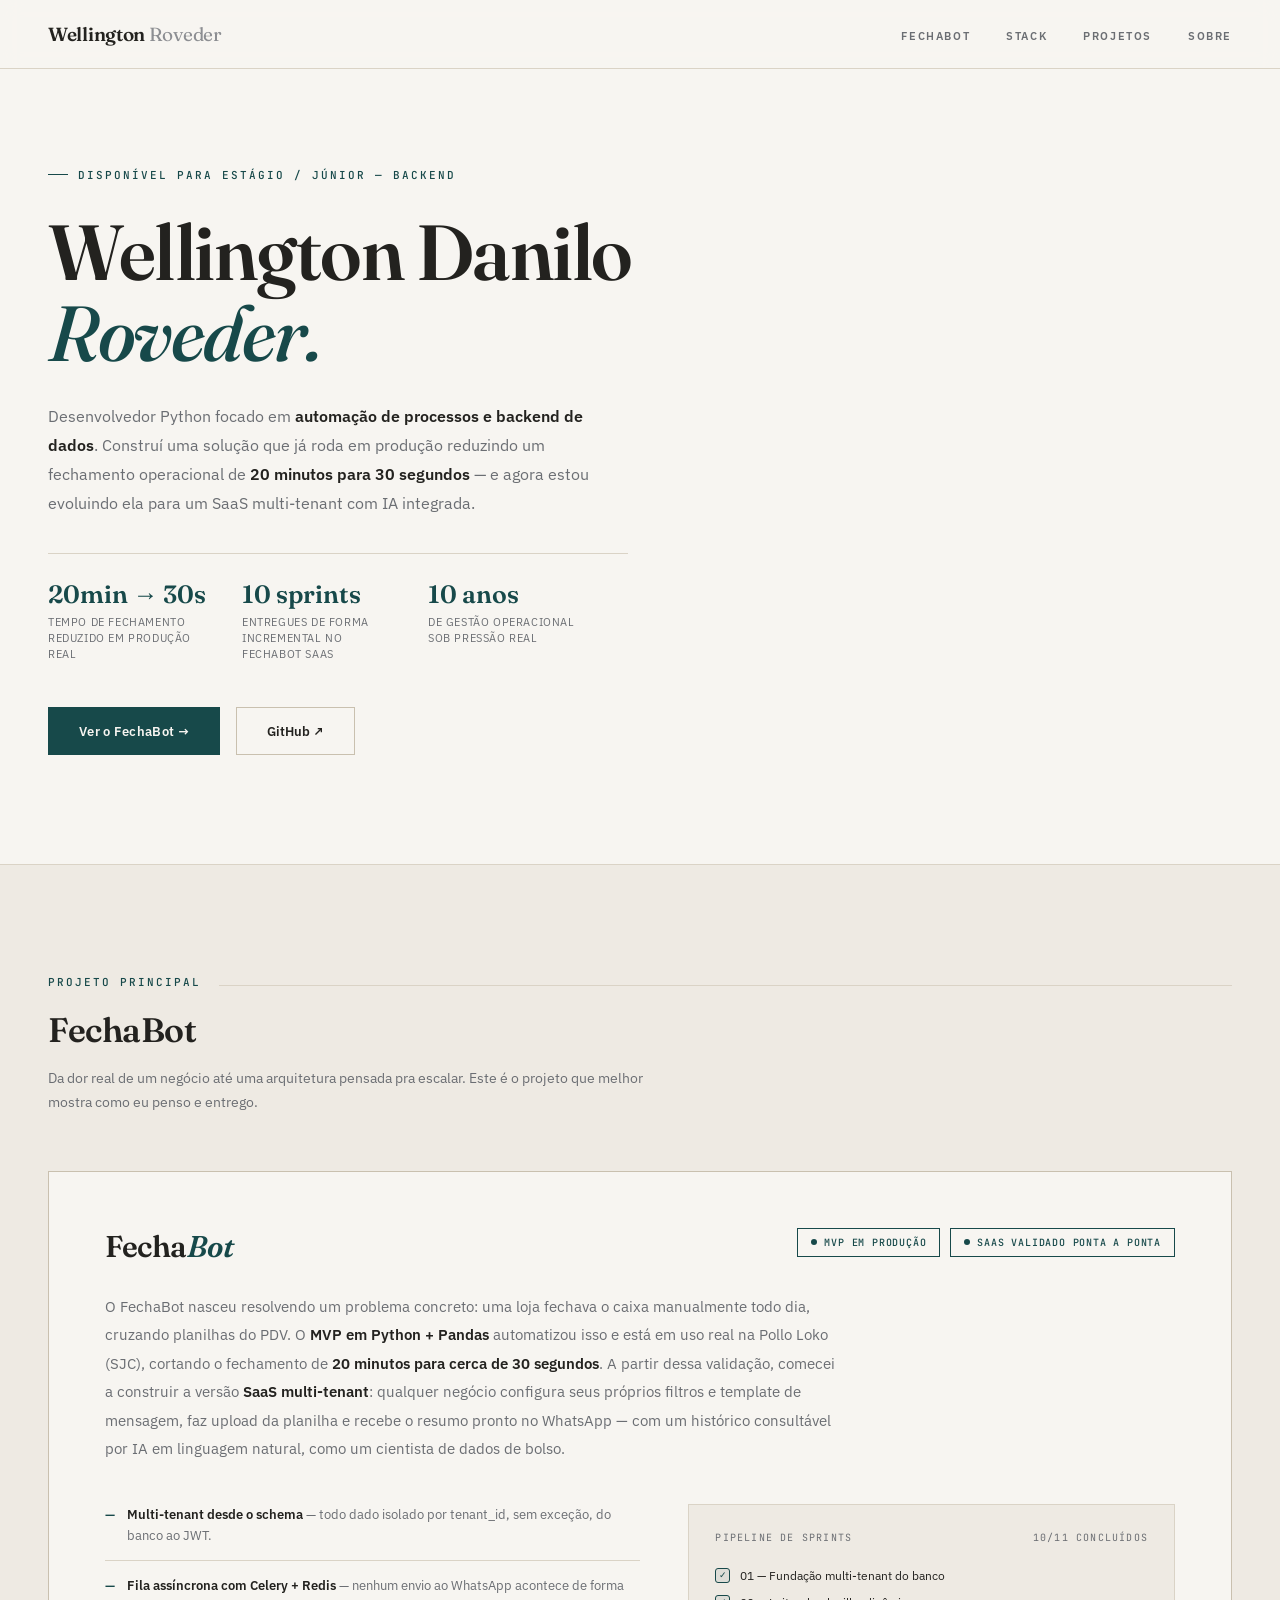
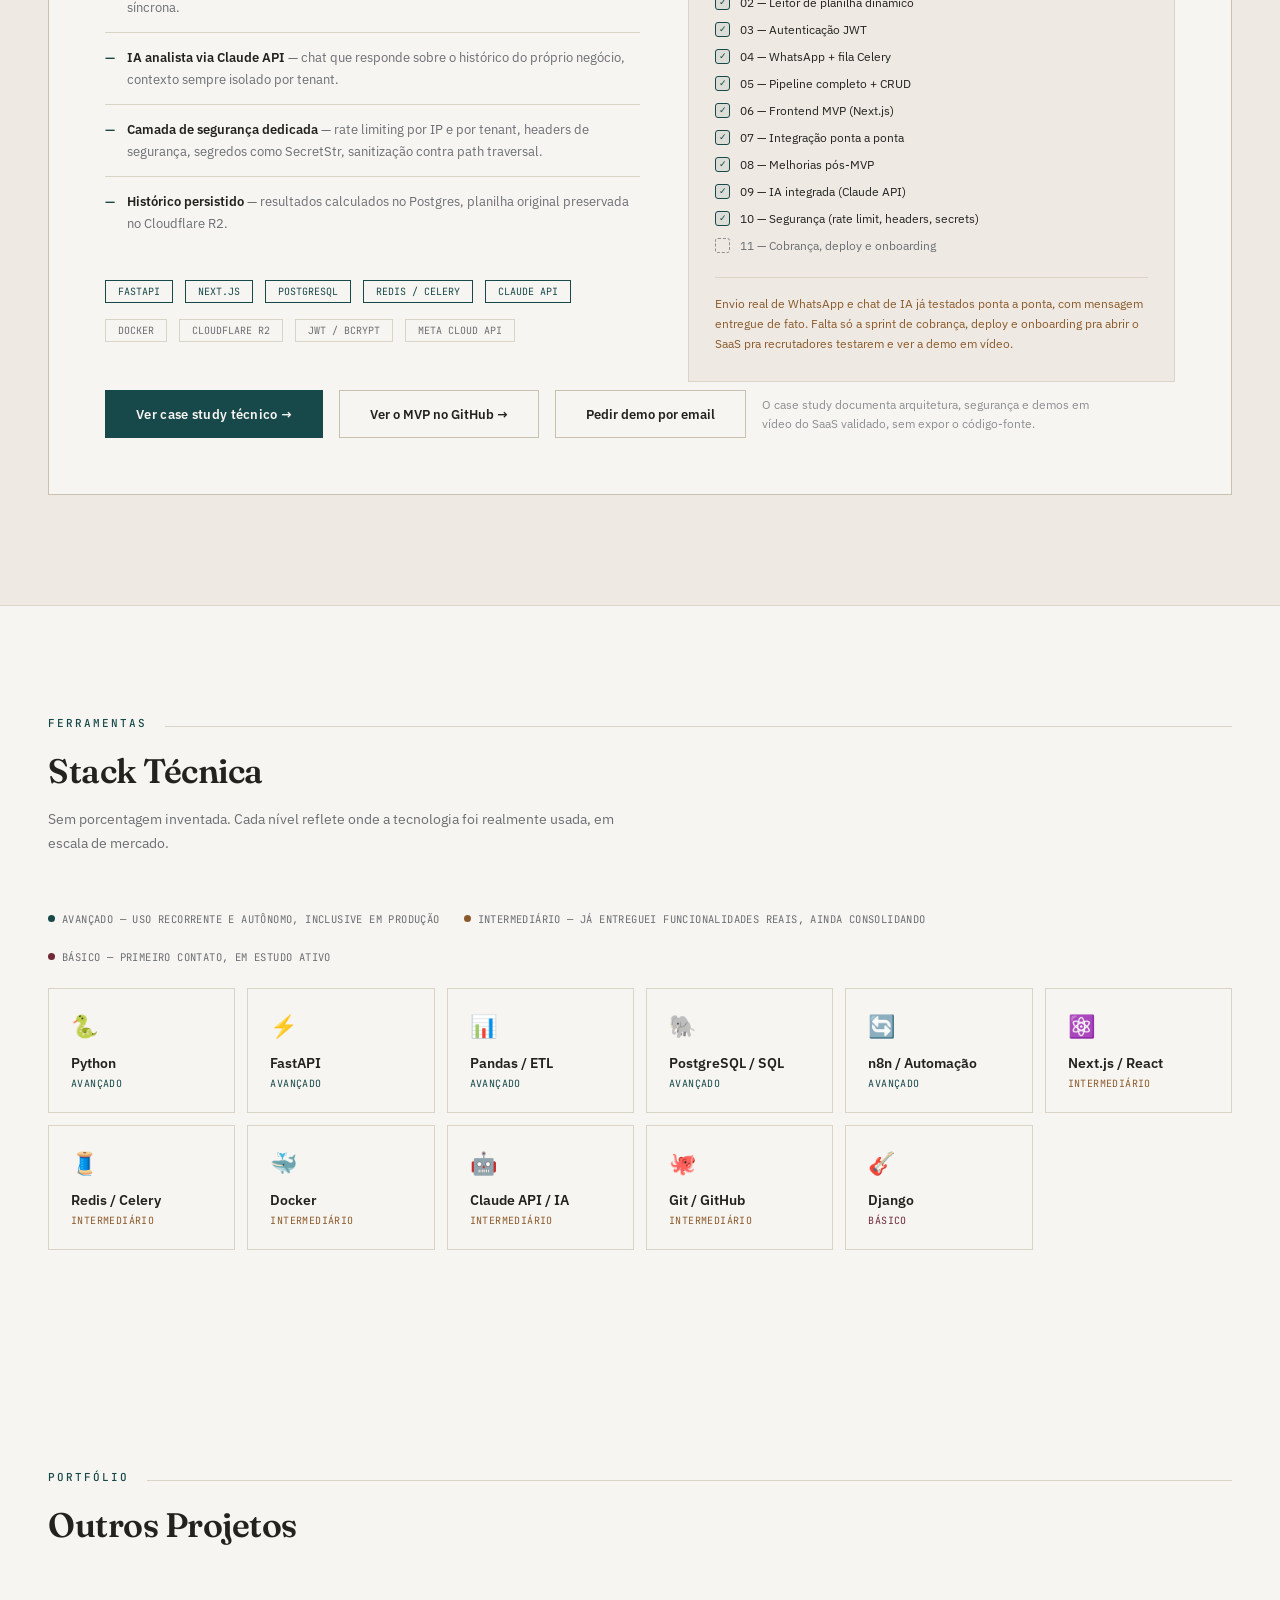
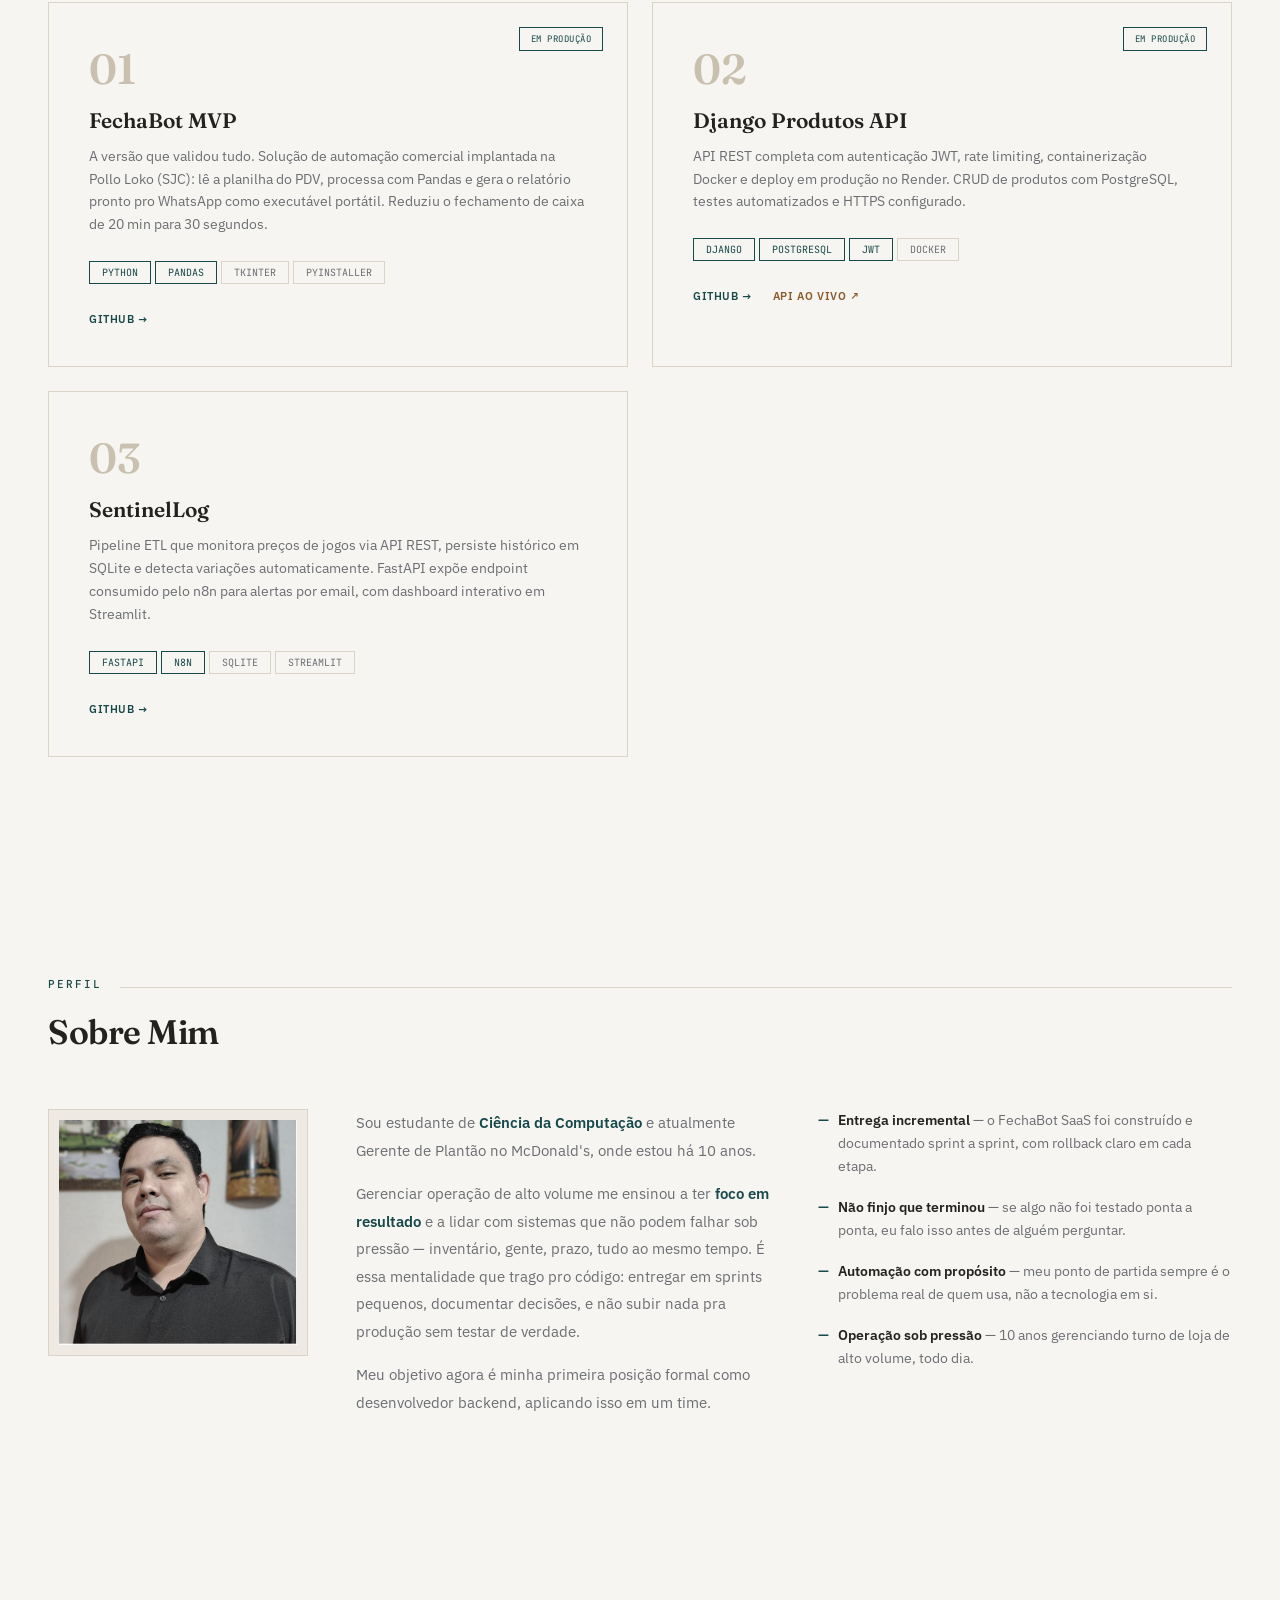
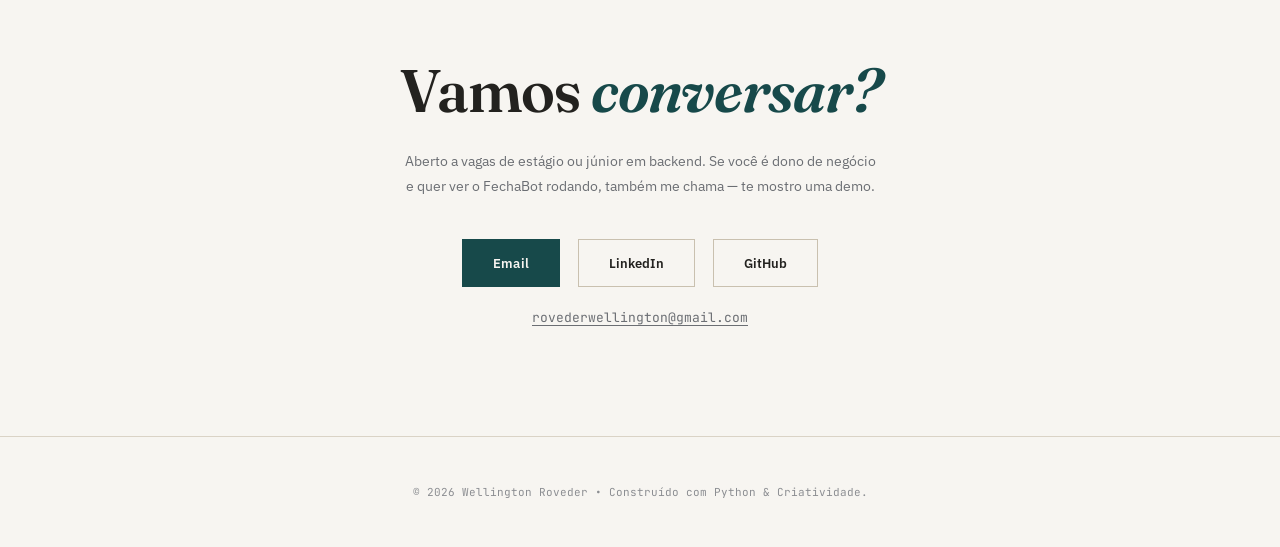
==== commit 330cb2a6: "docs new portifolio" ====
--- a/index.html
+++ b/index.html
@@ -249,7 +249,7 @@
       <h3 class="flagship-title">Fecha<em>Bot</em></h3>
       <div class="status-badges">
         <span class="status-badge live">MVP em produção</span>
-        <span class="status-badge local">SaaS em desenvolvimento</span>
+        <span class="status-badge live">SaaS validado ponta a ponta</span>
       </div>
     </div>
 
@@ -303,8 +303,9 @@
         <div class="sprint-row pending"><div class="dot"></div><span class="name">11 — Cobrança, deploy e onboarding</span></div>
 
         <div class="pipeline-note">
-          O FechaBot SaaS segue em desenvolvimento. Assim que a versão estiver pronta, subo o
-          link e libero para recrutadores testarem e verem uma demo em vídeo.
+          Envio real de WhatsApp e chat de IA já testados ponta a ponta, com mensagem entregue
+          de fato. Falta só a sprint de cobrança, deploy e onboarding pra abrir o SaaS pra
+          recrutadores testarem e ver a demo em vídeo.
         </div>
       </div>
     </div>
@@ -313,7 +314,7 @@
       <a href="case-study.html" class="btn-primary">Ver case study técnico →</a>
       <a href="https://github.com/Wellington-Roveder/FechaBot-MVP" target="_blank" class="btn-secondary">Ver o MVP no GitHub →</a>
       <a href="mailto:rovederwellington@gmail.com?subject=FechaBot%20-%20quero%20ver%20uma%20demo" class="btn-secondary">Pedir demo por email</a>
-      <span class="flagship-cta-note">O case study documenta arquitetura, segurança e demos em vídeo do SaaS, sem expor o código-fonte.</span>
+      <span class="flagship-cta-note">O case study documenta arquitetura, segurança e demos em vídeo do SaaS validado, sem expor o código-fonte.</span>
     </div>
   </div>
 </section>
@@ -406,15 +407,15 @@
       <img src="eu_profissional.png" alt="Wellington Roveder">
     </div>
     <div class="about-text reveal">
-      <p>Sou estudante de <strong>Ciência da Computação</strong>, com nível <strong>júnior</strong> em desenvolvimento backend — construído em projetos reais como o FechaBot, ainda sem experiência formal na área.</p>
-      <p>Antes disso, trabalhei muitos anos em atendimento ao cliente e gestão de turno, onde aprendi a trabalhar em equipe, lidar com metas e prazos, exercitar liderança e dar e receber feedback de forma direta.</p>
-      <p>Meu objetivo agora é minha primeira posição formal como desenvolvedor backend — levar essa disciplina de entrega e mentalidade de equipe pra dentro de um time de verdade.</p>
+      <p>Sou estudante de <strong>Ciência da Computação</strong> e atualmente Gerente de Plantão no McDonald's, onde estou há 10 anos.</p>
+      <p>Gerenciar operação de alto volume me ensinou a ter <strong>foco em resultado</strong> e a lidar com sistemas que não podem falhar sob pressão — inventário, gente, prazo, tudo ao mesmo tempo. É essa mentalidade que trago pro código: entregar em sprints pequenos, documentar decisões, e não subir nada pra produção sem testar de verdade.</p>
+      <p>Meu objetivo agora é minha primeira posição formal como desenvolvedor backend, aplicando isso em um time.</p>
     </div>
     <ul class="traits-list reveal">
-      <li><strong>Entrega incremental</strong> — sprints pequenos, decisões documentadas, rollback claro em cada etapa.</li>
-      <li><strong>Transparência técnica</strong> — o que não foi testado, eu falo antes de perguntarem.</li>
-      <li><strong>Automação com propósito</strong> — parto do problema real de quem usa, não da tecnologia em si.</li>
-      <li><strong>Trabalho em equipe sob pressão</strong> — metas, prazos e feedback constante, todo dia.</li>
+      <li><strong>Entrega incremental</strong> — o FechaBot SaaS foi construído e documentado sprint a sprint, com rollback claro em cada etapa.</li>
+      <li><strong>Não finjo que terminou</strong> — se algo não foi testado ponta a ponta, eu falo isso antes de alguém perguntar.</li>
+      <li><strong>Automação com propósito</strong> — meu ponto de partida sempre é o problema real de quem usa, não a tecnologia em si.</li>
+      <li><strong>Operação sob pressão</strong> — 10 anos gerenciando turno de loja de alto volume, todo dia.</li>
     </ul>
   </div>
 </section>
@@ -454,4 +455,4 @@
 </script>
 
 </body>
-</html>
+</html>
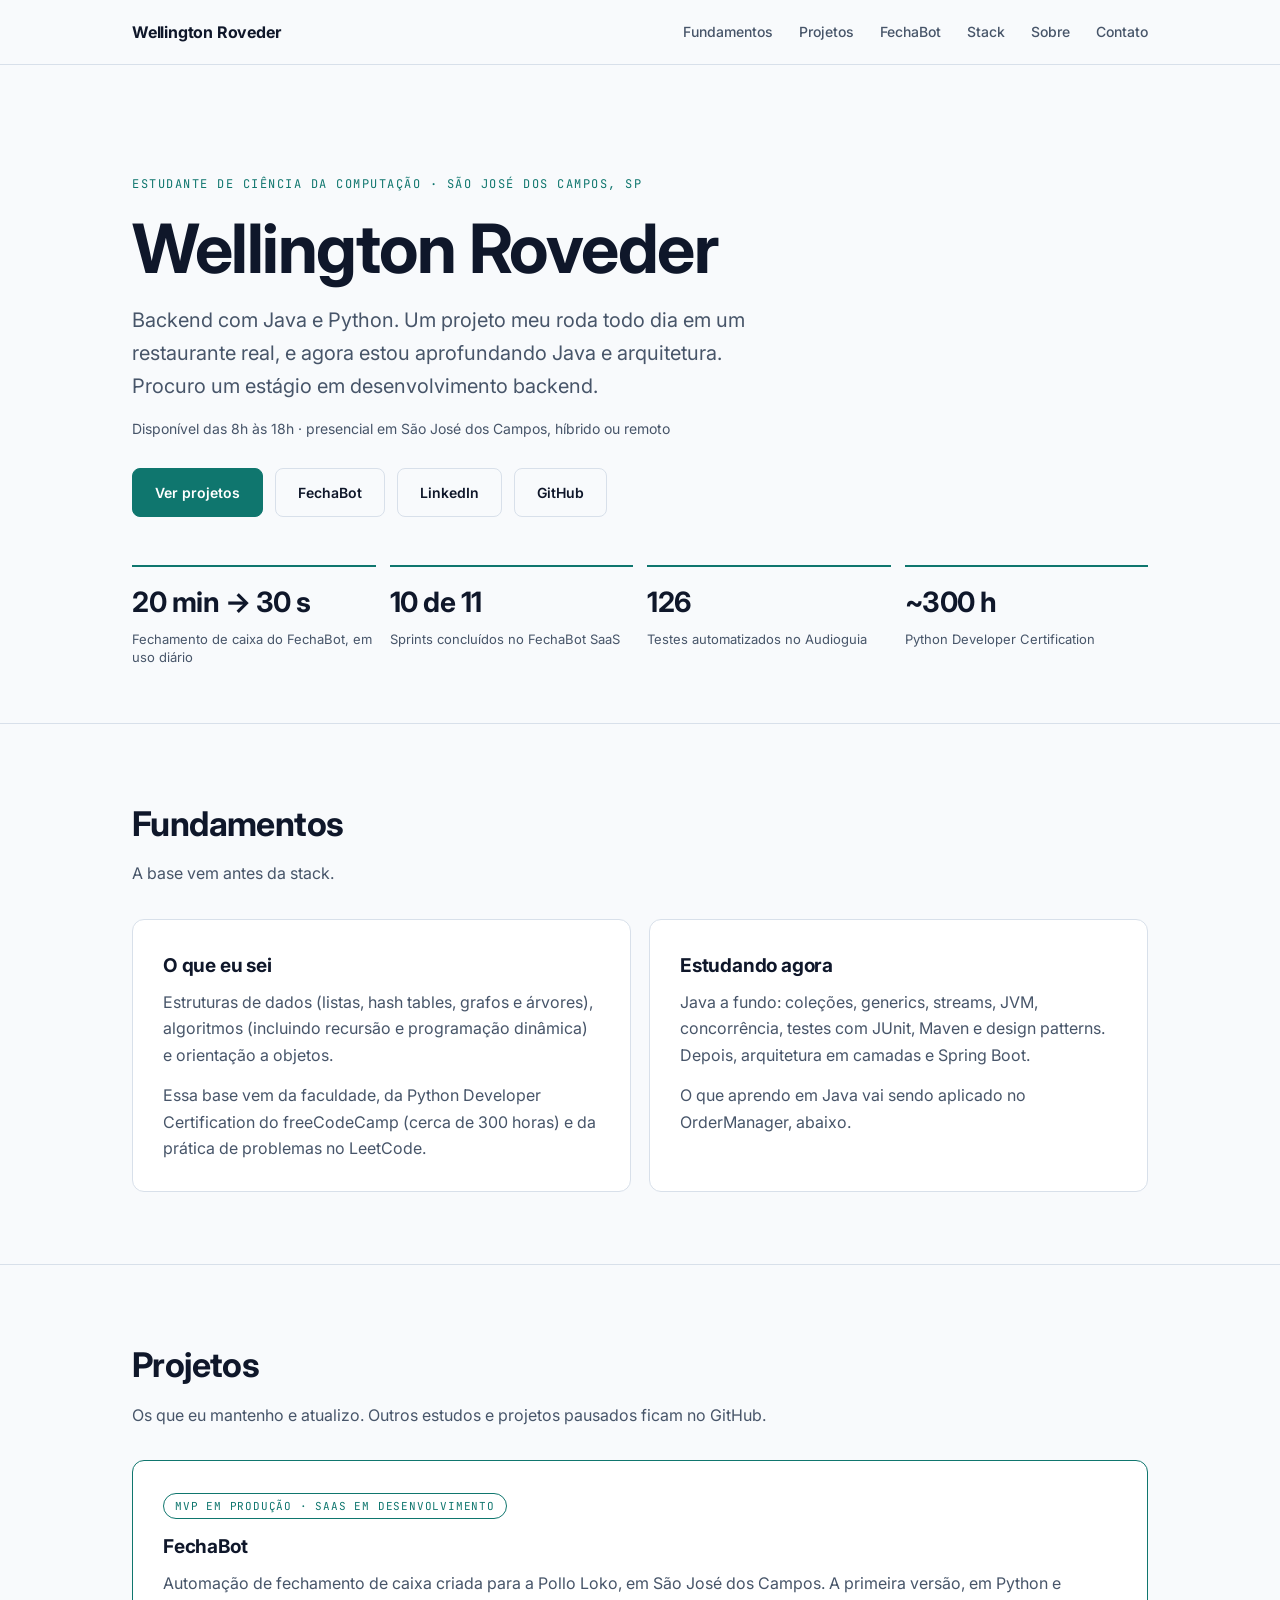
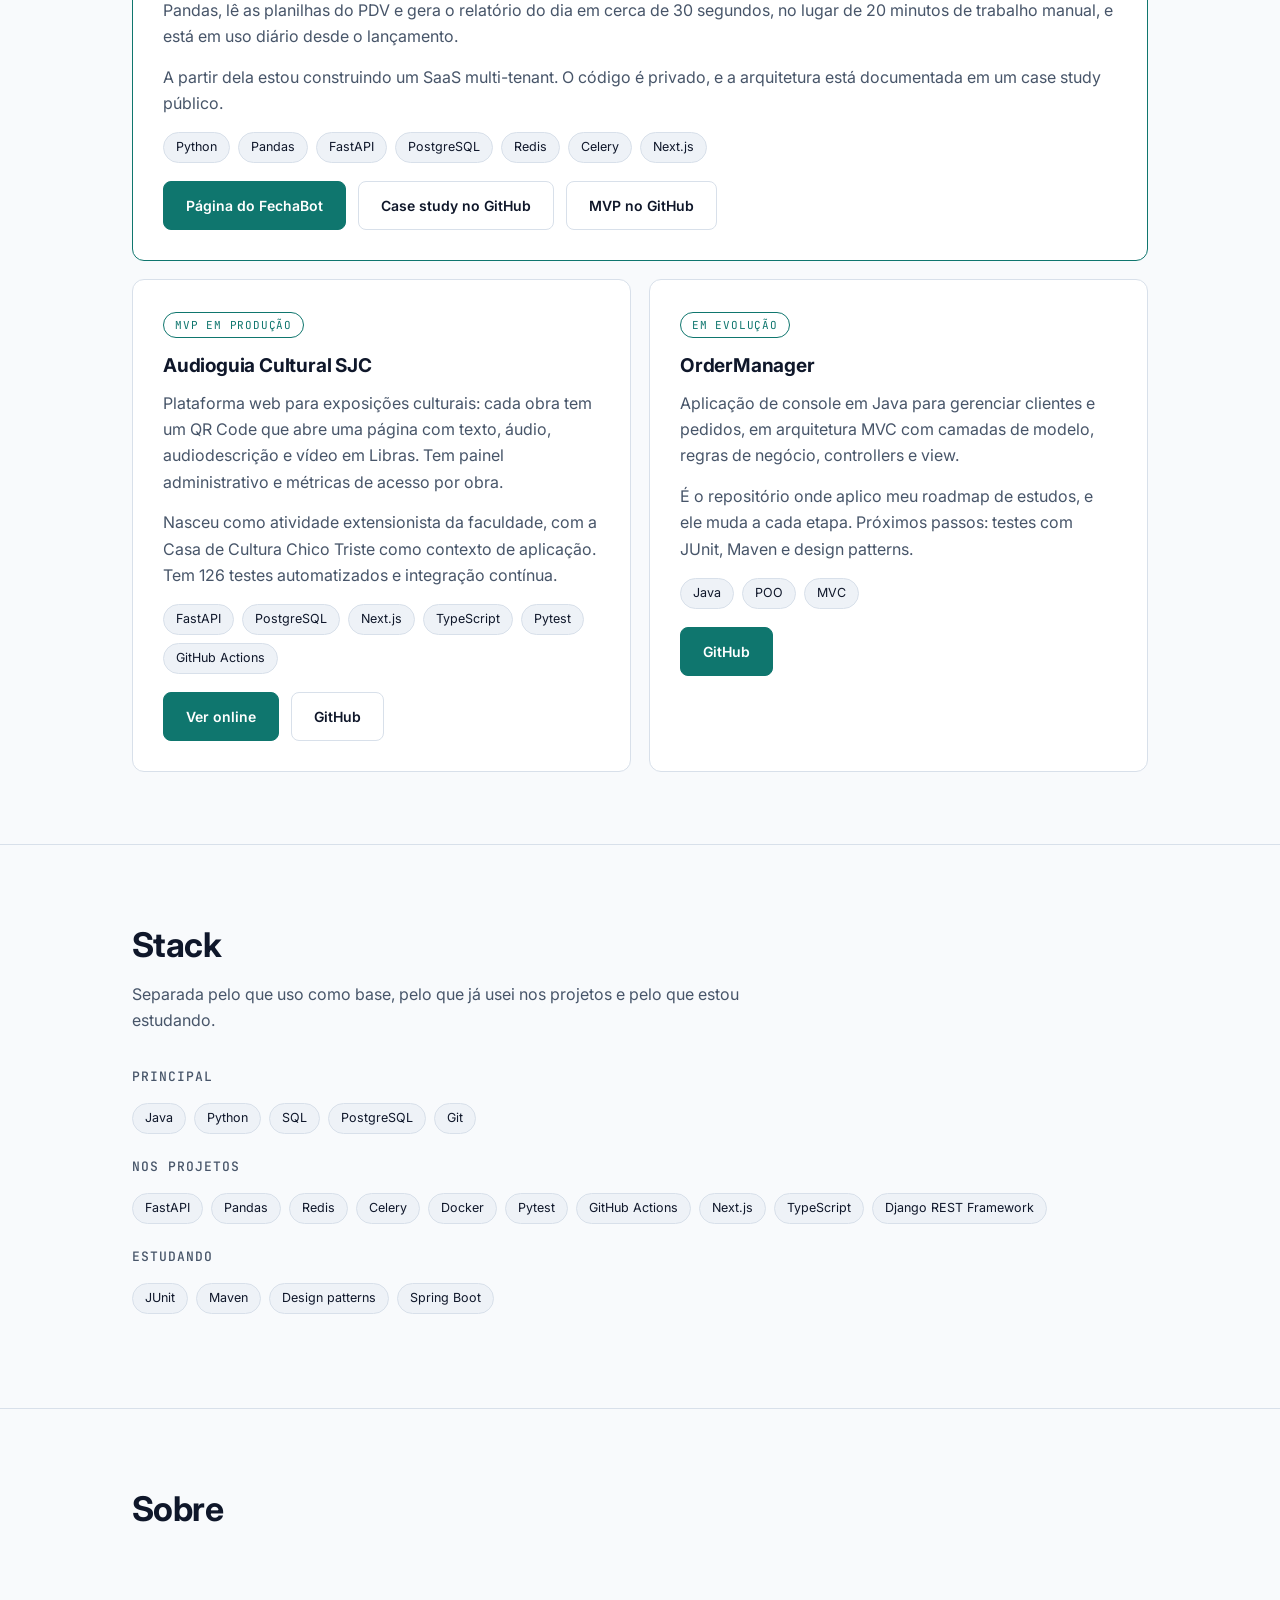
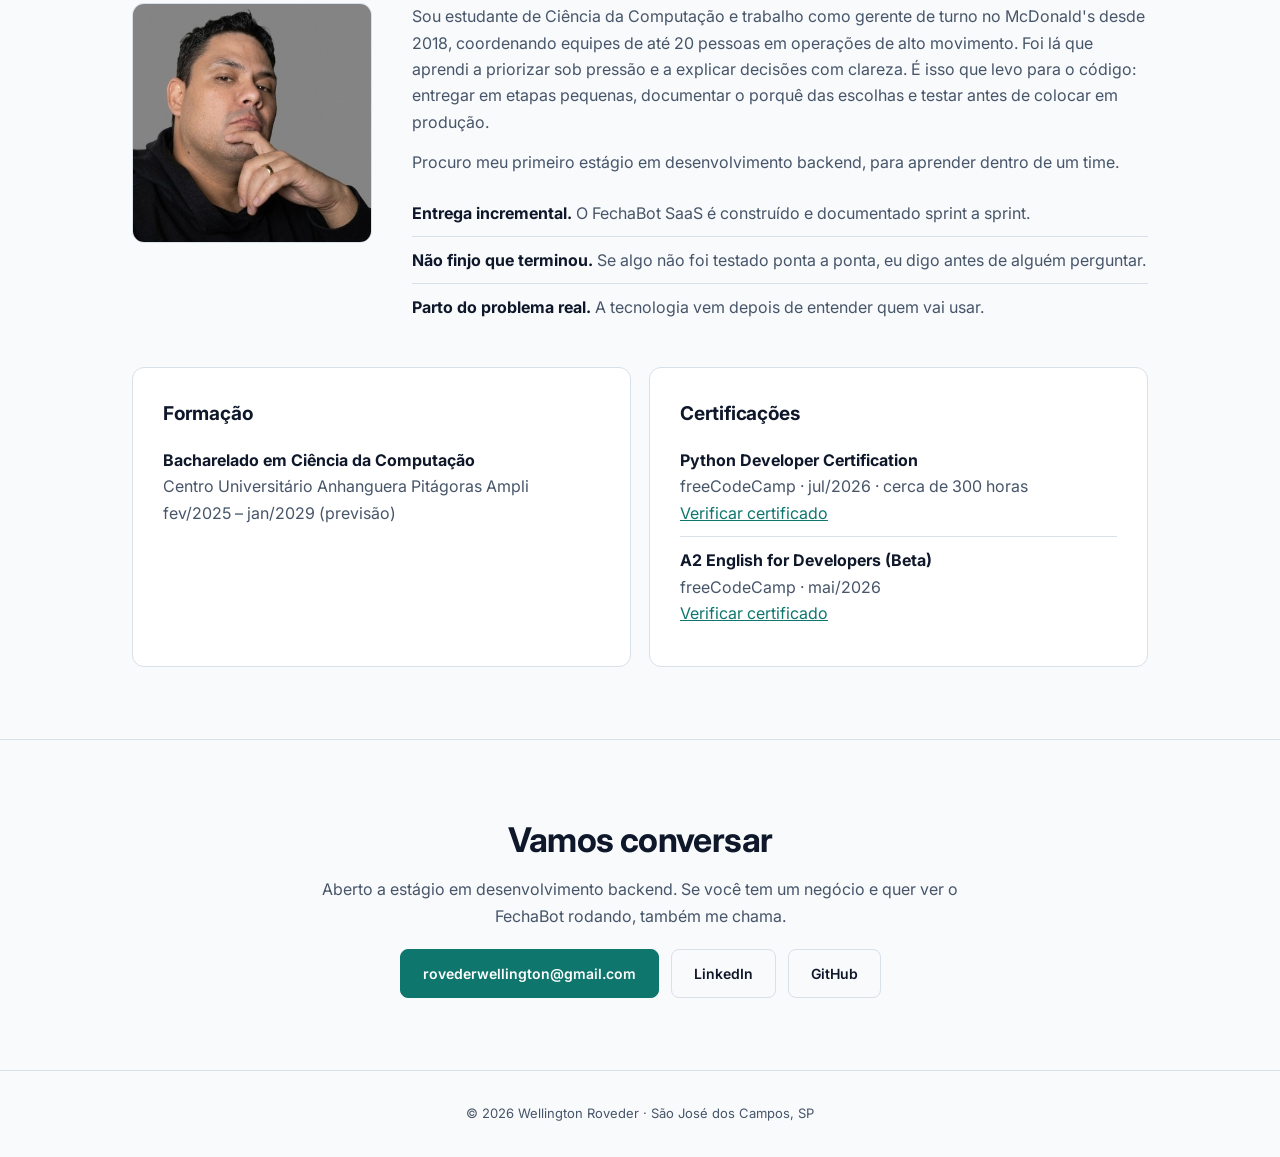
==== commit 37029424: "chore: new portifolio releasem" ====
--- a/index.html
+++ b/index.html
@@ -2,457 +2,157 @@
 <html lang="pt-BR">
 <head>
 <meta charset="UTF-8">
-<meta name="viewport" content="width=device-width, initial-scale=1.0">
-<title>Wellington Roveder — Dev Python / Backend</title>
-<meta name="description" content="Wellington Roveder — desenvolvedor Python backend. FechaBot: automação de fechamento operacional com IA, do MVP em produção ao SaaS multi-tenant.">
+<meta name="viewport" content="width=device-width, initial-scale=1, viewport-fit=cover">
+<title>Wellington Roveder | Backend com Java e Python</title>
+<meta name="description" content="Estudante de Ciência da Computação, backend com Java e Python. Autor do FechaBot, em uso diário por um restaurante real. Buscando estágio.">
+<meta name="theme-color" content="#0F172A">
+<meta property="og:type" content="website">
+<meta property="og:title" content="Wellington Roveder | Backend com Java e Python">
+<meta property="og:description" content="Estudante de Ciência da Computação buscando estágio em desenvolvimento backend.">
+<meta property="og:image" content="https://wellington-roveder.github.io/portifolio-Wellington-Roveder/foto_portifolio.jpg">
+<link rel="icon" href="data:image/svg+xml,%3Csvg xmlns='http://www.w3.org/2000/svg' viewBox='0 0 64 64'%3E%3Crect width='64' height='64' rx='12' fill='%230F172A'/%3E%3Ctext x='32' y='42' font-size='28' font-family='sans-serif' font-weight='700' text-anchor='middle' fill='%232DD4BF'%3EWR%3C/text%3E%3C/svg%3E">
 <link rel="preconnect" href="https://fonts.googleapis.com">
-<link href="https://fonts.googleapis.com/css2?family=Fraunces:opsz,wght@9..144,400;9..144,500;9..144,600;9..144,700&family=IBM+Plex+Sans:wght@400;500;600;700&family=JetBrains+Mono:wght@400;500;600&display=swap" rel="stylesheet">
-<style>
-  :root {
-    --bg: #F7F5F1;
-    --surface: #EEEAE3;
-    --surface2: #E4DFD6;
-    --border: #DAD3C6;
-    --border2: #C9C0AF;
-    --graphite: #23221F;
-    --slate: #6B6E73;
-    --slate-light: #8C8E92;
-    --petrol: #17494A;
-    --petrol-dark: #0F3536;
-    --bronze: #8B5A2B;
-    --bronze-light: #A9744A;
-    --bordeaux: #6E2A38;
-  }
-
-  * { margin: 0; padding: 0; box-sizing: border-box; }
-  html { scroll-behavior: smooth; }
-  body {
-    background: var(--bg);
-    color: var(--graphite);
-    font-family: 'IBM Plex Sans', sans-serif;
-    overflow-x: hidden;
-    -webkit-font-smoothing: antialiased;
-  }
-
-  ::selection { background: var(--petrol); color: var(--bg); }
-  ::-webkit-scrollbar { width: 6px; }
-  ::-webkit-scrollbar-track { background: var(--bg); }
-  ::-webkit-scrollbar-thumb { background: var(--border2); }
-  :focus-visible { outline: 2px solid var(--petrol); outline-offset: 3px; }
-
-  a { color: inherit; }
-
-  nav {
-    position: fixed; top: 0; left: 0; right: 0; z-index: 100; padding: 22px 48px;
-    display: flex; justify-content: space-between; align-items: center;
-    border-bottom: 1px solid var(--border); background: rgba(247,245,241,0.88); backdrop-filter: blur(10px);
-  }
-  .nav-logo { font-family: 'Fraunces', serif; font-weight: 600; font-size: 19px; color: var(--graphite); letter-spacing: -0.3px; }
-  .nav-logo span { color: var(--slate-light); font-weight: 400; }
-  .nav-links { display: flex; gap: 36px; list-style: none; }
-  .nav-links a { color: var(--slate); text-decoration: none; font-size: 11px; letter-spacing: 1.6px; text-transform: uppercase; font-weight: 600; position: relative; padding-bottom: 3px; transition: color 0.25s; }
-  .nav-links a::after { content: ''; position: absolute; left: 0; bottom: 0; width: 0; height: 1px; background: var(--petrol); transition: width 0.3s ease; }
-  .nav-links a:hover { color: var(--petrol); }
-  .nav-links a:hover::after { width: 100%; }
-
-  #hero { min-height: 96vh; display: flex; align-items: center; padding: 130px 48px 80px; position: relative; }
-  .hero-content { position: relative; z-index: 2; max-width: 780px; }
-  .hero-tag { display: inline-flex; align-items: center; gap: 10px; font-family: 'JetBrains Mono', monospace; font-size: 11px; color: var(--petrol); letter-spacing: 2px; text-transform: uppercase; margin-bottom: 30px; font-weight: 500; }
-  .hero-tag::before { content: ''; width: 20px; height: 1px; background: var(--petrol); }
-  .hero-name { font-family: 'Fraunces', serif; font-size: clamp(44px, 6.4vw, 78px); font-weight: 600; line-height: 1.04; letter-spacing: -1.5px; margin-bottom: 28px; color: var(--graphite); }
-  .hero-name em { font-style: italic; font-weight: 500; color: var(--petrol); }
-  .hero-desc { font-size: 16px; line-height: 1.8; color: var(--slate); max-width: 560px; margin-bottom: 24px; }
-  .hero-desc strong { color: var(--graphite); font-weight: 600; }
-  .hero-proof { display: flex; gap: 36px; flex-wrap: wrap; margin: 36px 0 44px; padding-top: 28px; border-top: 1px solid var(--border); max-width: 580px; }
-  .proof-item .proof-num { font-family: 'Fraunces', serif; font-size: 25px; font-weight: 600; color: var(--petrol); line-height: 1; }
-  .proof-item .proof-label { font-size: 10.5px; color: var(--slate); text-transform: uppercase; letter-spacing: 0.6px; margin-top: 8px; display: block; max-width: 150px; line-height: 1.5; }
-
-  .btn-primary { display: inline-flex; align-items: center; gap: 8px; padding: 15px 30px; background: var(--petrol); color: var(--bg); text-decoration: none; font-size: 12.5px; font-weight: 600; letter-spacing: 0.3px; transition: 0.25s ease; border: 1px solid var(--petrol); }
-  .btn-primary:hover { background: var(--petrol-dark); border-color: var(--petrol-dark); transform: translateY(-1px); }
-  .btn-secondary { display: inline-flex; align-items: center; gap: 8px; padding: 15px 30px; border: 1px solid var(--border2); color: var(--graphite); text-decoration: none; font-size: 12.5px; font-weight: 600; transition: 0.25s ease; }
-  .btn-secondary:hover { border-color: var(--petrol); color: var(--petrol); }
-
-  section { padding: 110px 48px; }
-  .section-header { display: flex; align-items: baseline; gap: 18px; margin-bottom: 20px; }
-  .section-eyebrow { font-family: 'JetBrains Mono', monospace; font-size: 11px; color: var(--petrol); letter-spacing: 2px; text-transform: uppercase; font-weight: 500; white-space: nowrap; }
-  .section-title { font-family: 'Fraunces', serif; font-size: 34px; font-weight: 600; letter-spacing: -0.5px; }
-  .section-line { flex: 1; height: 1px; background: var(--border); }
-  .section-sub { font-size: 14px; color: var(--slate); margin-bottom: 56px; max-width: 600px; line-height: 1.7; }
-
-  /* ---------- FLAGSHIP ---------- */
-  #flagship { background: var(--surface); border-top: 1px solid var(--border); border-bottom: 1px solid var(--border); }
-  .flagship-card { border: 1px solid var(--border2); background: var(--bg); padding: 56px; }
-  .flagship-top { display: flex; justify-content: space-between; align-items: flex-start; gap: 24px; flex-wrap: wrap; margin-bottom: 28px; }
-  .flagship-title { font-family: 'Fraunces', serif; font-size: 30px; font-weight: 600; letter-spacing: -0.5px; }
-  .flagship-title em { font-style: italic; color: var(--petrol); }
-  .status-badges { display: flex; gap: 10px; flex-wrap: wrap; }
-  .status-badge { font-family: 'JetBrains Mono', monospace; font-size: 10px; text-transform: uppercase; letter-spacing: 0.8px; padding: 7px 13px; border: 1px solid; display: inline-flex; align-items: center; gap: 7px; font-weight: 500; }
-  .status-badge::before { content: ''; width: 6px; height: 6px; border-radius: 50%; }
-  .status-badge.live { border-color: var(--petrol); color: var(--petrol); }
-  .status-badge.live::before { background: var(--petrol); }
-  .status-badge.local { border-color: var(--bronze); color: var(--bronze); }
-  .status-badge.local::before { background: var(--bronze); }
-
-  .flagship-desc { font-size: 15px; line-height: 1.9; color: var(--slate); max-width: 740px; margin-bottom: 40px; }
-  .flagship-desc strong { color: var(--graphite); font-weight: 600; }
-
-  .flagship-grid { display: grid; grid-template-columns: 1.1fr 1fr; gap: 48px; }
-
-  .arch-list { list-style: none; display: flex; flex-direction: column; gap: 14px; }
-  .arch-list li { display: flex; gap: 12px; font-size: 13px; color: var(--slate); line-height: 1.65; padding-bottom: 14px; border-bottom: 1px solid var(--border); }
-  .arch-list li:last-child { border-bottom: none; }
-  .arch-list .arch-icon { color: var(--petrol); flex-shrink: 0; font-weight: 600; }
-  .arch-list strong { color: var(--graphite); font-weight: 600; }
-
-  .pipeline-box { border: 1px solid var(--border); padding: 26px; background: var(--surface); }
-  .pipeline-label { font-family: 'JetBrains Mono', monospace; font-size: 10px; color: var(--slate); text-transform: uppercase; letter-spacing: 1.2px; margin-bottom: 18px; display: flex; justify-content: space-between; }
-  .sprint-row { display: flex; align-items: center; gap: 10px; font-size: 12px; padding: 6px 0; color: var(--slate); }
-  .sprint-row .dot { width: 15px; height: 15px; border-radius: 3px; flex-shrink: 0; display: flex; align-items: center; justify-content: center; font-size: 9px; font-family: 'JetBrains Mono', monospace; }
-  .sprint-row.done .dot { background: rgba(23,73,74,0.08); color: var(--petrol); border: 1px solid var(--petrol); }
-  .sprint-row.done .name { color: var(--graphite); }
-  .sprint-row.pending .dot { background: transparent; border: 1px dashed var(--slate-light); color: var(--slate-light); }
-  .pipeline-note { margin-top: 18px; padding-top: 16px; border-top: 1px solid var(--border); font-size: 12px; color: var(--bronze); line-height: 1.7; }
-
-  .flagship-stack { display: flex; flex-wrap: wrap; gap: 8px; margin: 32px 0; }
-  .flagship-cta { display: flex; gap: 16px; flex-wrap: wrap; align-items: center; margin-top: 8px; }
-  .flagship-cta-note { font-size: 12px; color: var(--slate-light); max-width: 340px; line-height: 1.6; }
-
-  /* ---------- STACK ---------- */
-  .stack-grid { display: grid; grid-template-columns: repeat(auto-fill, minmax(175px, 1fr)); gap: 12px; }
-  .stack-item { padding: 22px; border: 1px solid var(--border); background: var(--bg); transition: 0.25s ease; }
-  .stack-item:hover { border-color: var(--petrol); transform: translateY(-2px); }
-  .stack-icon { font-size: 22px; margin-bottom: 14px; }
-  .stack-name { font-size: 13.5px; font-weight: 600; margin-bottom: 5px; }
-  .stack-level { font-family: 'JetBrains Mono', monospace; font-size: 10px; text-transform: uppercase; letter-spacing: 0.4px; }
-  .stack-level.aprendendo { color: var(--bordeaux); }
-  .stack-level.solida { color: var(--petrol); }
-  .stack-level.evolucao { color: var(--bronze); }
-
-  .stack-legend { display: flex; gap: 24px; flex-wrap: wrap; margin-bottom: 24px; font-family: 'JetBrains Mono', monospace; font-size: 10.5px; color: var(--slate); text-transform: uppercase; letter-spacing: 0.4px; }
-  .stack-legend span { display: inline-flex; align-items: center; gap: 7px; }
-  .stack-legend .dot { width: 7px; height: 7px; border-radius: 50%; }
-  .stack-legend .dot.avancado { background: var(--petrol); }
-  .stack-legend .dot.intermediario { background: var(--bronze); }
-  .stack-legend .dot.basico { background: var(--bordeaux); }
-
-  .projects-grid { display: grid; grid-template-columns: repeat(auto-fit, minmax(420px, 1fr)); gap: 24px; }
-  .project-card { border: 1px solid var(--border); background: var(--bg); padding: 40px; position: relative; transition: 0.3s ease; }
-  .project-card:hover { border-color: var(--petrol); transform: translateY(-3px); }
-  .project-badge { position: absolute; top: 24px; right: 24px; padding: 5px 11px; border: 1px solid var(--petrol); font-family: 'JetBrains Mono', monospace; font-size: 9px; color: var(--petrol); text-transform: uppercase; letter-spacing: 0.5px; }
-  .project-num { font-family: 'Fraunces', serif; font-size: 42px; font-weight: 600; color: var(--border2); margin-bottom: 12px; }
-  .project-title { font-family: 'Fraunces', serif; font-size: 21px; font-weight: 600; margin-bottom: 12px; }
-  .project-desc { font-size: 13.5px; color: var(--slate); line-height: 1.7; margin-bottom: 24px; }
-  .tag { display: inline-block; padding: 4px 12px; border: 1px solid var(--border); font-family: 'JetBrains Mono', monospace; font-size: 10px; color: var(--slate); margin: 0 4px 8px 0; text-transform: uppercase; }
-  .tag.highlight { border-color: var(--petrol); color: var(--petrol); }
-  .project-links { display: flex; gap: 20px; align-items: center; flex-wrap: wrap; }
-  .project-link { color: var(--petrol); text-decoration: none; font-size: 11px; text-transform: uppercase; letter-spacing: 0.6px; font-weight: 600; transition: 0.2s; }
-  .project-link:hover { color: var(--petrol-dark); }
-  .project-link.live { color: var(--bronze); }
-  .project-link.live:hover { color: #6e4720; }
-
-  .about-grid { display: grid; grid-template-columns: 260px 1fr 1fr; gap: 48px; }
-  .about-photo { border: 1px solid var(--border); padding: 10px; background: var(--surface); align-self: start; }
-  .about-photo img { width: 100%; display: block; filter: grayscale(45%) contrast(1.02); transition: 0.3s; }
-  .about-photo:hover img { filter: grayscale(0%); }
-  .about-text p { font-size: 14.5px; color: var(--slate); line-height: 1.9; margin-bottom: 16px; }
-  .about-text strong { color: var(--petrol); font-weight: 600; }
-
-  .traits-list { list-style: none; display: flex; flex-direction: column; gap: 18px; }
-  .traits-list li { font-size: 13.5px; color: var(--slate); line-height: 1.7; padding-left: 20px; position: relative; }
-  .traits-list li::before { content: '—'; position: absolute; left: 0; color: var(--petrol); font-weight: 600; }
-  .traits-list strong { color: var(--graphite); font-weight: 600; }
-
-  #contact { text-align: center; }
-  .contact-title { font-family: 'Fraunces', serif; font-size: clamp(38px, 5vw, 60px); font-weight: 600; margin-bottom: 22px; letter-spacing: -1px; }
-  .contact-title em { font-style: italic; color: var(--petrol); }
-  .contact-sub { font-size: 14px; color: var(--slate); max-width: 480px; margin: 0 auto 40px; line-height: 1.8; }
-  .contact-links { display: flex; justify-content: center; gap: 18px; flex-wrap: wrap; }
-
-  .reveal { opacity: 0; transform: translateY(14px); transition: 0.7s cubic-bezier(0.16,1,0.3,1); }
-  .reveal.visible { opacity: 1; transform: translateY(0); }
-
-  @media (prefers-reduced-motion: reduce) {
-    .reveal { opacity: 1; transform: none; transition: none; }
-    html { scroll-behavior: auto; }
-  }
-
-  @media (max-width: 1000px) {
-    .flagship-grid { grid-template-columns: 1fr; }
-    .about-grid { grid-template-columns: 1fr; }
-    .about-photo { max-width: 220px; }
-  }
-  @media (max-width: 900px) {
-    .projects-grid { grid-template-columns: 1fr; }
-    section { padding: 76px 24px; }
-    .flagship-card { padding: 32px 24px; }
-    nav { padding: 18px 20px; }
-    .nav-links { display: none; }
-    .section-header { flex-wrap: wrap; }
-  }
-</style>
+<link rel="preconnect" href="https://fonts.gstatic.com" crossorigin>
+<link href="https://fonts.googleapis.com/css2?family=Inter:wght@400;500;600;700&family=JetBrains+Mono:wght@400;500&display=swap" rel="stylesheet">
+<link rel="stylesheet" href="style.css">
 </head>
 <body>
+<header><div class="w ni">
+  <a class="logo" href="index.html">Wellington Roveder</a>
+  <button class="burger" aria-label="Abrir menu" aria-expanded="false" aria-controls="menu">Menu</button>
+  <nav id="menu">
+    <a href="#fundamentos">Fundamentos</a>
+    <a href="#projetos">Projetos</a>
+    <a href="case-study.html">FechaBot</a>
+    <a href="#stack">Stack</a>
+    <a href="#sobre">Sobre</a>
+    <a href="#contato">Contato</a>
+  </nav>
+</div></header>
 
-<nav>
-  <div class="nav-logo">Wellington<span> Roveder</span></div>
-  <ul class="nav-links">
-    <li><a href="#flagship">FechaBot</a></li>
-    <li><a href="#stack">Stack</a></li>
-    <li><a href="#projects">Projetos</a></li>
-    <li><a href="#about">Sobre</a></li>
-  </ul>
-</nav>
+<main>
+<section class="hero w">
+  <p class="eyebrow">Estudante de Ciência da Computação · São José dos Campos, SP</p>
+  <h1>Wellington Roveder</h1>
+  <p class="lead">Backend com Java e Python. Um projeto meu roda todo dia em um restaurante real, e agora estou aprofundando Java e arquitetura. Procuro um estágio em desenvolvimento backend.</p>
+  <p class="avail">Disponível das 8h às 18h · presencial em São José dos Campos, híbrido ou remoto</p>
+  <div class="btns">
+    <a class="btn p" href="#projetos">Ver projetos</a>
+    <a class="btn" href="case-study.html">FechaBot</a>
+    <a class="btn" href="https://www.linkedin.com/in/wellington-roveder/" target="_blank" rel="noopener">LinkedIn</a>
+    <a class="btn" href="https://github.com/Wellington-Roveder" target="_blank" rel="noopener">GitHub</a>
+  </div>
+  <dl class="stats">
+    <div><dt>20 min → 30 s</dt><dd>Fechamento de caixa do FechaBot, em uso diário</dd></div>
+    <div><dt>10 de 11</dt><dd>Sprints concluídos no FechaBot SaaS</dd></div>
+    <div><dt>126</dt><dd>Testes automatizados no Audioguia</dd></div>
+    <div><dt>~300 h</dt><dd>Python Developer Certification</dd></div>
+  </dl>
+</section>
 
-<section id="hero">
-  <div class="hero-content">
-    <div class="hero-tag">Disponível para estágio / júnior — backend</div>
-    <h1 class="hero-name">
-      Wellington Danilo<br><em>Roveder.</em>
-    </h1>
-    <p class="hero-desc">
-      Desenvolvedor Python focado em <strong>automação de processos e backend de dados</strong>.
-      Construí uma solução que já roda em produção reduzindo um fechamento operacional de
-      <strong>20 minutos para 30 segundos</strong> — e agora estou evoluindo ela para um SaaS
-      multi-tenant com IA integrada.
-    </p>
-    <div class="hero-proof">
-      <div class="proof-item">
-        <div class="proof-num">20min → 30s</div>
-        <span class="proof-label">Tempo de fechamento reduzido em produção real</span>
-      </div>
-      <div class="proof-item">
-        <div class="proof-num">10 sprints</div>
-        <span class="proof-label">Entregues de forma incremental no FechaBot SaaS</span>
-      </div>
-      <div class="proof-item">
-        <div class="proof-num">10 anos</div>
-        <span class="proof-label">De gestão operacional sob pressão real</span>
-      </div>
+<section class="sec" id="fundamentos"><div class="w">
+  <h2>Fundamentos</h2>
+  <p class="sub">A base vem antes da stack.</p>
+  <div class="g2">
+    <div class="card">
+      <h3>O que eu sei</h3>
+      <p>Estruturas de dados (listas, hash tables, grafos e árvores), algoritmos (incluindo recursão e programação dinâmica) e orientação a objetos.</p>
+      <p>Essa base vem da faculdade, da Python Developer Certification do freeCodeCamp (cerca de 300 horas) e da prática de problemas no LeetCode.</p>
     </div>
-    <div style="display:flex; gap:16px; flex-wrap:wrap;">
-      <a href="#flagship" class="btn-primary">Ver o FechaBot →</a>
-      <a href="https://github.com/Wellington-Roveder" target="_blank" class="btn-secondary">GitHub ↗</a>
+    <div class="card">
+      <h3>Estudando agora</h3>
+      <p>Java a fundo: coleções, generics, streams, JVM, concorrência, testes com JUnit, Maven e design patterns. Depois, arquitetura em camadas e Spring Boot.</p>
+      <p>O que aprendo em Java vai sendo aplicado no OrderManager, abaixo.</p>
     </div>
   </div>
-</section>
+</div></section>
 
-<section id="flagship">
-  <div class="section-header reveal">
-    <span class="section-eyebrow">Projeto principal</span>
-    <div class="section-line"></div>
+<section class="sec" id="projetos"><div class="w">
+  <h2>Projetos</h2>
+  <p class="sub">Os que eu mantenho e atualizo. Outros estudos e projetos pausados ficam no GitHub.</p>
+
+  <article class="card feat">
+    <span class="st">MVP em produção · SaaS em desenvolvimento</span>
+    <h3>FechaBot</h3>
+    <p>Automação de fechamento de caixa criada para a Pollo Loko, em São José dos Campos. A primeira versão, em Python e Pandas, lê as planilhas do PDV e gera o relatório do dia em cerca de 30 segundos, no lugar de 20 minutos de trabalho manual, e está em uso diário desde o lançamento.</p>
+    <p>A partir dela estou construindo um SaaS multi-tenant. O código é privado, e a arquitetura está documentada em um case study público.</p>
+    <div class="chips"><span class="chip">Python</span><span class="chip">Pandas</span><span class="chip">FastAPI</span><span class="chip">PostgreSQL</span><span class="chip">Redis</span><span class="chip">Celery</span><span class="chip">Next.js</span></div>
+    <div class="links">
+      <a class="btn p" href="case-study.html">Página do FechaBot</a>
+      <a class="btn" href="https://github.com/Wellington-Roveder/fechabot-case-study" target="_blank" rel="noopener">Case study no GitHub</a>
+      <a class="btn" href="https://github.com/Wellington-Roveder/FechaBot-MVP" target="_blank" rel="noopener">MVP no GitHub</a>
+    </div>
+  </article>
+
+  <div class="g2">
+    <article class="card">
+      <span class="st">MVP em produção</span>
+      <h3>Audioguia Cultural SJC</h3>
+      <p>Plataforma web para exposições culturais: cada obra tem um QR Code que abre uma página com texto, áudio, audiodescrição e vídeo em Libras. Tem painel administrativo e métricas de acesso por obra.</p>
+      <p>Nasceu como atividade extensionista da faculdade, com a Casa de Cultura Chico Triste como contexto de aplicação. Tem 126 testes automatizados e integração contínua.</p>
+      <div class="chips"><span class="chip">FastAPI</span><span class="chip">PostgreSQL</span><span class="chip">Next.js</span><span class="chip">TypeScript</span><span class="chip">Pytest</span><span class="chip">GitHub Actions</span></div>
+      <div class="links">
+        <a class="btn p" href="https://audioguia-cultural-sjc.vercel.app" target="_blank" rel="noopener">Ver online</a>
+        <a class="btn" href="https://github.com/Wellington-Roveder/audioguia-cultural-sjc" target="_blank" rel="noopener">GitHub</a>
+      </div>
+    </article>
+    <article class="card">
+      <span class="st">Em evolução</span>
+      <h3>OrderManager</h3>
+      <p>Aplicação de console em Java para gerenciar clientes e pedidos, em arquitetura MVC com camadas de modelo, regras de negócio, controllers e view.</p>
+      <p>É o repositório onde aplico meu roadmap de estudos, e ele muda a cada etapa. Próximos passos: testes com JUnit, Maven e design patterns.</p>
+      <div class="chips"><span class="chip">Java</span><span class="chip">POO</span><span class="chip">MVC</span></div>
+      <div class="links">
+        <a class="btn p" href="https://github.com/Wellington-Roveder/OrderManagerMvc" target="_blank" rel="noopener">GitHub</a>
+      </div>
+    </article>
   </div>
-  <h2 class="section-title reveal" style="margin-bottom: 16px;">FechaBot</h2>
-  <p class="section-sub reveal">Da dor real de um negócio até uma arquitetura pensada pra escalar. Este é o projeto que melhor mostra como eu penso e entrego.</p>
+</div></section>
 
-  <div class="flagship-card reveal">
-    <div class="flagship-top">
-      <h3 class="flagship-title">Fecha<em>Bot</em></h3>
-      <div class="status-badges">
-        <span class="status-badge live">MVP em produção</span>
-        <span class="status-badge live">SaaS validado ponta a ponta</span>
-      </div>
-    </div>
+<section class="sec" id="stack"><div class="w">
+  <h2>Stack</h2>
+  <p class="sub">Separada pelo que uso como base, pelo que já usei nos projetos e pelo que estou estudando.</p>
+  <div class="grp"><h3>Principal</h3><div class="chips"><span class="chip">Java</span><span class="chip">Python</span><span class="chip">SQL</span><span class="chip">PostgreSQL</span><span class="chip">Git</span></div></div>
+  <div class="grp"><h3>Nos projetos</h3><div class="chips"><span class="chip">FastAPI</span><span class="chip">Pandas</span><span class="chip">Redis</span><span class="chip">Celery</span><span class="chip">Docker</span><span class="chip">Pytest</span><span class="chip">GitHub Actions</span><span class="chip">Next.js</span><span class="chip">TypeScript</span><span class="chip">Django REST Framework</span></div></div>
+  <div class="grp"><h3>Estudando</h3><div class="chips"><span class="chip">JUnit</span><span class="chip">Maven</span><span class="chip">Design patterns</span><span class="chip">Spring Boot</span></div></div>
+</div></section>
 
-    <p class="flagship-desc">
-      O FechaBot nasceu resolvendo um problema concreto: uma loja fechava o caixa manualmente
-      todo dia, cruzando planilhas do PDV. O <strong>MVP em Python + Pandas</strong> automatizou
-      isso e está em uso real na Pollo Loko (SJC), cortando o fechamento de <strong>20 minutos
-      para cerca de 30 segundos</strong>.
-      A partir dessa validação, comecei a construir a versão <strong>SaaS multi-tenant</strong>:
-      qualquer negócio configura seus próprios filtros e template de mensagem, faz upload da
-      planilha e recebe o resumo pronto no WhatsApp — com um histórico consultável por IA em
-      linguagem natural, como um cientista de dados de bolso.
-    </p>
-
-    <div class="flagship-grid">
-      <div>
-        <ul class="arch-list">
-          <li><span class="arch-icon">—</span><span><strong>Multi-tenant desde o schema</strong> — todo dado isolado por tenant_id, sem exceção, do banco ao JWT.</span></li>
-          <li><span class="arch-icon">—</span><span><strong>Fila assíncrona com Celery + Redis</strong> — nenhum envio ao WhatsApp acontece de forma síncrona.</span></li>
-          <li><span class="arch-icon">—</span><span><strong>IA analista via Claude API</strong> — chat que responde sobre o histórico do próprio negócio, contexto sempre isolado por tenant.</span></li>
-          <li><span class="arch-icon">—</span><span><strong>Camada de segurança dedicada</strong> — rate limiting por IP e por tenant, headers de segurança, segredos como SecretStr, sanitização contra path traversal.</span></li>
-          <li><span class="arch-icon">—</span><span><strong>Histórico persistido</strong> — resultados calculados no Postgres, planilha original preservada no Cloudflare R2.</span></li>
-        </ul>
-
-        <div class="flagship-stack">
-          <span class="tag highlight">FastAPI</span>
-          <span class="tag highlight">Next.js</span>
-          <span class="tag highlight">PostgreSQL</span>
-          <span class="tag highlight">Redis / Celery</span>
-          <span class="tag highlight">Claude API</span>
-          <span class="tag">Docker</span>
-          <span class="tag">Cloudflare R2</span>
-          <span class="tag">JWT / bcrypt</span>
-          <span class="tag">Meta Cloud API</span>
-        </div>
-      </div>
-
-      <div class="pipeline-box">
-        <div class="pipeline-label"><span>Pipeline de sprints</span><span>10/11 concluídos</span></div>
-
-        <div class="sprint-row done"><div class="dot">✓</div><span class="name">01 — Fundação multi-tenant do banco</span></div>
-        <div class="sprint-row done"><div class="dot">✓</div><span class="name">02 — Leitor de planilha dinâmico</span></div>
-        <div class="sprint-row done"><div class="dot">✓</div><span class="name">03 — Autenticação JWT</span></div>
-        <div class="sprint-row done"><div class="dot">✓</div><span class="name">04 — WhatsApp + fila Celery</span></div>
-        <div class="sprint-row done"><div class="dot">✓</div><span class="name">05 — Pipeline completo + CRUD</span></div>
-        <div class="sprint-row done"><div class="dot">✓</div><span class="name">06 — Frontend MVP (Next.js)</span></div>
-        <div class="sprint-row done"><div class="dot">✓</div><span class="name">07 — Integração ponta a ponta</span></div>
-        <div class="sprint-row done"><div class="dot">✓</div><span class="name">08 — Melhorias pós-MVP</span></div>
-        <div class="sprint-row done"><div class="dot">✓</div><span class="name">09 — IA integrada (Claude API)</span></div>
-        <div class="sprint-row done"><div class="dot">✓</div><span class="name">10 — Segurança (rate limit, headers, secrets)</span></div>
-        <div class="sprint-row pending"><div class="dot"></div><span class="name">11 — Cobrança, deploy e onboarding</span></div>
-
-        <div class="pipeline-note">
-          Envio real de WhatsApp e chat de IA já testados ponta a ponta, com mensagem entregue
-          de fato. Falta só a sprint de cobrança, deploy e onboarding pra abrir o SaaS pra
-          recrutadores testarem e ver a demo em vídeo.
-        </div>
-      </div>
-    </div>
-
-    <div class="flagship-cta">
-      <a href="case-study.html" class="btn-primary">Ver case study técnico →</a>
-      <a href="https://github.com/Wellington-Roveder/FechaBot-MVP" target="_blank" class="btn-secondary">Ver o MVP no GitHub →</a>
-      <a href="mailto:rovederwellington@gmail.com?subject=FechaBot%20-%20quero%20ver%20uma%20demo" class="btn-secondary">Pedir demo por email</a>
-      <span class="flagship-cta-note">O case study documenta arquitetura, segurança e demos em vídeo do SaaS validado, sem expor o código-fonte.</span>
+<section class="sec" id="sobre"><div class="w">
+  <h2>Sobre</h2>
+  <p class="sub">&nbsp;</p>
+  <div class="ab">
+    <img src="foto_portifolio.jpg" alt="Foto de Wellington Roveder" width="240" height="240">
+    <div>
+      <p>Sou estudante de Ciência da Computação e trabalho como gerente de turno no McDonald's desde 2018, coordenando equipes de até 20 pessoas em operações de alto movimento. Foi lá que aprendi a priorizar sob pressão e a explicar decisões com clareza. É isso que levo para o código: entregar em etapas pequenas, documentar o porquê das escolhas e testar antes de colocar em produção.</p>
+      <p>Procuro meu primeiro estágio em desenvolvimento backend, para aprender dentro de um time.</p>
+      <ul class="l">
+        <li><strong>Entrega incremental.</strong> O FechaBot SaaS é construído e documentado sprint a sprint.</li>
+        <li><strong>Não finjo que terminou.</strong> Se algo não foi testado ponta a ponta, eu digo antes de alguém perguntar.</li>
+        <li><strong>Parto do problema real.</strong> A tecnologia vem depois de entender quem vai usar.</li>
+      </ul>
     </div>
   </div>
-</section>
+  <div class="g2" style="margin-top:36px">
+    <div class="card"><h3>Formação</h3><ul class="l"><li><strong>Bacharelado em Ciência da Computação</strong><br>Centro Universitário Anhanguera Pitágoras Ampli<br>fev/2025 – jan/2029 (previsão)</li></ul></div>
+    <div class="card"><h3>Certificações</h3><ul class="l">
+      <li><strong>Python Developer Certification</strong><br>freeCodeCamp · jul/2026 · cerca de 300 horas<br><a href="https://freecodecamp.org/certification/wellingtonroveder/python-v9" target="_blank" rel="noopener">Verificar certificado</a></li>
+      <li><strong>A2 English for Developers (Beta)</strong><br>freeCodeCamp · mai/2026<br><a href="https://freecodecamp.org/certification/wellingtonroveder/a2-english-for-developers" target="_blank" rel="noopener">Verificar certificado</a></li>
+    </ul></div>
+  </div>
+</div></section>
 
-<section id="stack">
-  <div class="section-header reveal">
-    <span class="section-eyebrow">Ferramentas</span>
-    <div class="section-line"></div>
+<section class="sec cta" id="contato"><div class="w">
+  <h2>Vamos conversar</h2>
+  <p class="sub" style="margin:0 auto">Aberto a estágio em desenvolvimento backend. Se você tem um negócio e quer ver o FechaBot rodando, também me chama.</p>
+  <div class="btns">
+    <a class="btn p" href="mailto:rovederwellington@gmail.com">rovederwellington@gmail.com</a>
+    <a class="btn" href="https://www.linkedin.com/in/wellington-roveder/" target="_blank" rel="noopener">LinkedIn</a>
+    <a class="btn" href="https://github.com/Wellington-Roveder" target="_blank" rel="noopener">GitHub</a>
   </div>
-  <h2 class="section-title reveal" style="margin-bottom: 16px;">Stack Técnica</h2>
-  <p class="section-sub reveal">Sem porcentagem inventada. Cada nível reflete onde a tecnologia foi realmente usada, em escala de mercado.</p>
-  <div class="stack-legend reveal">
-    <span><span class="dot avancado"></span>Avançado — uso recorrente e autônomo, inclusive em produção</span>
-    <span><span class="dot intermediario"></span>Intermediário — já entreguei funcionalidades reais, ainda consolidando</span>
-    <span><span class="dot basico"></span>Básico — primeiro contato, em estudo ativo</span>
-  </div>
-  <div class="stack-grid reveal">
-    <div class="stack-item"><div class="stack-icon">🐍</div><div class="stack-name">Python</div><div class="stack-level solida">Avançado</div></div>
-    <div class="stack-item"><div class="stack-icon">⚡</div><div class="stack-name">FastAPI</div><div class="stack-level solida">Avançado</div></div>
-    <div class="stack-item"><div class="stack-icon">📊</div><div class="stack-name">Pandas / ETL</div><div class="stack-level solida">Avançado</div></div>
-    <div class="stack-item"><div class="stack-icon">🐘</div><div class="stack-name">PostgreSQL / SQL</div><div class="stack-level solida">Avançado</div></div>
-    <div class="stack-item"><div class="stack-icon">🔄</div><div class="stack-name">n8n / Automação</div><div class="stack-level solida">Avançado</div></div>
-    <div class="stack-item"><div class="stack-icon">⚛️</div><div class="stack-name">Next.js / React</div><div class="stack-level evolucao">Intermediário</div></div>
-    <div class="stack-item"><div class="stack-icon">🧵</div><div class="stack-name">Redis / Celery</div><div class="stack-level evolucao">Intermediário</div></div>
-    <div class="stack-item"><div class="stack-icon">🐳</div><div class="stack-name">Docker</div><div class="stack-level evolucao">Intermediário</div></div>
-    <div class="stack-item"><div class="stack-icon">🤖</div><div class="stack-name">Claude API / IA</div><div class="stack-level evolucao">Intermediário</div></div>
-    <div class="stack-item"><div class="stack-icon">🐙</div><div class="stack-name">Git / GitHub</div><div class="stack-level evolucao">Intermediário</div></div>
-    <div class="stack-item"><div class="stack-icon">🎸</div><div class="stack-name">Django</div><div class="stack-level aprendendo">Básico</div></div>
-  </div>
-</section>
+</div></section>
+</main>
 
-<section id="projects">
-  <div class="section-header reveal">
-    <span class="section-eyebrow">Portfólio</span>
-    <div class="section-line"></div>
-  </div>
-  <h2 class="section-title reveal" style="margin-bottom: 56px;">Outros Projetos</h2>
-  <div class="projects-grid">
-
-    <div class="project-card reveal">
-      <div class="project-badge">Em Produção</div>
-      <div class="project-num">01</div>
-      <h3 class="project-title">FechaBot MVP</h3>
-      <p class="project-desc">A versão que validou tudo. Solução de automação comercial implantada na Pollo Loko (SJC): lê a planilha do PDV, processa com Pandas e gera o relatório pronto pro WhatsApp como executável portátil. Reduziu o fechamento de caixa de 20 min para 30 segundos.</p>
-      <div class="project-tags" style="margin-bottom:20px;">
-        <span class="tag highlight">Python</span><span class="tag highlight">Pandas</span><span class="tag">Tkinter</span><span class="tag">PyInstaller</span>
-      </div>
-      <div class="project-links">
-        <a href="https://github.com/Wellington-Roveder/FechaBot-MVP" target="_blank" class="project-link">GitHub →</a>
-      </div>
-    </div>
-
-    <div class="project-card reveal">
-      <div class="project-badge">Em Produção</div>
-      <div class="project-num">02</div>
-      <h3 class="project-title">Django Produtos API</h3>
-      <p class="project-desc">API REST completa com autenticação JWT, rate limiting, containerização Docker e deploy em produção no Render. CRUD de produtos com PostgreSQL, testes automatizados e HTTPS configurado.</p>
-      <div class="project-tags" style="margin-bottom:20px;">
-        <span class="tag highlight">Django</span><span class="tag highlight">PostgreSQL</span><span class="tag highlight">JWT</span><span class="tag">Docker</span>
-      </div>
-      <div class="project-links">
-        <a href="https://github.com/Wellington-Roveder/django-produtos-api" target="_blank" class="project-link">GitHub →</a>
-        <a href="https://django-produtos-api.onrender.com/api" target="_blank" class="project-link live">API ao vivo ↗</a>
-      </div>
-    </div>
-
-    <div class="project-card reveal">
-      <div class="project-num">03</div>
-      <h3 class="project-title">SentinelLog</h3>
-      <p class="project-desc">Pipeline ETL que monitora preços de jogos via API REST, persiste histórico em SQLite e detecta variações automaticamente. FastAPI expõe endpoint consumido pelo n8n para alertas por email, com dashboard interativo em Streamlit.</p>
-      <div class="project-tags" style="margin-bottom:20px;">
-        <span class="tag highlight">FastAPI</span><span class="tag highlight">n8n</span><span class="tag">SQLite</span><span class="tag">Streamlit</span>
-      </div>
-      <div class="project-links">
-        <a href="https://github.com/Wellington-Roveder/SentinelLog-game-price-monitor" target="_blank" class="project-link">GitHub →</a>
-      </div>
-    </div>
-
-  </div>
-</section>
-
-<section id="about">
-  <div class="section-header reveal">
-    <span class="section-eyebrow">Perfil</span>
-    <div class="section-line"></div>
-  </div>
-  <h2 class="section-title reveal" style="margin-bottom: 56px;">Sobre Mim</h2>
-  <div class="about-grid">
-    <div class="about-photo reveal">
-      <img src="eu_profissional.png" alt="Wellington Roveder">
-    </div>
-    <div class="about-text reveal">
-      <p>Sou estudante de <strong>Ciência da Computação</strong> e atualmente Gerente de Plantão no McDonald's, onde estou há 10 anos.</p>
-      <p>Gerenciar operação de alto volume me ensinou a ter <strong>foco em resultado</strong> e a lidar com sistemas que não podem falhar sob pressão — inventário, gente, prazo, tudo ao mesmo tempo. É essa mentalidade que trago pro código: entregar em sprints pequenos, documentar decisões, e não subir nada pra produção sem testar de verdade.</p>
-      <p>Meu objetivo agora é minha primeira posição formal como desenvolvedor backend, aplicando isso em um time.</p>
-    </div>
-    <ul class="traits-list reveal">
-      <li><strong>Entrega incremental</strong> — o FechaBot SaaS foi construído e documentado sprint a sprint, com rollback claro em cada etapa.</li>
-      <li><strong>Não finjo que terminou</strong> — se algo não foi testado ponta a ponta, eu falo isso antes de alguém perguntar.</li>
-      <li><strong>Automação com propósito</strong> — meu ponto de partida sempre é o problema real de quem usa, não a tecnologia em si.</li>
-      <li><strong>Operação sob pressão</strong> — 10 anos gerenciando turno de loja de alto volume, todo dia.</li>
-    </ul>
-  </div>
-</section>
-
-<section id="contact">
-  <h2 class="contact-title reveal">Vamos <em>conversar?</em></h2>
-  <p class="contact-sub reveal">Aberto a vagas de estágio ou júnior em backend. Se você é dono de negócio e quer ver o FechaBot rodando, também me chama — te mostro uma demo.</p>
-  <div class="contact-links reveal">
-    <a href="mailto:rovederwellington@gmail.com" class="btn-primary">Email</a>
-    <a href="https://www.linkedin.com/in/wellington-roveder-04637b37b/" target="_blank" class="btn-secondary">LinkedIn</a>
-    <a href="https://github.com/Wellington-Roveder" target="_blank" class="btn-secondary">GitHub</a>
-  </div>
-  <p class="reveal" style="margin-top: 22px; font-family: 'JetBrains Mono', monospace; font-size: 13px; color: var(--slate);">
-    <a href="mailto:rovederwellington@gmail.com" style="text-decoration: underline; text-underline-offset: 3px;">rovederwellington@gmail.com</a>
-  </p>
-</section>
-
-<footer style="padding: 48px; text-align: center; font-family: 'JetBrains Mono', monospace; font-size: 11px; color: var(--slate-light); border-top: 1px solid var(--border);">
-  © 2026 Wellington Roveder • Construído com Python & Criatividade.
-</footer>
-
-<script>
-  const reduceMotion = window.matchMedia('(prefers-reduced-motion: reduce)').matches;
-  const observer = new IntersectionObserver(entries => {
-    entries.forEach(entry => {
-      if (entry.isIntersecting) {
-        entry.target.classList.add('visible');
-      }
-    });
-  }, { threshold: 0.15 });
-
-  if (!reduceMotion) {
-    document.querySelectorAll('.reveal').forEach(el => observer.observe(el));
-  } else {
-    document.querySelectorAll('.reveal').forEach(el => el.classList.add('visible'));
-  }
-</script>
-
+<footer><div class="w">© 2026 Wellington Roveder · São José dos Campos, SP</div></footer>
+<script src="script.js"></script>
 </body>
-</html>+</html>
--- a/style.css
+++ b/style.css
@@ -0,0 +1,45 @@
+:root{--bg:#0F172A;--s1:#131C31;--s2:#1A2540;--bd:#263349;--tx:#E2E8F0;--mu:#94A3B8;--ac:#2DD4BF;--ai:#0F172A;color-scheme:dark light}
+@media(prefers-color-scheme:light){:root{--bg:#F8FAFC;--s1:#fff;--s2:#EEF2F7;--bd:#D8E0EA;--tx:#0F172A;--mu:#475569;--ac:#0F766E;--ai:#fff}}
+*{box-sizing:border-box;margin:0}
+html{scroll-behavior:smooth;scroll-padding-top:76px}
+body{background:var(--bg);color:var(--tx);font:16px/1.65 Inter,system-ui,-apple-system,"Segoe UI",Roboto,sans-serif;-webkit-font-smoothing:antialiased;overflow-x:hidden}
+a{color:var(--ac)}img{max-width:100%;display:block}code,pre,.mono{font-family:"JetBrains Mono",ui-monospace,Consolas,monospace}
+.w{max-width:1080px;margin:0 auto;padding:0 clamp(18px,4vw,32px)}
+header{position:sticky;top:0;z-index:50;background:color-mix(in srgb,var(--bg) 90%,transparent);backdrop-filter:blur(10px);border-bottom:1px solid var(--bd);padding-top:env(safe-area-inset-top)}
+.ni{display:flex;align-items:center;justify-content:space-between;height:64px}
+.logo{font-weight:700;color:var(--tx);text-decoration:none;letter-spacing:-.2px}
+nav{display:flex;gap:26px}nav a{color:var(--mu);text-decoration:none;font-size:14px;font-weight:500}nav a:hover{color:var(--ac)}
+.burger{display:none;background:none;border:1px solid var(--bd);color:var(--tx);padding:8px 14px;border-radius:8px;font:500 14px inherit;font-family:inherit}
+@media(max-width:760px){.burger{display:block}nav{display:none;position:absolute;top:100%;left:0;right:0;flex-direction:column;gap:0;background:var(--bg);border-bottom:1px solid var(--bd);padding:6px clamp(18px,4vw,32px) 12px}nav.open{display:flex}nav a{padding:12px 0;font-size:16px}}
+.hero{padding-top:clamp(56px,10vw,110px);padding-bottom:56px}
+.eyebrow{font-family:"JetBrains Mono",monospace;font-size:12px;letter-spacing:1.5px;text-transform:uppercase;color:var(--ac);margin-bottom:18px}
+h1{font-size:clamp(38px,7vw,68px);line-height:1.05;letter-spacing:-1.5px;margin-bottom:20px}
+.lead{font-size:clamp(17px,2.4vw,20px);color:var(--mu);max-width:640px;margin-bottom:14px}
+.avail{font-size:14px;color:var(--mu);margin-bottom:28px}
+.btns{display:flex;flex-wrap:wrap;gap:12px}
+.btn{display:inline-block;padding:12px 22px;border:1px solid var(--bd);border-radius:8px;color:var(--tx);text-decoration:none;font-weight:600;font-size:14px;transition:.2s}
+.btn:hover{border-color:var(--ac);color:var(--ac)}.btn.p{background:var(--ac);border-color:var(--ac);color:var(--ai)}.btn.p:hover{opacity:.88;color:var(--ai)}
+.stats{display:grid;grid-template-columns:repeat(4,1fr);gap:14px;margin-top:48px}
+.stats div{border-top:2px solid var(--ac);padding-top:12px}.stats dt{font-size:clamp(22px,3vw,28px);font-weight:700;letter-spacing:-.5px}.stats dd{font-size:13px;color:var(--mu);line-height:1.45;margin-top:4px}
+@media(max-width:700px){.stats{grid-template-columns:1fr 1fr}}
+.sec{padding:72px 0;border-top:1px solid var(--bd)}
+h2{font-size:clamp(26px,4vw,34px);letter-spacing:-.6px;margin-bottom:8px}h3{font-size:19px;letter-spacing:-.2px;margin-bottom:8px}
+.sub{color:var(--mu);max-width:640px;margin-bottom:32px}
+.g2{display:grid;grid-template-columns:repeat(auto-fit,minmax(min(100%,300px),1fr));gap:18px}
+.card{background:var(--s1);border:1px solid var(--bd);border-radius:12px;padding:clamp(20px,3vw,30px)}
+.card p{color:var(--mu);margin-bottom:14px}.card p:last-child{margin-bottom:0}
+.feat{border-color:var(--ac);margin-bottom:18px}
+.st{display:inline-block;font-family:"JetBrains Mono",monospace;font-size:11px;text-transform:uppercase;letter-spacing:.8px;color:var(--ac);border:1px solid var(--ac);border-radius:99px;padding:3px 11px;margin-bottom:12px}
+.chips{display:flex;flex-wrap:wrap;gap:8px;margin:16px 0}.chip{font-size:12.5px;padding:4px 12px;border-radius:99px;background:var(--s2);border:1px solid var(--bd);color:var(--tx)}
+.links{display:flex;flex-wrap:wrap;gap:12px;margin-top:18px}
+.grp{margin-bottom:22px}.grp h3{font-size:13px;font-family:"JetBrains Mono",monospace;text-transform:uppercase;letter-spacing:1px;color:var(--mu);font-weight:500}
+.ab{display:grid;grid-template-columns:240px 1fr;gap:40px;align-items:start}
+.ab img{width:100%;aspect-ratio:1;object-fit:cover;border-radius:12px;border:1px solid var(--bd)}
+@media(max-width:760px){.ab{grid-template-columns:1fr}.ab img{max-width:200px}}
+.ab p{color:var(--mu);margin-bottom:14px}ul.l{list-style:none;padding:0}ul.l li{padding:10px 0;border-bottom:1px solid var(--bd);color:var(--mu)}ul.l li:last-child{border:0}ul.l strong{color:var(--tx)}
+.bar{height:8px;background:var(--s2);border-radius:99px;overflow:hidden;margin:12px 0}.bar i{display:block;height:100%;background:var(--ac)}
+pre{background:var(--s2);border:1px solid var(--bd);border-radius:10px;padding:16px;overflow-x:auto;font-size:13px;color:var(--mu)}
+.demo{margin-bottom:28px}.demo img{border:1px solid var(--bd);border-radius:10px;width:100%}.demo p{color:var(--mu);margin:6px 0 12px}
+.cta{text-align:center}.cta .btns{justify-content:center;margin-top:20px}
+footer{border-top:1px solid var(--bd);padding:32px 0;text-align:center;font-size:13px;color:var(--mu)}
+@media(prefers-reduced-motion:reduce){html{scroll-behavior:auto}*{transition:none!important}}
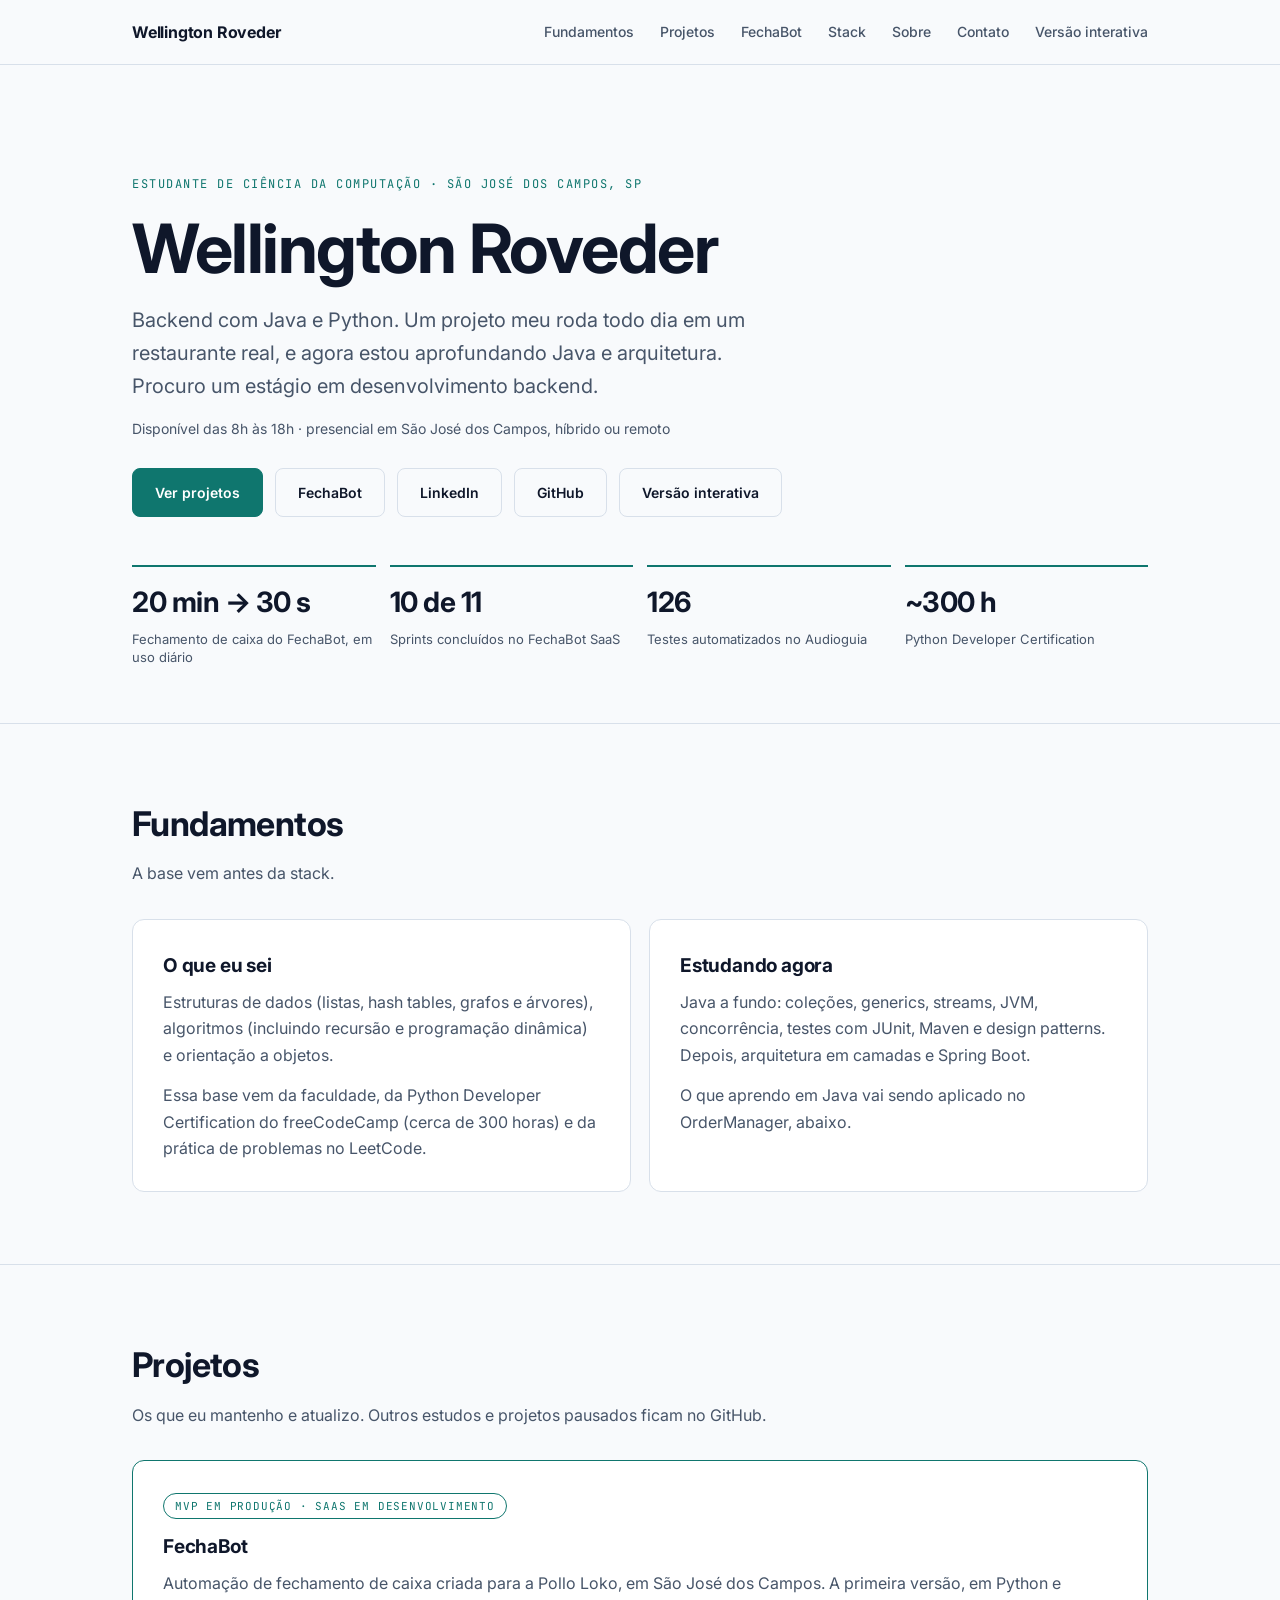
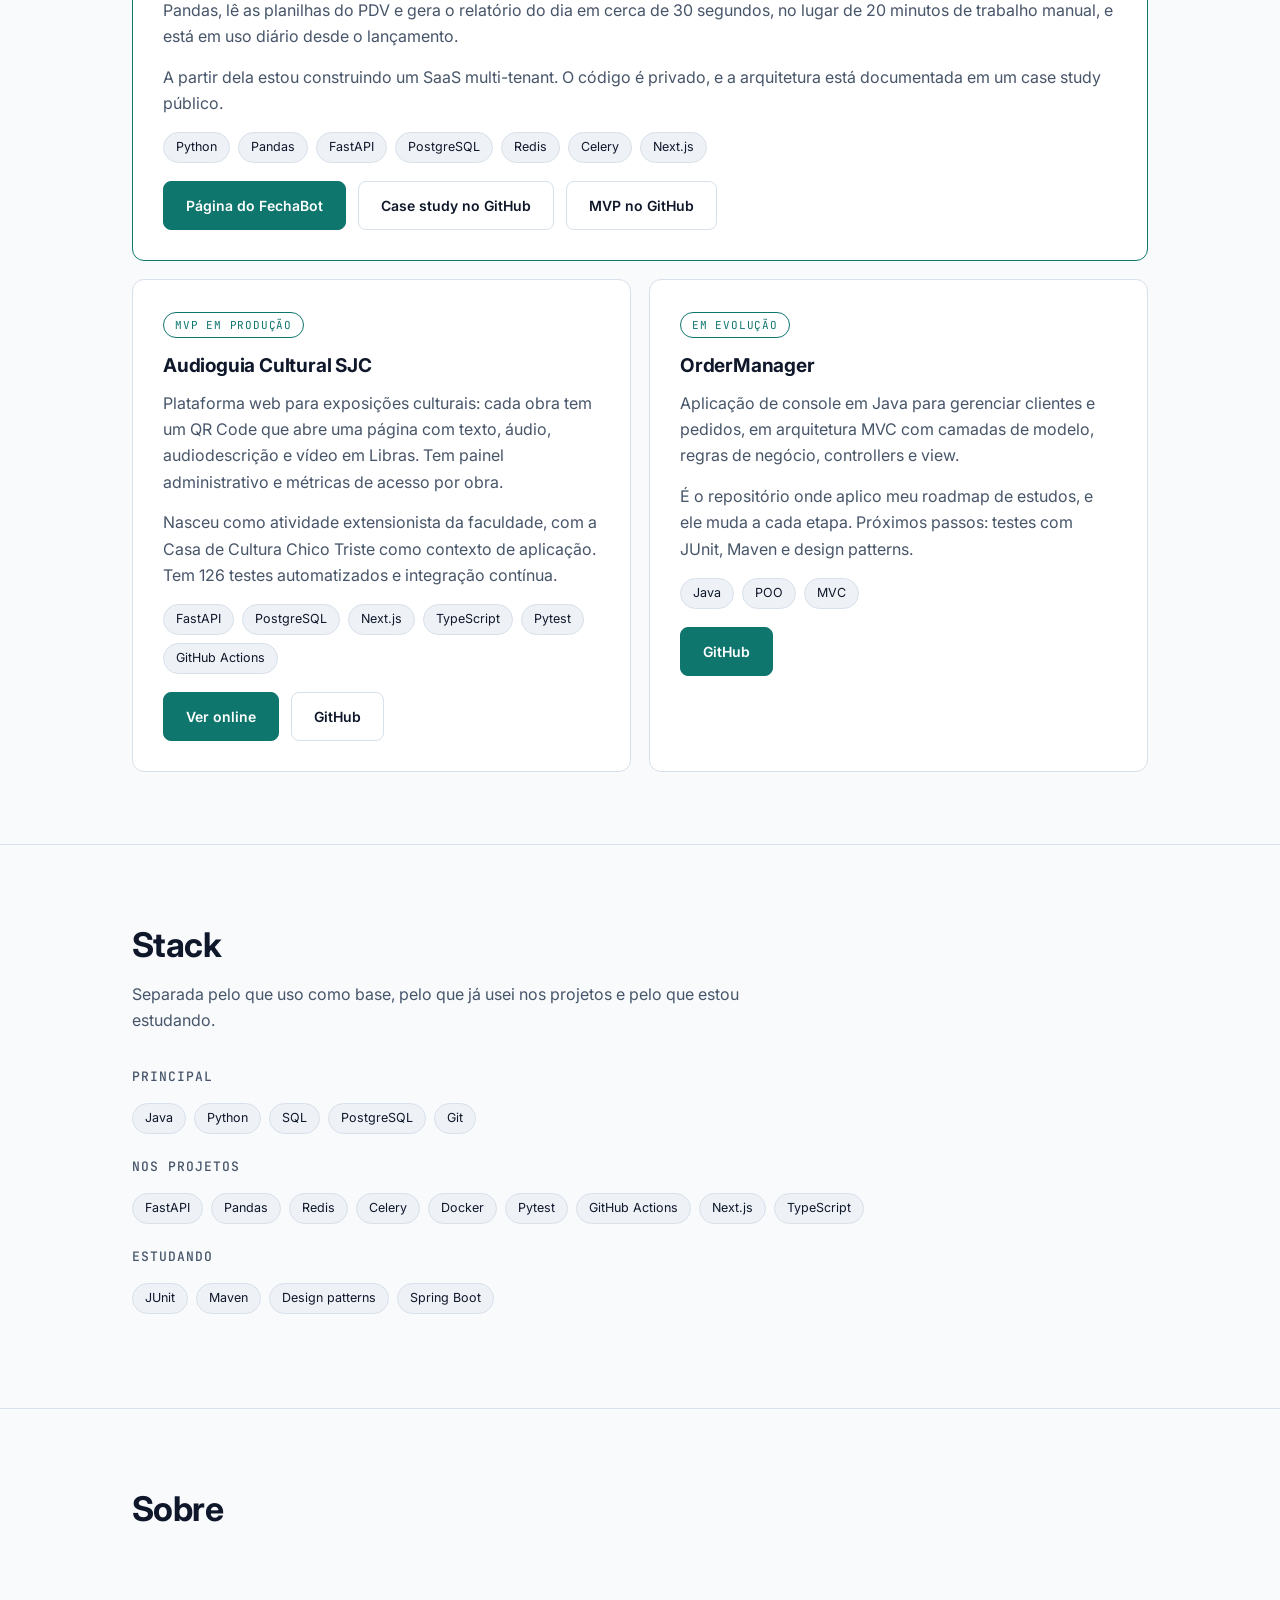
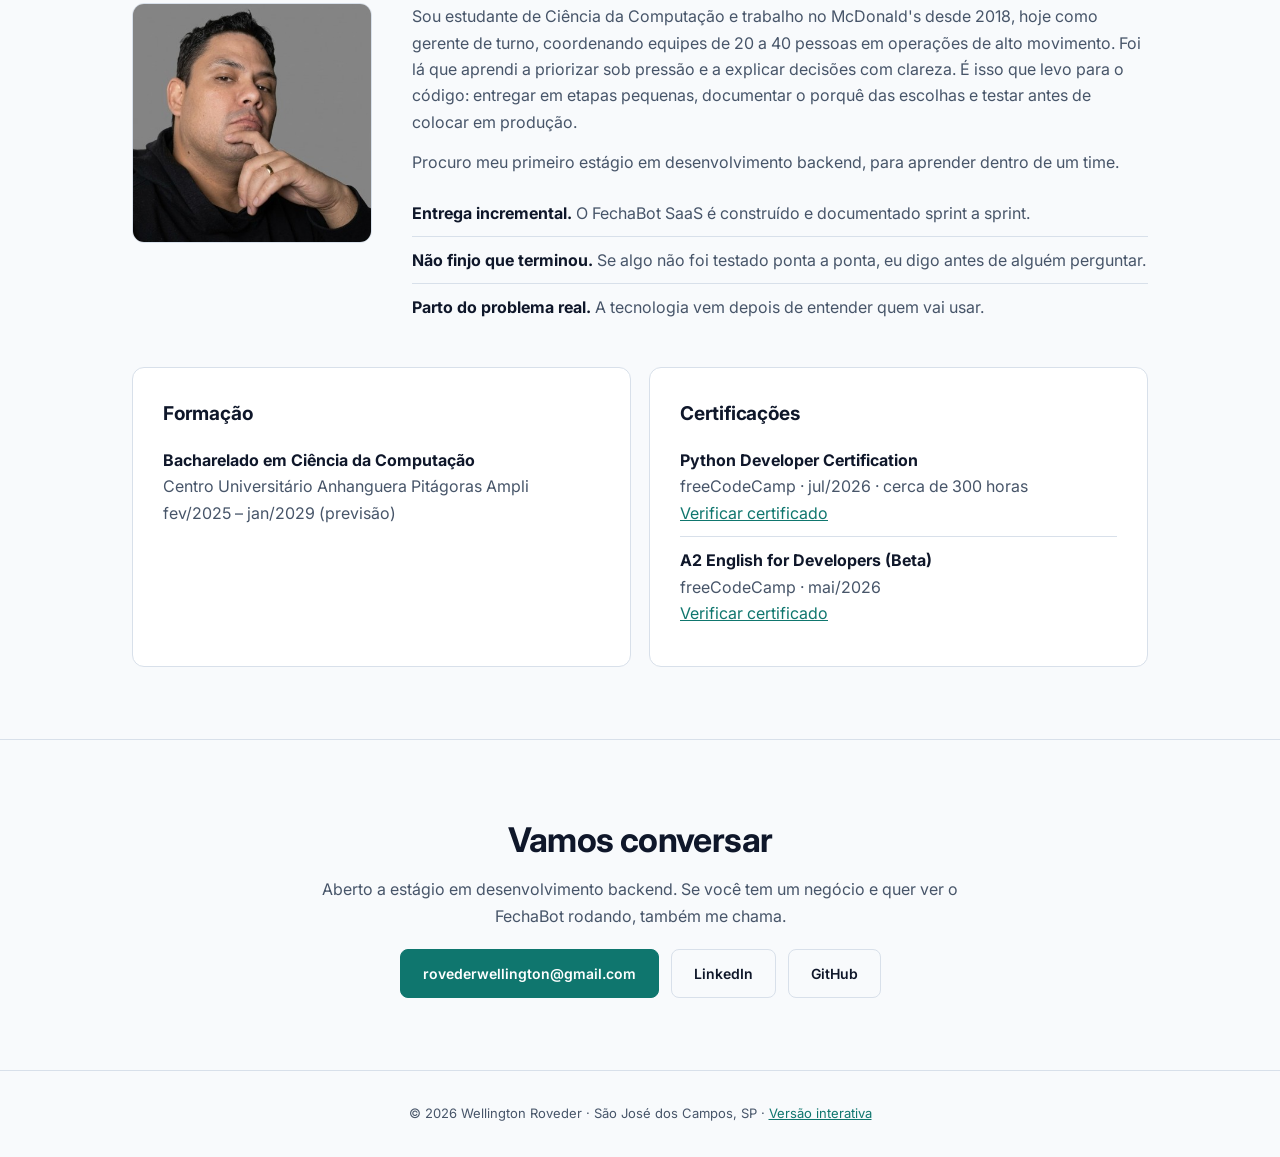
==== commit 96a72ac9: "feat: adiciona link do portifolio interativo" ====
--- a/index.html
+++ b/index.html
@@ -27,6 +27,7 @@
     <a href="#stack">Stack</a>
     <a href="#sobre">Sobre</a>
     <a href="#contato">Contato</a>
+    <a href="https://www.wellingtonroveder.dev">Versão interativa</a>
   </nav>
 </div></header>
 
@@ -41,6 +42,7 @@
     <a class="btn" href="case-study.html">FechaBot</a>
     <a class="btn" href="https://www.linkedin.com/in/wellington-roveder/" target="_blank" rel="noopener">LinkedIn</a>
     <a class="btn" href="https://github.com/Wellington-Roveder" target="_blank" rel="noopener">GitHub</a>
+    <a class="btn" href="https://www.wellingtonroveder.dev">Versão interativa</a>
   </div>
   <dl class="stats">
     <div><dt>20 min → 30 s</dt><dd>Fechamento de caixa do FechaBot, em uso diário</dd></div>
@@ -113,7 +115,7 @@
   <h2>Stack</h2>
   <p class="sub">Separada pelo que uso como base, pelo que já usei nos projetos e pelo que estou estudando.</p>
   <div class="grp"><h3>Principal</h3><div class="chips"><span class="chip">Java</span><span class="chip">Python</span><span class="chip">SQL</span><span class="chip">PostgreSQL</span><span class="chip">Git</span></div></div>
-  <div class="grp"><h3>Nos projetos</h3><div class="chips"><span class="chip">FastAPI</span><span class="chip">Pandas</span><span class="chip">Redis</span><span class="chip">Celery</span><span class="chip">Docker</span><span class="chip">Pytest</span><span class="chip">GitHub Actions</span><span class="chip">Next.js</span><span class="chip">TypeScript</span><span class="chip">Django REST Framework</span></div></div>
+  <div class="grp"><h3>Nos projetos</h3><div class="chips"><span class="chip">FastAPI</span><span class="chip">Pandas</span><span class="chip">Redis</span><span class="chip">Celery</span><span class="chip">Docker</span><span class="chip">Pytest</span><span class="chip">GitHub Actions</span><span class="chip">Next.js</span><span class="chip">TypeScript</span></div></div>
   <div class="grp"><h3>Estudando</h3><div class="chips"><span class="chip">JUnit</span><span class="chip">Maven</span><span class="chip">Design patterns</span><span class="chip">Spring Boot</span></div></div>
 </div></section>
 
@@ -123,7 +125,7 @@
   <div class="ab">
     <img src="foto_portifolio.jpg" alt="Foto de Wellington Roveder" width="240" height="240">
     <div>
-      <p>Sou estudante de Ciência da Computação e trabalho como gerente de turno no McDonald's desde 2018, coordenando equipes de até 20 pessoas em operações de alto movimento. Foi lá que aprendi a priorizar sob pressão e a explicar decisões com clareza. É isso que levo para o código: entregar em etapas pequenas, documentar o porquê das escolhas e testar antes de colocar em produção.</p>
+      <p>Sou estudante de Ciência da Computação e trabalho no McDonald's desde 2018, hoje como gerente de turno, coordenando equipes de 20 a 40 pessoas em operações de alto movimento. Foi lá que aprendi a priorizar sob pressão e a explicar decisões com clareza. É isso que levo para o código: entregar em etapas pequenas, documentar o porquê das escolhas e testar antes de colocar em produção.</p>
       <p>Procuro meu primeiro estágio em desenvolvimento backend, para aprender dentro de um time.</p>
       <ul class="l">
         <li><strong>Entrega incremental.</strong> O FechaBot SaaS é construído e documentado sprint a sprint.</li>
@@ -152,7 +154,7 @@
 </div></section>
 </main>
 
-<footer><div class="w">© 2026 Wellington Roveder · São José dos Campos, SP</div></footer>
+<footer><div class="w">© 2026 Wellington Roveder · São José dos Campos, SP · <a href="https://www.wellingtonroveder.dev">Versão interativa</a></div></footer>
 <script src="script.js"></script>
 </body>
-</html>
+</html>
